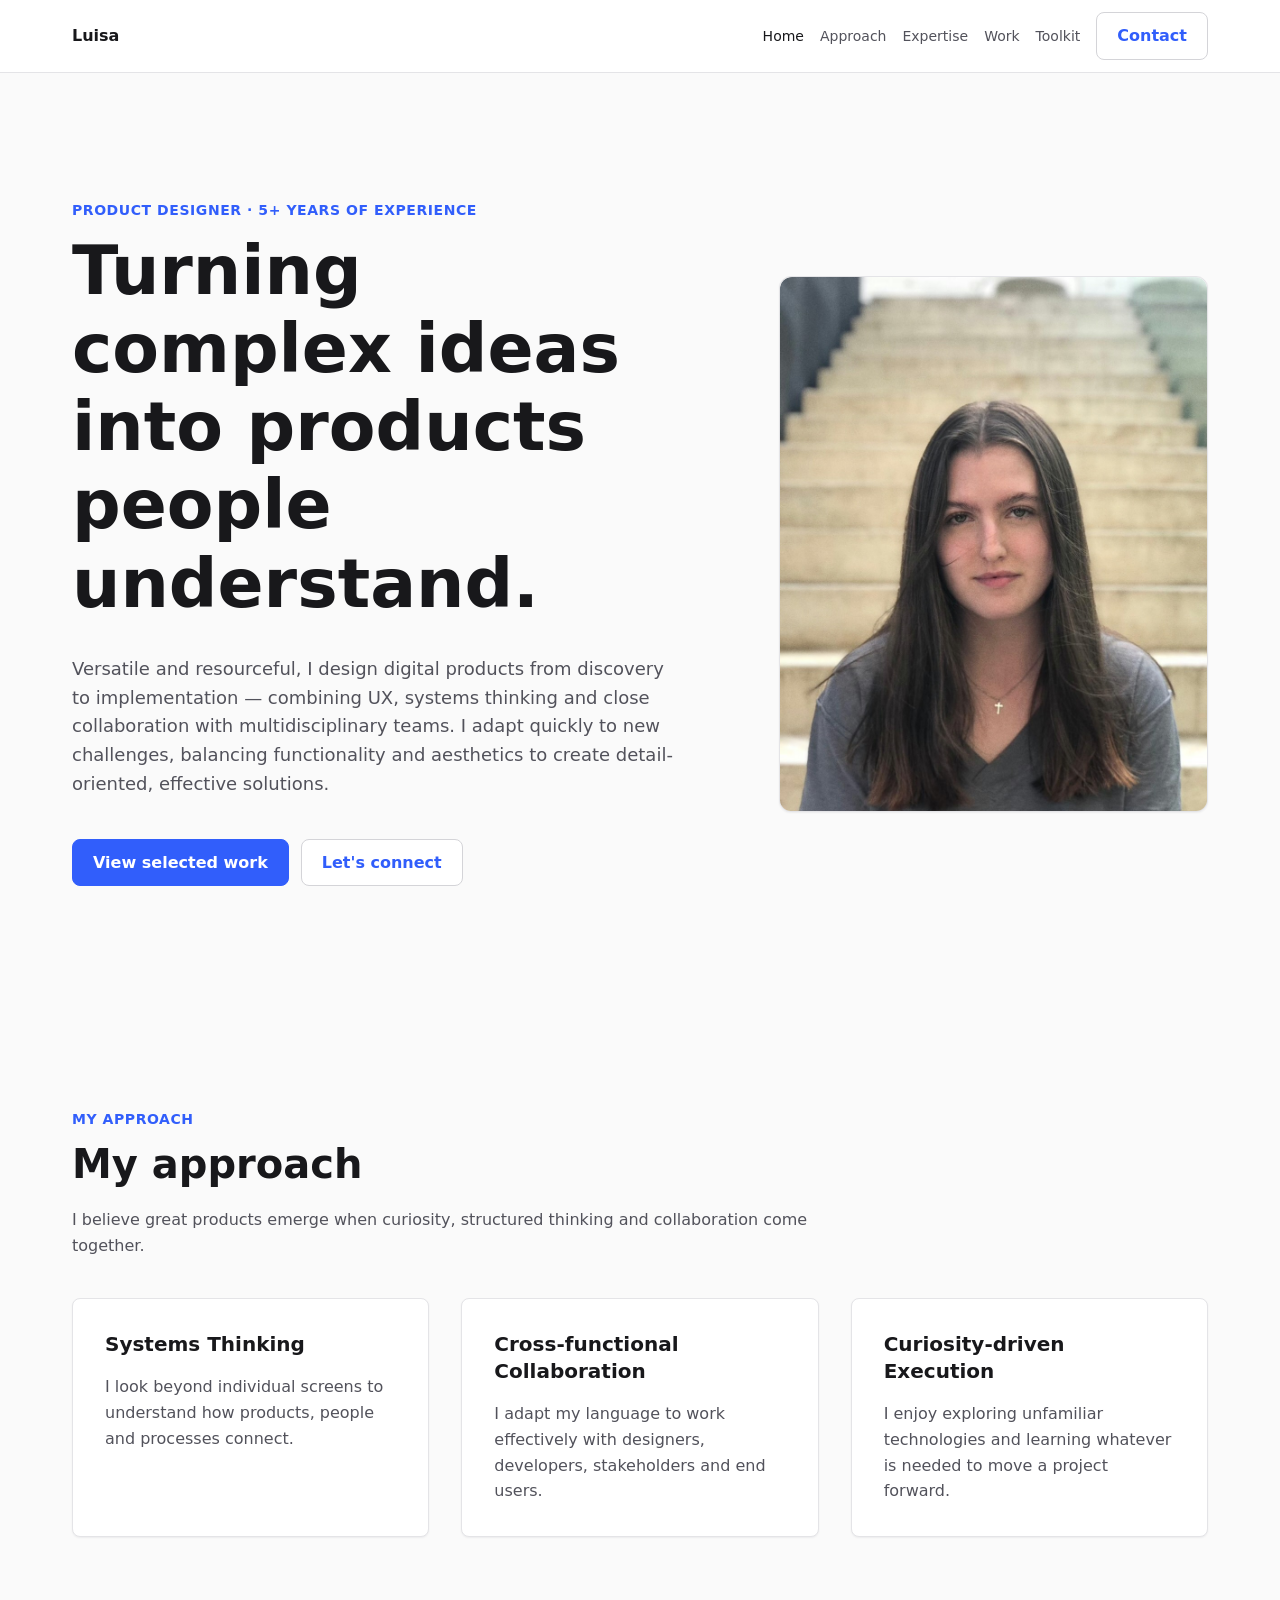
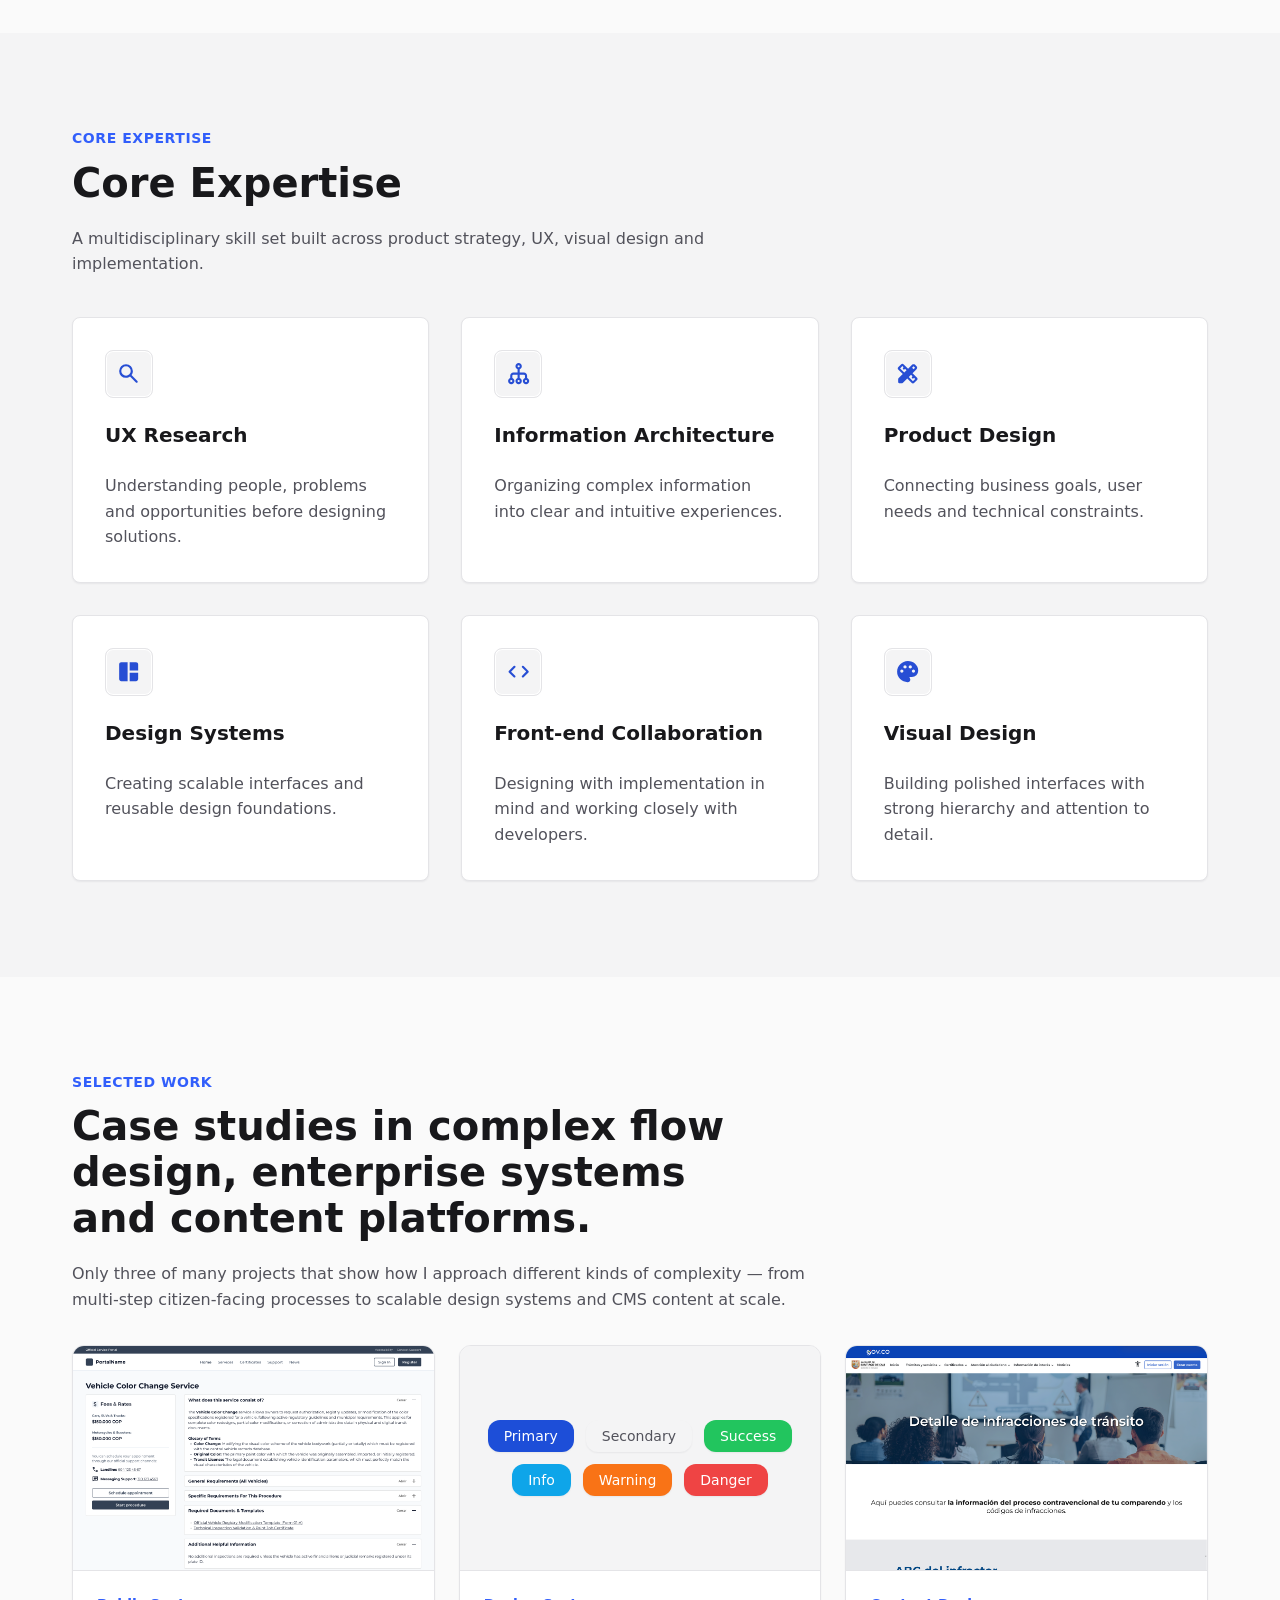
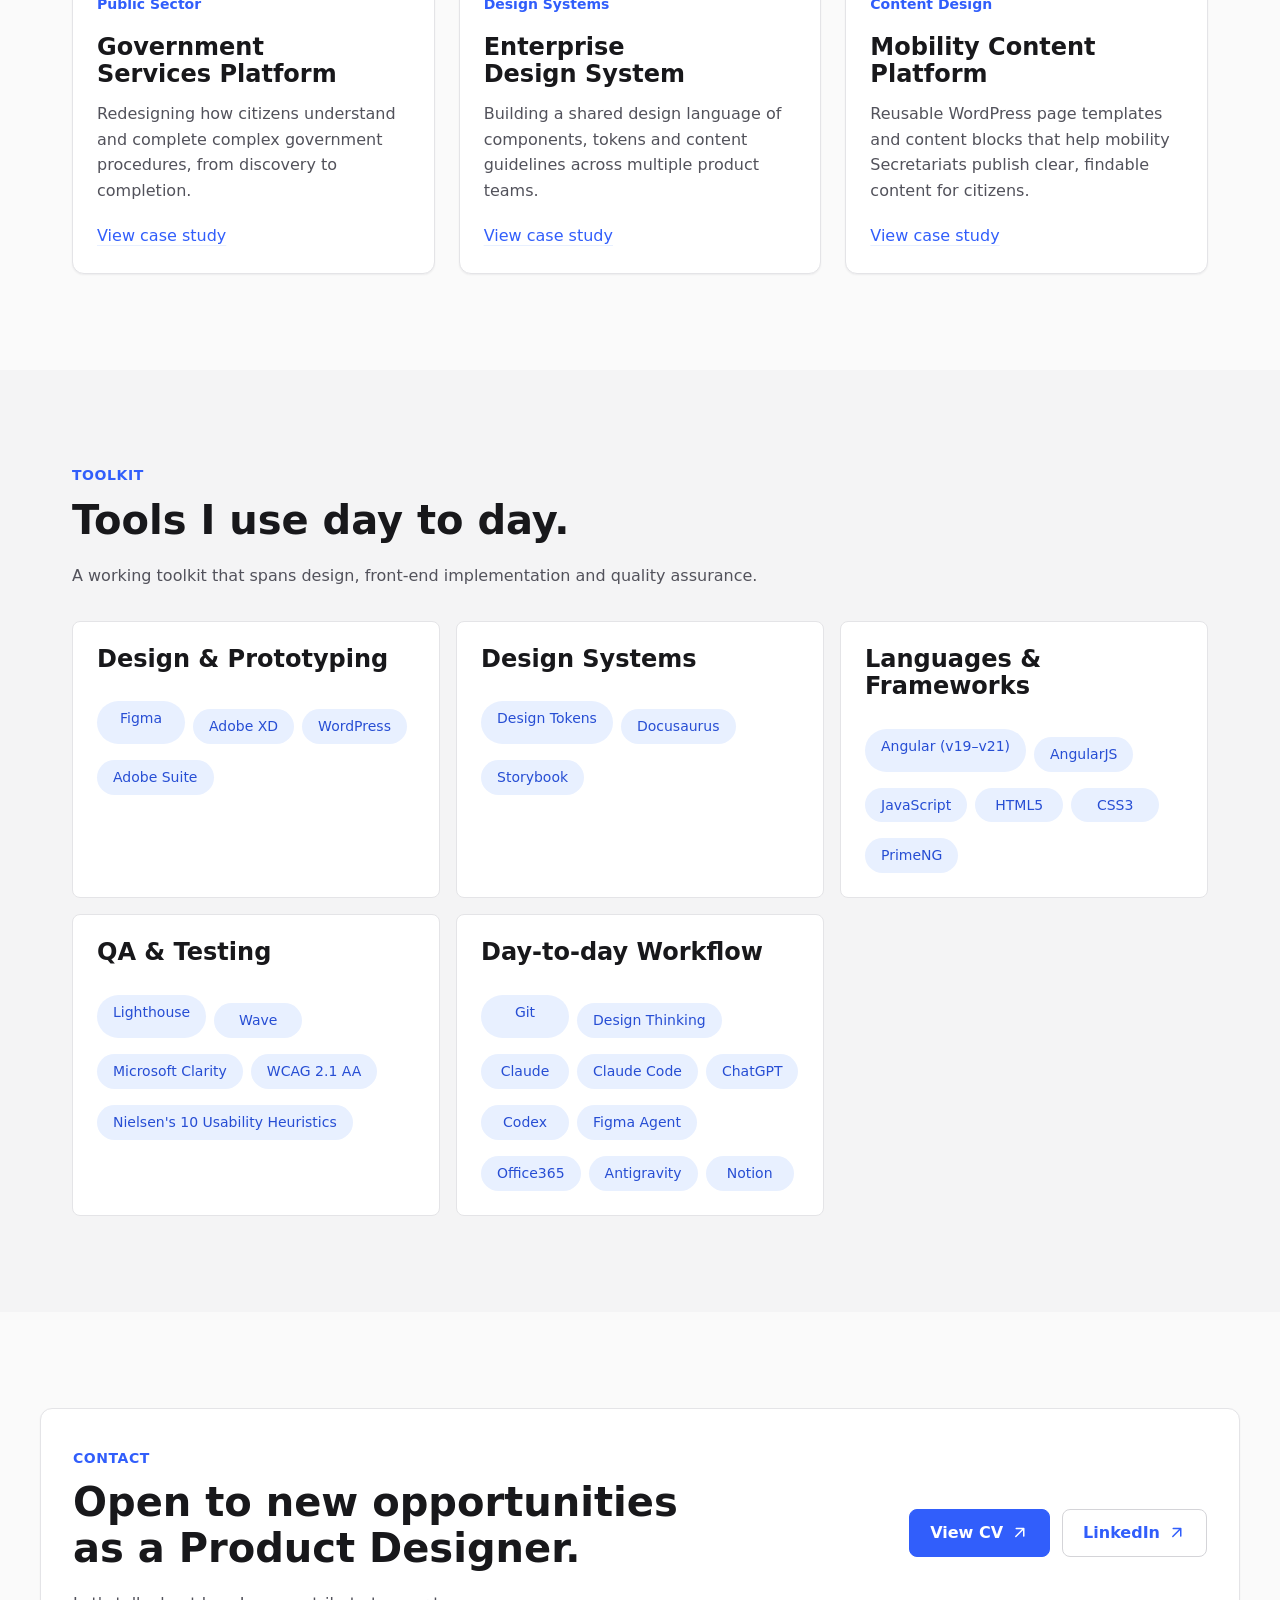
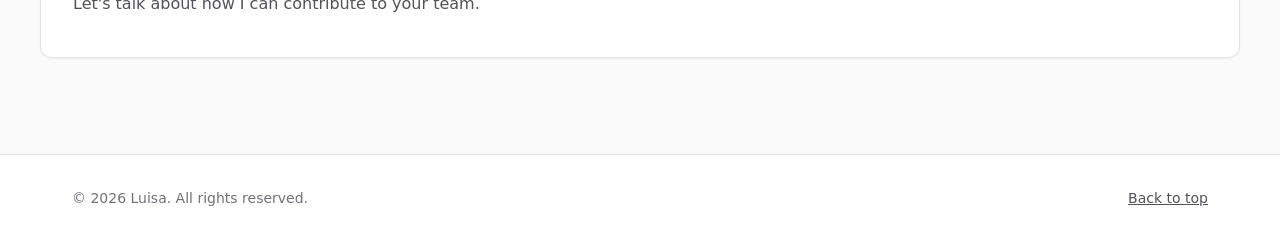
==== index.html @ 54687a69 "Fix critical mobile nav bug: add hamburger menu toggle (nav links were completely hidden and inacces" ====
<!DOCTYPE html>
<html lang="en">
<head>
  <meta charset="utf-8">
  <meta name="viewport" content="width=device-width, initial-scale=1">
  <meta name="description" content="Portfolio homepage for Luisa, Product Designer.">
  <title>Luisa | Product Designer</title>
  <link rel="stylesheet" href="assets/css/style.css">
  <script src="assets/js/script.js" defer></script>
</head>
<body>
  <a class="skip-link" href="#main-content">Skip to main content</a>

  <header class="site-header">
    <nav class="site-nav container" aria-label="Primary navigation">
      <a class="site-logo" href="index.html" aria-label="Luisa home">Luisa</a>

      <div class="site-nav__right">
        <button type="button" class="nav-toggle" aria-expanded="false" aria-controls="site-nav-links" aria-label="Toggle navigation menu">
          <span class="nav-toggle__bar"></span>
          <span class="nav-toggle__bar"></span>
          <span class="nav-toggle__bar"></span>
        </button>

        <ul class="site-nav__links" id="site-nav-links">
          <li><a href="#hero" aria-current="page">Home</a></li>
          <li><a href="#approach">Approach</a></li>
          <li><a href="#expertise">Expertise</a></li>
          <li><a href="#work">Work</a></li>
          <li><a href="#tools">Toolkit</a></li>
        </ul>

        <a class="btn btn-secondary site-nav__action" href="#contact">Contact</a>
      </div>
    </nav>
  </header>

  <main id="main-content">
    <section class="hero section" id="hero" aria-labelledby="hero-heading">
      <div class="hero__inner container">
        <div class="hero__content">
          <p class="eyebrow">PRODUCT DESIGNER · 5+ YEARS OF EXPERIENCE</p>
          <h1 id="hero-heading">Turning complex ideas into products people understand.</h1>
          <p>
            Versatile and resourceful, I design digital products from discovery to
            implementation — combining UX, systems thinking and close collaboration with
            multidisciplinary teams. I adapt quickly to new challenges, balancing
            functionality and aesthetics to create detail-oriented, effective solutions.
          </p>
          <div class="hero__actions" aria-label="Hero actions">
            <a class="btn btn-primary" href="#work">View selected work</a>
            <a class="btn btn-secondary" href="#contact">Let&apos;s connect</a>
          </div>
        </div>

        <div class="portrait-placeholder">
          <img src="assets/images/luisa-portrait.jpg" alt="Portrait of Luisa, Product Designer">
        </div>
      </div>
    </section>

    <section class="section" id="approach" aria-labelledby="approach-heading">
      <div class="container">
        <div class="section__header">
          <p class="eyebrow">My approach</p>
          <h2 id="approach-heading">My approach</h2>
          <p>
            I believe great products emerge when curiosity, structured thinking and
            collaboration come together.
          </p>
        </div>

        <div class="card-grid card-grid--three" aria-label="Design approach">
          <article class="card" tabindex="0">
            <h3>Systems Thinking</h3>
            <p>I look beyond individual screens to understand how products, people and processes connect.</p>
          </article>
          <article class="card" tabindex="0">
            <h3>Cross-functional Collaboration</h3>
            <p>I adapt my language to work effectively with designers, developers, stakeholders and end users.</p>
          </article>
          <article class="card" tabindex="0">
            <h3>Curiosity-driven Execution</h3>
            <p>I enjoy exploring unfamiliar technologies and learning whatever is needed to move a project forward.</p>
          </article>
        </div>
      </div>
    </section>

    <section class="section section--muted" id="expertise" aria-labelledby="expertise-heading">
      <div class="container">
        <div class="section__header">
          <p class="eyebrow">Core Expertise</p>
          <h2 id="expertise-heading">Core Expertise</h2>
          <p>
            A multidisciplinary skill set built across product strategy, UX, visual
            design and implementation.
          </p>
        </div>

        <div class="card-grid card-grid--six" aria-label="Core expertise">
          <article class="card expertise-card" tabindex="0">
            <div class="icon-placeholder" aria-hidden="true">
              <svg viewBox="0 -960 960 960"><path d="M380-320q-109 0-184.5-75.5T120-580q0-109 75.5-184.5T380-840q109 0 184.5 75.5T640-580q0 44-14 83t-38 69l224 224q11 11 11 28t-11 28q-11 11-28 11t-28-11L532-372q-30 24-69 38t-83 14Zm0-80q75 0 127.5-52.5T560-580q0-75-52.5-127.5T380-760q-75 0-127.5 52.5T200-580q0 75 52.5 127.5T380-400Z"/></svg>
            </div>
            <h3>UX Research</h3>
            <p>Understanding people, problems and opportunities before designing solutions.</p>
          </article>
          <article class="card expertise-card" tabindex="0">
            <div class="icon-placeholder" aria-hidden="true">
              <svg viewBox="0 -960 960 960"><path d="M200-80q-50 0-85-35t-35-85q0-39 22.5-70t57.5-43v-87q0-50 35-85t85-35h160v-127q-35-12-57.5-43T360-760q0-50 35-85t85-35q50 0 85 35t35 85q0 39-22.5 70T520-647v127h160q50 0 85 35t35 85v87q35 12 57.5 43t22.5 70q0 50-35 85t-85 35q-50 0-85-35t-35-85q0-39 22.5-70t57.5-43v-87q0-17-11.5-28.5T680-440H520v127q35 12 57.5 43t22.5 70q0 50-35 85t-85 35q-50 0-85-35t-35-85q0-39 22.5-70t57.5-43v-127H280q-17 0-28.5 11.5T240-400v87q35 12 57.5 43t22.5 70q0 50-35 85t-85 35Zm0-80q17 0 28.5-11.5T240-200q0-17-11.5-28.5T200-240q-17 0-28.5 11.5T160-200q0 17 11.5 28.5T200-160Zm280 0q17 0 28.5-11.5T520-200q0-17-11.5-28.5T480-240q-17 0-28.5 11.5T440-200q0 17 11.5 28.5T480-160Zm280 0q17 0 28.5-11.5T800-200q0-17-11.5-28.5T760-240q-17 0-28.5 11.5T720-200q0 17 11.5 28.5T760-160ZM480-720q17 0 28.5-11.5T520-760q0-17-11.5-28.5T480-800q-17 0-28.5 11.5T440-760q0 17 11.5 28.5T480-720Z"/></svg>
            </div>
            <h3>Information Architecture</h3>
            <p>Organizing complex information into clear and intuitive experiences.</p>
          </article>
          <article class="card expertise-card" tabindex="0">
            <div class="icon-placeholder" aria-hidden="true">
              <svg viewBox="0 -960 960 960"><path d="m352-522 86-87-56-57-16 16q-11 11-27.5 11.5T310-650q-12-12-12-28.5t12-28.5l15-15-45-45-87 87 159 158Zm328 329 87-87-45-45-16 15q-12 12-28 12t-28-12q-12-12-12-28t12-28l15-16-57-56-86 86 158 159Zm-31-510 56 56 56-56-57-57-55 57ZM160-120q-17 0-28.5-11.5T120-160v-113q0-8 3-15.5t9-13.5l163-163-173-173q-17-17-17-42t17-42l116-116q17-17 42-16.5t42 17.5l174 173 151-152q12-12 27-18t31-6q16 0 31 6t27 18l53 54q12 12 18 27t6 31q0 16-6 30.5T816-647L665-495l173 173q17 17 17 42t-17 42L722-122q-17 17-42 17t-42-17L465-295 302-132q-6 6-13.5 9t-15.5 3H160Z"/></svg>
            </div>
            <h3>Product Design</h3>
            <p>Connecting business goals, user needs and technical constraints.</p>
          </article>
          <article class="card expertise-card" tabindex="0">
            <div class="icon-placeholder" aria-hidden="true">
              <svg viewBox="0 -960 960 960"><path d="M440-120H200q-33 0-56.5-23.5T120-200v-560q0-33 23.5-56.5T200-840h240v720Zm80-400v-320h240q33 0 56.5 23.5T840-760v240H520Zm0 400v-320h320v240q0 33-23.5 56.5T760-120H520Z"/></svg>
            </div>
            <h3>Design Systems</h3>
            <p>Creating scalable interfaces and reusable design foundations.</p>
          </article>
          <article class="card expertise-card" tabindex="0">
            <div class="icon-placeholder" aria-hidden="true">
              <svg viewBox="0 -960 960 960"><path d="m193-479 155 155q11 11 11 28t-11 28q-11 11-28 11t-28-11L108-452q-6-6-8.5-13T97-480q0-8 2.5-15t8.5-13l184-184q12-12 28.5-12t28.5 12q12 12 12 28.5T349-635L193-479Zm574-2L612-636q-11-11-11-28t11-28q11-11 28-11t28 11l184 184q6 6 8.5 13t2.5 15q0 8-2.5 15t-8.5 13L668-268q-12 12-28 11.5T612-269q-12-12-12-28.5t12-28.5l155-155Z"/></svg>
            </div>
            <h3>Front-end Collaboration</h3>
            <p>Designing with implementation in mind and working closely with developers.</p>
          </article>
          <article class="card expertise-card" tabindex="0">
            <div class="icon-placeholder" aria-hidden="true">
              <svg viewBox="0 -960 960 960"><path d="M480-80q-82 0-155-31.5t-127.5-86Q143-252 111.5-325T80-480q0-83 32.5-156t88-127Q256-817 330-848.5T488-880q80 0 151 27.5t124.5 76q53.5 48.5 85 115T880-518q0 115-70 176.5T640-280h-74q-9 0-12.5 5t-3.5 11q0 12 15 34.5t15 51.5q0 50-27.5 74T480-80ZM303-457q17-17 17-43t-17-43q-17-17-43-17t-43 17q-17 17-17 43t17 43q17 17 43 17t43-17Zm120-160q17-17 17-43t-17-43q-17-17-43-17t-43 17q-17 17-17 43t17 43q17 17 43 17t43-17Zm200 0q17-17 17-43t-17-43q-17-17-43-17t-43 17q-17 17-17 43t17 43q17 17 43 17t43-17Zm120 160q17-17 17-43t-17-43q-17-17-43-17t-43 17q-17 17-17 43t17 43q17 17 43 17t43-17Z"/></svg>
            </div>
            <h3>Visual Design</h3>
            <p>Building polished interfaces with strong hierarchy and attention to detail.</p>
          </article>
        </div>
      </div>
    </section>

    <section class="section" id="work" aria-labelledby="work-heading">
      <div class="container">
        <div class="section__header">
          <p class="eyebrow">Selected Work</p>
          <h2 id="work-heading">Case studies in complex flow design, enterprise systems and content platforms.</h2>
          <p>
            Only three of many projects that show how I approach different kinds of
            complexity — from multi-step citizen-facing processes to scalable design
            systems and CMS content at scale.
          </p>
        </div>

        <div class="project-grid" aria-label="Selected work">
          <article class="project-card">
            <div class="project-card__image">
              <img src="assets/images/hero-collage-service-overview.png" alt="Redesigned service overview screen for the Government Services Platform">
            </div>
            <div class="project-card__body">
              <p class="project-card__category">Public Sector</p>
              <h3>Government Services Platform</h3>
              <p>Redesigning how citizens understand and complete complex government procedures, from discovery to completion.</p>
              <a class="project-card__link" href="government-services-platform.html">View case study</a>
            </div>
          </article>

          <article class="project-card">
            <div class="project-card__image storybook-mock" role="img" aria-label="Live button variants rendered from the design system's severity tokens">
              <button type="button" class="storybook-mock__btn" style="background-color: #1D4ED8; color: #FFFFFF;" tabindex="-1">Primary</button>
              <button type="button" class="storybook-mock__btn" style="background-color: #F4F4F5; color: #52525B;" tabindex="-1">Secondary</button>
              <button type="button" class="storybook-mock__btn" style="background-color: #22C55E; color: #FFFFFF;" tabindex="-1">Success</button>
              <button type="button" class="storybook-mock__btn" style="background-color: #0EA5E9; color: #FFFFFF;" tabindex="-1">Info</button>
              <button type="button" class="storybook-mock__btn" style="background-color: #F97316; color: #FFFFFF;" tabindex="-1">Warning</button>
              <button type="button" class="storybook-mock__btn" style="background-color: #EF4444; color: #FFFFFF;" tabindex="-1">Danger</button>
            </div>
            <div class="project-card__body">
              <p class="project-card__category">Design Systems</p>
              <h3>Enterprise Design System</h3>
              <p>Building a shared design language of components, tokens and content guidelines across multiple product teams.</p>
              <a class="project-card__link" href="design-system.html">View case study</a>
            </div>
          </article>

          <article class="project-card">
            <div class="project-card__image">
              <img src="assets/images/mobility-infracciones.png" alt="Infracciones page from the Mobility Content Platform, showing a searchable table of traffic violation codes">
            </div>
            <div class="project-card__body">
              <p class="project-card__category">Content Design</p>
              <h3>Mobility Content Platform</h3>
              <p>Reusable WordPress page templates and content blocks that help mobility Secretariats publish clear, findable content for citizens.</p>
              <a class="project-card__link" href="content-pages.html">View case study</a>
            </div>
          </article>
        </div>
      </div>
    </section>

    <section class="section section--muted" id="tools" aria-labelledby="tools-heading">
      <div class="container">
        <div class="section__header">
          <p class="eyebrow">Toolkit</p>
          <h2 id="tools-heading">Tools I use day to day.</h2>
          <p>
            A working toolkit that spans design, front-end implementation and quality
            assurance.
          </p>
        </div>

        <div class="card-grid card-grid--three tool-groups" aria-label="Tools and technologies">
          <article class="card tool-group">
            <h3>Design &amp; Prototyping</h3>
            <ul class="tool-tags" aria-label="Design and prototyping tools">
              <li>Figma</li>
              <li>Adobe XD</li>
              <li>WordPress</li>
              <li>Adobe Suite</li>
            </ul>
          </article>
          <article class="card tool-group">
            <h3>Design Systems</h3>
            <ul class="tool-tags" aria-label="Design systems tools">
              <li>Design Tokens</li>
              <li>Docusaurus</li>
              <li>Storybook</li>
            </ul>
          </article>
          <article class="card tool-group">
            <h3>Languages &amp; Frameworks</h3>
            <ul class="tool-tags" aria-label="Languages and frameworks">
              <li>Angular (v19&ndash;v21)</li>
              <li>AngularJS</li>
              <li>JavaScript</li>
              <li>HTML5</li>
              <li>CSS3</li>
              <li>PrimeNG</li>
            </ul>
          </article>
          <article class="card tool-group">
            <h3>QA &amp; Testing</h3>
            <ul class="tool-tags" aria-label="QA and testing tools">
              <li>Lighthouse</li>
              <li>Wave</li>
              <li>Microsoft Clarity</li>
              <li>WCAG 2.1 AA</li>
              <li>Nielsen's 10 Usability Heuristics</li>
            </ul>
          </article>
          <article class="card tool-group">
            <h3>Day-to-day Workflow</h3>
            <ul class="tool-tags" aria-label="Day to day workflow tools">
              <li>Git</li>
              <li>Design Thinking</li>
              <li>Claude</li>
              <li>Claude Code</li>
              <li>ChatGPT</li>
              <li>Codex</li>
              <li>Figma Agent</li>
              <li>Office365</li>
              <li>Antigravity</li>
              <li>Notion</li>
            </ul>
          </article>
        </div>
      </div>
    </section>

    <section class="section contact-cta" id="contact" aria-labelledby="contact-heading">
      <div class="contact-cta__inner container">
        <div class="contact-cta__content">
          <p class="eyebrow">Contact</p>
          <h2 id="contact-heading">Open to new opportunities as a Product Designer.</h2>
          <p>
            Let's talk about how I can contribute to your team.
          </p>
        </div>

        <address class="contact-links" aria-label="Contact links">
          <a class="btn btn-primary" href="assets/luisa-cv.pdf" target="_blank" rel="noopener noreferrer">
            View CV
            <svg class="btn__icon" aria-hidden="true" viewBox="0 -960 960 960" width="18" height="18"><path fill="currentColor" d="M640-624 284-268q-11 11-28 11t-28-11q-11-11-11-28t11-28l356-356H280q-17 0-28.5-11.5T240-720q0-17 11.5-28.5T280-760h400q17 0 28.5 11.5T720-720v400q0 17-11.5 28.5T680-280q-17 0-28.5-11.5T640-320v-304Z"/></svg>
          </a>
          <a class="btn btn-secondary" href="https://www.linkedin.com/in/luisalondonoescobar" target="_blank" rel="noopener noreferrer">
            LinkedIn
            <svg class="btn__icon" aria-hidden="true" viewBox="0 -960 960 960" width="18" height="18"><path fill="currentColor" d="M640-624 284-268q-11 11-28 11t-28-11q-11-11-11-28t11-28l356-356H280q-17 0-28.5-11.5T240-720q0-17 11.5-28.5T280-760h400q17 0 28.5 11.5T720-720v400q0 17-11.5 28.5T680-280q-17 0-28.5-11.5T640-320v-304Z"/></svg>
          </a>
        </address>
      </div>
    </section>
  </main>

  <footer class="site-footer">
    <div class="container site-footer__inner">
      <p>&copy; 2026 Luisa. All rights reserved.</p>
      <a href="#hero">Back to top</a>
    </div>
  </footer>
</body>
</html>
---- assets/css/style.css ----
/* ==========================================================================
   Design Tokens
   ========================================================================== */

@import url("tokens.css");

/* ==========================================================================
   Base
   ========================================================================== */

*,
*::before,
*::after {
  box-sizing: border-box;
}

html {
  min-width: var(--layout-page-min);
  font-family: var(--font-family-base);
  font-size: var(--font-size-base);
  line-height: var(--line-height-base);
  color: var(--color-ink);
  background: var(--color-surface);
  scroll-behavior: var(--motion-scroll-behavior);
}

body {
  margin: var(--space-0);
  font-family: inherit;
  font-size: var(--font-size-base);
  font-weight: var(--font-weight-regular);
  line-height: inherit;
  letter-spacing: var(--letter-spacing-normal);
  color: inherit;
  background: inherit;
}

main {
  width: var(--layout-full);
}

.skip-link {
  position: fixed;
  inset-block-start: var(--space-2);
  inset-inline-start: var(--space-2);
  z-index: var(--z-index-toast);
  padding-block: var(--space-2);
  padding-inline: var(--space-3);
  color: var(--color-white);
  background-color: var(--color-accent);
  border-radius: var(--radius-md);
  font-size: var(--font-size-sm);
  font-weight: var(--font-weight-semibold);
  line-height: var(--line-height-snug);
  text-decoration-line: none;
  transform: translateY(calc(-1 * var(--layout-header-height)));
  transition-duration: var(--motion-duration-fast);
  transition-property: transform;
  transition-timing-function: var(--motion-easing-standard);
}

.skip-link:focus-visible {
  transform: translateY(var(--space-0));
}

/* ==========================================================================
   Typography
   ========================================================================== */

main :where(h1, h2, h3, h4) {
  margin-block: var(--space-0) var(--space-4);
  font-family: var(--font-family-heading);
  font-weight: var(--font-weight-semibold);
  line-height: var(--line-height-tight);
  letter-spacing: var(--letter-spacing-normal);
  color: var(--color-ink-strong);
  text-wrap: balance;
}

main h1 {
  font-size: var(--font-size-3xl);
  margin-block-end: var(--space-6);
}

main h2 {
  font-size: var(--font-size-2xl);
  margin-block-end: var(--space-5);
}

main h3 {
  font-size: var(--font-size-xl);
}

main h4 {
  font-size: var(--font-size-lg);
}

main p {
  max-width: var(--layout-content-narrow);
  margin-block: var(--space-0) var(--space-5);
  font-size: var(--font-size-base);
  line-height: var(--line-height-base);
  color: var(--color-ink-muted);
}

main small {
  font-size: var(--font-size-sm);
  line-height: var(--line-height-snug);
  color: var(--color-ink-soft);
}

main strong {
  font-weight: var(--font-weight-semibold);
  color: var(--color-ink-strong);
}

main a {
  color: var(--color-accent);
  font-weight: var(--font-weight-medium);
  text-decoration-line: underline;
  text-decoration-color: var(--color-accent-soft);
  text-decoration-thickness: var(--text-decoration-thickness);
  text-underline-offset: var(--space-1);
  transition-duration: var(--motion-duration-fast);
  transition-property: color, text-decoration-color;
  transition-timing-function: var(--motion-easing-standard);
}

main a:hover {
  color: var(--color-accent-strong);
  text-decoration-color: var(--color-accent-strong);
}

main a:active {
  color: var(--color-accent-strong);
}

.eyebrow {
  margin-block-end: var(--space-3);
  font-size: var(--font-size-sm);
  font-weight: var(--font-weight-semibold);
  line-height: var(--line-height-snug);
  letter-spacing: var(--letter-spacing-wide);
  color: var(--color-accent);
  text-transform: uppercase;
}

/* ==========================================================================
   Layout
   ========================================================================== */

.container {
  width: min(var(--layout-full), var(--layout-content-max));
  margin-inline: auto;
  padding-inline: var(--layout-gutter);
}

.container-narrow {
  width: min(var(--layout-full), var(--layout-content-narrow));
  margin-inline: auto;
  padding-inline: var(--layout-gutter);
}

.section {
  padding-block: var(--layout-section-gap);
}

.section--muted {
  background-color: var(--color-surface-muted);
}

.section__inner {
  display: grid;
  gap: var(--space-8);
}

.section__header {
  max-width: var(--layout-content-narrow);
}

.section__content {
  max-width: var(--layout-content-narrow);
}

.text-flow > *:last-child {
  margin-block-end: var(--space-0);
}

/* ==========================================================================
   Header
   ========================================================================== */

.site-header {
  position: sticky;
  inset-block-start: var(--space-0);
  z-index: var(--z-index-sticky);
  min-height: var(--layout-header-height);
  background-color: var(--color-surface-raised);
  border-block-end: var(--border-width-sm) solid var(--color-border);
}

.site-nav {
  position: relative;
  display: flex;
  align-items: center;
  justify-content: space-between;
  gap: var(--space-4);
  min-height: var(--layout-header-height);
}

.site-nav__right {
  display: flex;
  align-items: center;
  gap: var(--space-4);
}

.nav-toggle {
  display: inline-flex;
  flex: none;
  flex-direction: column;
  align-items: center;
  justify-content: center;
  gap: 0.25rem;
  width: 2.5rem;
  height: 2.5rem;
  padding: var(--space-0);
  background-color: transparent;
  border: var(--border-width-sm) solid var(--color-border-strong);
  border-radius: var(--radius-md);
  cursor: pointer;
}

.nav-toggle__bar {
  display: block;
  width: 1.125rem;
  height: 2px;
  background-color: var(--color-ink-strong);
  border-radius: var(--radius-pill);
  transition: transform var(--motion-duration-fast) var(--motion-easing-standard),
              opacity var(--motion-duration-fast) var(--motion-easing-standard);
}

.nav-toggle[aria-expanded="true"] .nav-toggle__bar:nth-child(1) {
  transform: translateY(6px) rotate(45deg);
}

.nav-toggle[aria-expanded="true"] .nav-toggle__bar:nth-child(2) {
  opacity: 0;
}

.nav-toggle[aria-expanded="true"] .nav-toggle__bar:nth-child(3) {
  transform: translateY(-6px) rotate(-45deg);
}

.site-logo {
  flex: none;
  color: var(--color-ink-strong);
  font-weight: var(--font-weight-bold);
  line-height: var(--line-height-snug);
  text-decoration-line: none;
}

.site-logo:hover {
  color: var(--color-accent);
}

.site-nav__links {
  display: none;
  align-items: center;
  gap: var(--space-4);
  margin: var(--space-0);
  padding: var(--space-0);
  list-style: none;
  overflow-x: auto;
}

@media (max-width: 47.99em) {
  .site-nav__links.is-open {
    display: flex;
    position: absolute;
    inset-inline: var(--space-0);
    inset-block-start: 100%;
    flex-direction: column;
    align-items: stretch;
    gap: var(--space-1);
    padding: var(--space-4);
    background-color: var(--color-surface-raised);
    border-block-end: var(--border-width-sm) solid var(--color-border);
    box-shadow: var(--shadow-md);
    overflow: visible;
  }

  .site-nav__links.is-open a {
    width: var(--layout-full);
    padding-inline: var(--space-2);
  }
}

.site-nav ul {
  margin: var(--space-0);
  padding: var(--space-0);
  list-style: none;
}

.site-nav__links a {
  display: inline-flex;
  align-items: center;
  min-height: var(--layout-button-min-height);
  color: var(--color-ink-muted);
  font-size: var(--font-size-sm);
  font-weight: var(--font-weight-medium);
  line-height: var(--line-height-snug);
  text-decoration-line: none;
  transition-duration: var(--motion-duration-fast);
  transition-property: color;
  transition-timing-function: var(--motion-easing-standard);
}

.site-nav__links a:hover,
.site-nav__links a[aria-current="page"] {
  color: var(--color-ink-strong);
}

.site-nav__action {
  flex: none;
}

/* ==========================================================================
   Hero
   ========================================================================== */

.hero {
  padding-block: var(--space-24);
}

.hero__inner {
  display: grid;
  align-items: center;
  gap: var(--space-16);
}

.hero__content {
  max-width: 52rem;
}

.hero h1 {
  max-width: 12ch;
  margin-block-end: var(--space-8);
  font-size: var(--font-size-4xl);
}

.hero p:not(.eyebrow) {
  max-width: 38rem;
  font-size: var(--font-size-md);
  line-height: var(--line-height-base);
}

.hero__actions {
  display: flex;
  flex-wrap: wrap;
  gap: var(--space-3);
  margin-block-start: var(--space-10);
}

.portrait-placeholder,
.project-card__image {
  display: grid;
  place-items: center;
  color: var(--color-ink-soft);
  background-color: var(--color-surface-muted);
  border: var(--border-width-sm) solid var(--color-border);
  border-radius: var(--radius-lg);
  box-shadow: var(--shadow-sm);
}

.portrait-placeholder {
  min-height: 24rem;
  aspect-ratio: 4 / 5;
  width: min(100%, 28rem);
  overflow: hidden;
  padding: 0;
}

.portrait-placeholder img {
  width: 100%;
  height: 100%;
  object-fit: cover;
  object-position: top center;
  border-radius: inherit;
}

.portrait-placeholder span,
.project-card__image span {
  font-size: var(--font-size-sm);
  font-weight: var(--font-weight-medium);
  line-height: var(--line-height-snug);
}

/* ==========================================================================
   Media
   ========================================================================== */

img,
picture,
svg {
  display: block;
  max-width: var(--layout-full);
}

img {
  width: var(--layout-full);
  height: auto;
  border-radius: var(--radius-md);
}

/* ==========================================================================
   Lists
   ========================================================================== */

main :where(ul, ol) {
  margin-block: var(--space-0) var(--space-6);
  padding-inline-start: var(--space-6);
}

main :where(li) {
  padding-inline-start: var(--space-1);
}

main :where(li + li) {
  margin-block-start: var(--space-2);
}

/* ==========================================================================
   Cards
   ========================================================================== */

.card-grid {
  display: grid;
  gap: var(--space-4);
  margin-block-start: var(--space-8);
}

.card {
  min-height: 100%;
  padding: var(--space-6);
  background-color: var(--color-surface-raised);
  border: var(--border-width-sm) solid var(--color-border);
  border-radius: var(--radius-md);
}

.card h3 {
  margin-block-end: var(--space-3);
}

.card p {
  margin-block-end: var(--space-0);
}

.tool-group {
  display: flex;
  flex-direction: column;
  align-items: flex-start;
  gap: var(--space-4);
  min-height: 20rem;
  min-height: 0;
}

.tool-tags {
  display: flex;
  flex-wrap: wrap;
  gap: var(--space-2);
  margin-block: var(--space-0);
  padding-inline-start: var(--space-0);
  list-style: none;
}

.tool-tags li {
  padding: var(--space-2) var(--space-4);
  color: var(--color-accent-strong);
  min-width: 5.5rem;
  text-align: center;
  flex: 0 0 auto;
  background-color: var(--color-accent-soft);
  border: var(--border-width-none);
  border-radius: var(--radius-pill);
  outline: var(--border-width-none);
  box-shadow: var(--shadow-none);
  font-size: var(--font-size-sm);
  font-weight: var(--font-weight-medium);
  line-height: var(--line-height-snug);
}

.tool-tags li:focus,
.tool-tags li:focus-visible {
  outline: var(--border-width-none);
  box-shadow: var(--shadow-none);
}

.expertise-card {
  display: flex;
  flex-direction: column;
  align-items: flex-start;
}

.icon-placeholder {
  width: var(--space-10);
  height: var(--space-10);
  margin-block-end: var(--space-5);
  background-color: var(--color-accent-soft);
  border: var(--border-width-sm) solid var(--color-border-strong);
  border-radius: var(--radius-md);
  display: flex;
  align-items: center;
  justify-content: center;
}

.icon-placeholder svg {
  width: 55%;
  height: 55%;
  fill: var(--color-accent-strong);
  stroke: var(--color-accent-strong);
}

#approach .card-grid,
#expertise .card-grid {
  gap: var(--space-6);
  margin-block-start: var(--space-10);
}

#approach .card,
#expertise .card {
  display: flex;
  flex-direction: column;
  padding: var(--space-8);
  border-color: var(--color-border);
  box-shadow: var(--shadow-sm);
  transition-duration: var(--motion-duration-base);
  transition-property: border-color, box-shadow;
  transition-timing-function: var(--motion-easing-standard);
}

#approach .card:hover,
#approach .card:focus-within,
#approach .card:focus-visible,
#expertise .card:hover,
#expertise .card:focus-within,
#expertise .card:focus-visible {
  border-color: var(--color-border-strong);
  box-shadow: var(--shadow-md);
}

#approach .card h3,
#expertise .card h3 {
  margin-block-end: var(--space-4);
  font-size: var(--font-size-lg);
  line-height: var(--line-height-snug);
}

#approach .card p,
#expertise .card p {
  max-width: none;
  color: var(--color-ink-muted);
}

#expertise .expertise-card {
  gap: var(--space-2);
}

#expertise .icon-placeholder {
  width: var(--space-12);
  height: var(--space-12);
  margin-block-end: var(--space-4);
  background-color: var(--color-surface-muted);
  border-color: var(--color-border);
  box-shadow: inset 0 0 0 var(--border-width-sm) var(--color-surface-raised);
}

/* ==========================================================================
   Project Cards
   ========================================================================== */

.project-grid {
  display: grid;
  gap: var(--space-6);
  margin-block-start: var(--space-8);
}

.project-card {
  display: flex;
  flex-direction: column;
  overflow: hidden;
  background-color: var(--color-surface-raised);
  border: var(--border-width-sm) solid var(--color-border);
  border-radius: var(--radius-lg);
  box-shadow: var(--shadow-sm);
}

.project-card__image {
  min-height: 14rem;
  aspect-ratio: 16 / 10;
  overflow: hidden;
  border: var(--border-width-none);
  border-block-end: var(--border-width-sm) solid var(--color-border);
  border-radius: var(--radius-none);
  box-shadow: var(--shadow-none);
}

.project-card__image img {
  width: 100%;
  height: 100%;
  object-fit: cover;
  object-position: top center;
}

.project-card__image--gradient-a {
  background: linear-gradient(135deg, var(--color-accent-soft), var(--color-accent));
}

.project-card__image--gradient-b {
  background: linear-gradient(135deg, var(--color-accent), var(--color-accent-strong));
}

.project-card__mark {
  font-size: var(--font-size-4xl);
  font-weight: var(--font-weight-bold);
  color: var(--color-surface-raised);
  opacity: 0.85;
  letter-spacing: 0.05em;
}

.project-card__body {
  display: flex;
  flex: auto;
  flex-direction: column;
  padding: var(--space-6);
}

.project-card__category {
  margin-block-end: var(--space-3);
  font-size: var(--font-size-sm);
  font-weight: var(--font-weight-semibold);
  line-height: var(--line-height-snug);
  color: var(--color-accent);
}

.project-card h3 {
  margin-block-end: var(--space-3);
}

.project-card p {
  margin-block-end: var(--space-5);
}

.project-card a {
  margin-block-start: auto;
}

.project-card__link {
  align-self: flex-start;
}

/* ==========================================================================
   Case Study Template
   ========================================================================== */

.case-study {
  background-color: var(--color-surface);
}

.case-hero {
  padding-block: var(--space-16) var(--space-8);
}

.case-hero__inner {
  display: grid;
  gap: var(--space-12);
}

.case-hero__content {
  max-width: none;
}

.case-hero h1 {
  max-width: 24ch;
  margin-block-end: var(--space-8);
  font-size: var(--font-size-4xl);
}

.case-hero p:not(.eyebrow) {
  max-width: 42rem;
  font-size: var(--font-size-md);
  line-height: var(--line-height-base);
}

.metadata-panel,
.highlight-callout,
.quote-block,
.insight-card,
.metric-card,
.next-project__inner {
  background-color: var(--color-surface-raised);
  border: var(--border-width-sm) solid var(--color-border);
  border-radius: var(--radius-md);
  box-shadow: var(--shadow-sm);
}

.metadata-panel {
  align-self: start;
  padding: var(--space-6);
}

.metadata-panel h2 {
  margin-block-end: var(--space-6);
  font-size: var(--font-size-lg);
}

.metadata-list {
  display: grid;
  gap: var(--space-5);
  margin: var(--space-0);
}

.metadata-list div {
  padding-block-end: var(--space-5);
  border-block-end: var(--border-width-sm) solid var(--color-border);
}

.metadata-list div:last-child {
  padding-block-end: var(--space-0);
  border-block-end: var(--border-width-none);
}

.metadata-list dt {
  margin-block-end: var(--space-1);
  color: var(--color-ink-soft);
  font-size: var(--font-size-sm);
  font-weight: var(--font-weight-semibold);
  line-height: var(--line-height-snug);
}

.metadata-list dd {
  margin: var(--space-0);
  color: var(--color-ink-strong);
  line-height: var(--line-height-snug);
}

.hero-media-panel {
  display: grid;
  gap: var(--space-3);
  align-self: start;
}

.hero-media-panel__image {
  width: 100%;
  aspect-ratio: 16 / 10;
  object-fit: cover;
  object-position: top center;
  display: block;
  background-color: var(--color-surface-muted);
  border: var(--border-width-sm) solid var(--color-border);
  border-radius: var(--radius-md);
  box-shadow: var(--shadow-sm);
}

.case-section__inner {
  display: grid;
  gap: var(--space-8);
}

.case-section__header {
  max-width: 36rem;
}

.case-section__body {
  max-width: var(--layout-content-narrow);
}

.case-section__body > *:last-child {
  margin-block-end: var(--space-0);
}

.highlight-callout {
  margin-block: var(--space-8) var(--space-0);
  padding: var(--space-6);
}

.highlight-callout p {
  margin-block-end: var(--space-0);
  color: var(--color-ink);
  font-weight: var(--font-weight-medium);
}

/* Section Insight — a soft, closing thought reached along the way,
   deliberately understated so it doesn't read as another content block. */
.section-insight {
  max-width: var(--layout-content-narrow);
  margin-block-start: var(--space-12);
  padding-block-start: var(--space-8);
  border-block-start: var(--border-width-sm) solid var(--color-border);
}

.section-insight__label {
  margin-block-end: var(--space-2);
  color: var(--color-ink-soft);
  font-size: var(--font-size-xs);
  font-weight: var(--font-weight-semibold);
  letter-spacing: var(--letter-spacing-wide);
  text-transform: uppercase;
}

.section-insight__quote {
  margin-block-end: var(--space-3);
  color: var(--color-ink);
  font-size: var(--font-size-lg);
  font-style: italic;
  font-weight: var(--font-weight-medium);
  line-height: var(--line-height-snug);
}

.section-insight__body {
  margin-block-end: var(--space-0);
  color: var(--color-ink-soft);
  font-size: var(--font-size-sm);
  line-height: var(--line-height-loose);
}

.quote-block {
  margin: var(--space-8) var(--space-0) var(--space-0);
  padding: var(--space-6);
}

.quote-block p {
  margin-block-end: var(--space-4);
  color: var(--color-ink-strong);
  font-size: var(--font-size-md);
}

.quote-block cite {
  color: var(--color-ink-soft);
  font-size: var(--font-size-sm);
  font-style: normal;
}

.insight-grid,
.metric-grid,
.image-gallery {
  display: grid;
  gap: var(--space-6);
  margin-block-start: var(--space-8);
}

.insight-card,
.metric-card {
  padding: var(--space-6);
}

.insight-card h3,
.metric-card h3 {
  margin-block-end: var(--space-3);
  font-size: var(--font-size-lg);
  line-height: var(--line-height-snug);
}

.insight-card p,
.metric-card p {
  margin-block-end: var(--space-0);
}

.metric-card__value {
  margin-block-end: var(--space-4);
  color: var(--color-accent);
  font-size: var(--font-size-2xl);
  font-weight: var(--font-weight-semibold);
  line-height: var(--line-height-tight);
}

.token-card__swatch {
  display: block;
  width: 100%;
  height: 3rem;
  margin-block-end: var(--space-4);
  background-color: var(--color-surface-muted);
  border: var(--border-width-sm) solid var(--color-border);
  border-radius: var(--radius-sm);
}

.token-card__name {
  display: inline-block;
  padding: var(--space-1) var(--space-2);
  color: var(--color-ink-strong);
  background-color: var(--color-surface-muted);
  border-radius: var(--radius-sm);
  font-family: var(--font-family-mono);
  font-size: var(--font-size-sm);
  font-weight: var(--font-weight-medium);
}

.token-card h3 {
  margin-block-end: var(--space-3);
}

.process-timeline {
  display: grid;
  gap: var(--space-6);
  margin-block: var(--space-10) var(--space-0);
  padding-inline-start: var(--space-0);
  list-style: none;
}

.process-timeline li {
  position: relative;
  padding: var(--space-6);
  padding-inline-start: var(--space-8);
  background-color: var(--color-surface-raised);
  border: var(--border-width-sm) solid var(--color-border);
  border-radius: var(--radius-md);
}

.process-timeline li::before {
  position: absolute;
  inset-block-start: var(--space-6);
  inset-inline-start: var(--space-5);
  width: var(--space-2);
  height: var(--space-2);
  content: "";
  background-color: var(--color-accent);
  border-radius: var(--radius-pill);
}

.process-timeline li + li {
  margin-block-start: var(--space-0);
}

.process-timeline h3 {
  margin-block-end: var(--space-3);
  font-size: var(--font-size-lg);
}

.process-timeline p {
  margin-block-end: var(--space-0);
}

.media-placeholder,
.process-diagram {
  margin-block: var(--space-0) var(--layout-section-gap);
}

.media-placeholder div,
.process-diagram div {
  display: grid;
  min-height: clamp(12rem, 45vw, 18rem);
  place-items: center;
  overflow: hidden;
  color: var(--color-ink-soft);
  background-color: var(--color-surface-muted);
  border: var(--border-width-sm) solid var(--color-border);
  border-radius: var(--radius-md);
}

.media-placeholder div img,
.process-diagram div img {
  width: 100%;
  height: 100%;
  object-fit: cover;
  object-position: top center;
  display: block;
}

.media-placeholder--wide div {
  min-height: 22rem;
}

.process-diagram div {
  min-height: 20rem;
}

.media-placeholder span,
.process-diagram span {
  font-size: var(--font-size-sm);
  font-weight: var(--font-weight-medium);
}

.media-placeholder figcaption,
.process-diagram figcaption {
  max-width: var(--layout-content-narrow);
  margin-block-start: var(--space-3);
  color: var(--color-ink-soft);
  font-size: var(--font-size-sm);
  line-height: var(--line-height-snug);
}

.screenshot-frame {
  padding: var(--space-3);
  background-color: var(--color-surface-raised);
  border: var(--border-width-sm) solid var(--color-border);
  border-radius: var(--radius-lg);
  box-shadow: var(--shadow-sm);
}

.screenshot-frame div {
  overflow: hidden;
  border-radius: var(--radius-md);
}

/* ==========================================================================
   Image Annotation Components
   ========================================================================== */

.annotated-media {
  margin-block: var(--space-0) var(--layout-section-gap);
}

.annotated-media__frame {
  position: relative;
  overflow: hidden;
  padding: var(--space-3);
  background-color: var(--color-surface-raised);
  border: var(--border-width-sm) solid var(--color-border);
  border-radius: var(--radius-lg);
  box-shadow: var(--shadow-sm);
}

.annotated-media__stage {
  position: relative;
  width: 100%;
  aspect-ratio: 16 / 10;
  min-height: clamp(12rem, 45vw, 18rem);
  display: grid;
  place-items: center;
  color: var(--color-ink-soft);
  background-color: var(--color-surface-muted);
  border-radius: var(--radius-md);
  border: var(--border-width-sm) solid var(--color-border);
  overflow: hidden;
}

.annotated-media__stage img {
  position: absolute;
  inset: 0;
  width: 100%;
  height: 100%;
  object-fit: cover;
  object-position: top left;
  display: block;
  border-radius: var(--radius-md);
}

.annotated-media--full .annotated-media__stage {
  aspect-ratio: 16 / 9;
  min-height: 24rem;
}

/* Hero Collage: three product screens combined into one featured image */
.hero-collage-stage {
  padding: 0;
  background-color: var(--color-surface-muted);
}

.hero-collage {
  position: absolute;
  inset: 0;
  display: grid;
  grid-template-columns: repeat(3, 1fr);
  gap: var(--space-2);
  padding: var(--space-2);
}

.hero-collage-stage .hero-collage__tile {
  position: static;
  inset: auto;
  width: 100%;
  height: 100%;
  aspect-ratio: 4 / 5;
  object-fit: cover;
  object-position: top center;
  border-radius: var(--radius-md);
  border: var(--border-width-sm) solid var(--color-border);
  box-shadow: var(--shadow-sm);
  display: block;
}

@media (max-width: 640px) {
  .hero-collage {
    grid-template-columns: 1fr;
    grid-template-rows: repeat(3, 1fr);
  }
}

/* Callout Marker Pin */
.annotation-marker {
  position: absolute;
  display: inline-flex;
  align-items: center;
  justify-content: center;
  width: 1.875rem;
  height: 1.875rem;
  color: var(--color-white);
  background-color: var(--color-accent);
  border: 2px solid var(--color-white);
  border-radius: var(--radius-pill);
  font-family: var(--font-family-base);
  font-size: var(--font-size-xs);
  font-weight: var(--font-weight-bold);
  line-height: 1;
  box-shadow: var(--shadow-md);
  z-index: var(--z-index-raised);
  transform: translate(-50%, -50%);
  transition: transform var(--motion-duration-fast) var(--motion-easing-standard),
              background-color var(--motion-duration-fast) var(--motion-easing-standard);
  cursor: pointer;
}

.annotation-marker:hover,
.annotation-marker:focus-visible {
  transform: translate(-50%, -50%) scale(1.15);
  background-color: var(--color-accent-strong);
}

/* Annotation Legend Grid */
.annotation-legend {
  display: grid;
  gap: var(--space-4);
  margin-block-start: var(--space-6);
}

.annotation-card {
  display: grid;
  grid-template-columns: auto 1fr;
  gap: var(--space-4);
  align-items: start;
  padding: var(--space-5);
  background-color: var(--color-surface-raised);
  border: var(--border-width-sm) solid var(--color-border);
  border-radius: var(--radius-md);
  box-shadow: var(--shadow-sm);
}

.annotation-card__number {
  display: inline-flex;
  align-items: center;
  justify-content: center;
  width: 1.75rem;
  height: 1.75rem;
  color: var(--color-white);
  background-color: var(--color-accent);
  border-radius: var(--radius-pill);
  font-size: var(--font-size-xs);
  font-weight: var(--font-weight-bold);
  flex-shrink: 0;
  margin-block-start: 0.125rem;
}

.annotation-card__body h4 {
  margin-block-end: var(--space-1);
  color: var(--color-ink-strong);
  font-size: var(--font-size-base);
  font-weight: var(--font-weight-semibold);
  line-height: var(--line-height-snug);
}

.annotation-card__body p {
  margin-block-end: var(--space-0);
  color: var(--color-ink-muted);
  font-size: var(--font-size-sm);
  line-height: var(--line-height-base);
}

/* Three Image Comparison Component */
.three-image-grid {
  display: grid;
  gap: var(--space-6);
  margin-block-start: var(--space-8);
}

.three-image-card {
  display: flex;
  flex-direction: column;
  background-color: var(--color-surface-raised);
  border: var(--border-width-sm) solid var(--color-border);
  border-radius: var(--radius-md);
  box-shadow: var(--shadow-sm);
  overflow: hidden;
}

.three-image-card__stage {
  position: relative;
  width: 100%;
  aspect-ratio: 16 / 10;
  min-height: 12rem;
  display: grid;
  place-items: center;
  background-color: var(--color-surface-muted);
  border-block-end: var(--border-width-sm) solid var(--color-border);
  color: var(--color-ink-soft);
  font-size: var(--font-size-sm);
  font-weight: var(--font-weight-medium);
  overflow: hidden;
}

.three-image-card__stage img {
  position: absolute;
  inset: 0;
  width: 100%;
  height: 100%;
  object-fit: cover;
  object-position: top left;
  display: block;
}

.three-image-card__content {
  padding: var(--space-5);
  display: flex;
  flex-direction: column;
  gap: var(--space-2);
}

.three-image-card__badge {
  display: inline-flex;
  align-items: center;
  gap: var(--space-2);
  color: var(--color-accent);
  font-size: var(--font-size-xs);
  font-weight: var(--font-weight-bold);
  text-transform: uppercase;
  letter-spacing: var(--letter-spacing-wide);
}

.three-image-card__title {
  margin-block-end: var(--space-1);
  color: var(--color-ink-strong);
  font-size: var(--font-size-base);
  font-weight: var(--font-weight-semibold);
}

.three-image-card__desc {
  margin-block-end: var(--space-0);
  color: var(--color-ink-muted);
  font-size: var(--font-size-sm);
  line-height: var(--line-height-base);
}

/* Process Diagram Flow Component */
.process-diagram-flow {
  display: grid;
  align-items: stretch;
  gap: var(--space-6);
  margin-block-start: var(--space-8);
}

.process-step-card {
  position: relative;
  display: grid;
  align-content: start;
  gap: var(--space-4);
  height: 100%;
  padding: var(--space-6);
  background-color: var(--color-surface-raised);
  border: var(--border-width-sm) solid var(--color-border);
  border-radius: var(--radius-md);
  box-shadow: var(--shadow-sm);
}

.process-step-card__header {
  display: flex;
  align-items: center;
  gap: var(--space-3);
}

.process-step-card__step {
  display: inline-flex;
  align-items: center;
  justify-content: center;
  width: 2rem;
  height: 2rem;
  color: var(--color-accent);
  background-color: var(--color-accent-soft);
  border-radius: var(--radius-pill);
  font-size: var(--font-size-sm);
  font-weight: var(--font-weight-bold);
}

.process-step-card__title {
  color: var(--color-ink-strong);
  font-size: var(--font-size-base);
  font-weight: var(--font-weight-semibold);
  margin: var(--space-0);
}

.process-step-card__diagram {
  aspect-ratio: 16 / 10;
  min-height: 10rem;
  display: grid;
  place-items: center;
  overflow: hidden;
  background-color: var(--color-surface-muted);
  border: var(--border-width-sm) solid var(--color-border);
  border-radius: var(--radius-md);
  color: var(--color-ink-soft);
  font-size: var(--font-size-sm);
  font-weight: var(--font-weight-medium);
}

.process-step-card__diagram img {
  width: 100%;
  height: 100%;
  min-height: 10rem;
  object-fit: cover;
  object-position: top center;
  display: block;
}

/* Pipeline step diagrams — live mockups instead of screenshots */
.figma-mock {
  position: relative;
  background-image: radial-gradient(var(--color-border) 1px, transparent 1px);
  background-size: 14px 14px;
}

.figma-mock__label {
  position: absolute;
  top: var(--space-3);
  left: var(--space-3);
  color: var(--color-accent);
  font-family: var(--font-family-mono);
  font-size: var(--font-size-xs);
  font-weight: var(--font-weight-medium);
}

.figma-mock__button {
  padding-block: 0.5rem;
  padding-inline: 1rem;
  color: var(--color-white);
  background-color: #1d4ed8;
  border: var(--border-width-none);
  border-radius: 0.75rem;
  box-shadow: var(--shadow-sm);
  font-family: var(--font-family-base);
  font-size: var(--font-size-base);
  font-weight: var(--font-weight-medium);
  cursor: default;
}

.docs-mock {
  place-items: start;
  padding: var(--space-5);
  color: var(--color-white);
  background-color: var(--color-ink-strong);
  text-align: left;
}

.docs-mock__title {
  margin-block-end: var(--space-2);
  color: var(--color-white);
  font-size: var(--font-size-base);
  font-weight: var(--font-weight-semibold);
}

.docs-mock__list {
  display: grid;
  gap: var(--space-1);
  margin: var(--space-0);
  padding-inline-start: var(--space-4);
  color: var(--color-border-strong);
  font-size: var(--font-size-xs);
  line-height: var(--line-height-tight);
}

.docs-mock__list strong {
  color: var(--color-white);
}

.storybook-mock {
  display: flex;
  flex-wrap: wrap;
  align-content: center;
  justify-content: center;
  gap: var(--space-3);
  padding: var(--space-6);
}

.storybook-mock__btn {
  padding-block: 0.5rem;
  padding-inline: 1rem;
  border: var(--border-width-none);
  border-radius: 0.75rem;
  box-shadow: var(--shadow-sm);
  font-family: var(--font-family-base);
  font-size: var(--font-size-sm);
  font-weight: var(--font-weight-medium);
  cursor: default;
}

.process-step-card__explanation {
  color: var(--color-ink-muted);
  font-size: var(--font-size-sm);
  line-height: var(--line-height-base);
  margin-block-end: var(--space-0);
}

/* Small Editorial Captions */
.editorial-caption {
  display: block;
  margin-block-start: var(--space-3);
  color: var(--color-ink-soft);
  font-size: var(--font-size-xs);
  line-height: var(--line-height-snug);
  letter-spacing: 0.01em;
}

.editorial-caption strong {
  color: var(--color-ink-strong);
}

.comparison-grid,
.decision-stack,
.journey-list {
  display: grid;
  gap: var(--space-8);
  margin-block-start: var(--space-10);
}

.before-after-stack {
  display: grid;
  gap: var(--space-12);
  margin-block-start: var(--space-10);
}

.before-after-pair__title {
  margin-block-end: var(--space-0);
  color: var(--color-ink-strong);
  font-size: var(--font-size-lg);
  font-weight: var(--font-weight-semibold);
}

.before-after-pair .comparison-grid {
  margin-block-start: var(--space-4);
}

.comparison-grid .media-placeholder,
.decision-block .media-placeholder {
  margin-block-end: var(--space-0);
}

.role-list {
  display: grid;
  gap: var(--space-3);
  margin-block: var(--space-8) var(--space-0);
  padding-inline-start: var(--space-0);
  list-style: none;
}

.role-list li {
  padding: var(--space-4);
  color: var(--color-ink);
  background-color: var(--color-surface-raised);
  border: var(--border-width-sm) solid var(--color-border);
  border-radius: var(--radius-md);
  font-weight: var(--font-weight-medium);
}

.role-list li + li {
  margin-block-start: var(--space-0);
}

.decision-block {
  display: grid;
  gap: var(--space-6);
  align-items: center;
  padding-block: var(--space-8);
  border-block-start: var(--border-width-sm) solid var(--color-border);
}

.decision-block:first-child {
  border-block-start: var(--border-width-none);
}

.decision-block__content {
  max-width: var(--layout-content-narrow);
}

.decision-block h3 {
  margin-block-end: var(--space-4);
  font-size: var(--font-size-2xl);
}

.decision-block p {
  margin-block-end: var(--space-0);
}

.journey-list {
  padding-inline-start: var(--space-0);
  list-style: none;
}

.journey-list li {
  position: relative;
  display: grid;
  gap: var(--space-4);
  padding: var(--space-6);
  background-color: var(--color-surface-raised);
  border: var(--border-width-sm) solid var(--color-border);
  border-radius: var(--radius-md);
  box-shadow: var(--shadow-sm);
}

.journey-list li + li {
  margin-block-start: var(--space-0);
}

.journey-thumbnail {
  min-height: 7rem;
  background-color: var(--color-surface-muted);
  border: var(--border-width-sm) solid var(--color-border);
  border-radius: var(--radius-md);
}

.journey-list h3 {
  margin-block-end: var(--space-0);
  font-size: var(--font-size-md);
  line-height: var(--line-height-snug);
}

.image-gallery {
  margin-block-start: var(--space-10);
}

.image-gallery .media-placeholder {
  margin-inline: var(--space-0);
  margin-block-end: var(--space-0);
}

.next-project__inner {
  display: grid;
  gap: var(--space-6);
  align-items: center;
  padding-block: var(--space-10);
}

.next-project p:last-child {
  margin-block-end: var(--space-0);
}

/* ==========================================================================
   Contact CTA
   ========================================================================== */

.contact-cta__inner {
  display: grid;
  gap: var(--space-6);
  align-items: center;
  padding-block: var(--space-10);
  background-color: var(--color-surface-raised);
  border: var(--border-width-sm) solid var(--color-border);
  border-radius: var(--radius-lg);
  box-shadow: var(--shadow-sm);
}

.contact-cta p:last-child {
  margin-block-end: var(--space-0);
}

.contact-links {
  display: flex;
  flex-direction: row;
  flex-wrap: wrap;
  gap: var(--space-3);
  font-style: normal;
}

.contact-links a {
  overflow-wrap: anywhere;
  white-space: nowrap;
}

/* ==========================================================================
   Footer
   ========================================================================== */

.site-footer {
  padding-block: var(--space-8);
  color: var(--color-ink-soft);
  background-color: var(--color-surface-raised);
  border-block-start: var(--border-width-sm) solid var(--color-border);
}

.site-footer__inner {
  display: flex;
  flex-direction: column;
  gap: var(--space-3);
}

.site-footer p {
  margin: var(--space-0);
  font-size: var(--font-size-sm);
}

.site-footer a {
  color: var(--color-ink-muted);
  font-size: var(--font-size-sm);
  font-weight: var(--font-weight-medium);
}

/* ==========================================================================
   Buttons
   ========================================================================== */

.btn {
  display: inline-flex;
  align-items: center;
  justify-content: center;
  min-height: var(--layout-button-min-height);
  padding-block: var(--space-3);
  padding-inline: var(--space-5);
  border-color: var(--color-transparent);
  border-style: solid;
  border-width: var(--border-width-sm);
  border-radius: var(--radius-md);
  font-family: var(--font-family-base);
  font-size: var(--font-size-base);
  font-weight: var(--font-weight-semibold);
  line-height: var(--line-height-snug);
  text-align: center;
  text-decoration-line: none;
  cursor: pointer;
  transition-duration: var(--motion-duration-fast);
  transition-property: background-color, border-color, box-shadow, color;
  transition-timing-function: var(--motion-easing-standard);
}

.btn-primary {
  color: var(--color-white);
  background-color: var(--color-accent);
  border-color: var(--color-accent);
}

.btn-primary:hover {
  color: var(--color-white);
  background-color: var(--color-accent-strong);
  border-color: var(--color-accent-strong);
}

.btn-primary:active {
  color: var(--color-white);
  background-color: var(--color-accent-strong);
  border-color: var(--color-accent-strong);
}

.btn-secondary {
  color: var(--color-accent);
  background-color: var(--color-surface-raised);
  border-color: var(--color-border-strong);
}

.btn-secondary:hover {
  color: var(--color-accent-strong);
  background-color: var(--color-accent-soft);
  border-color: var(--color-accent);
}

.btn-secondary:active {
  color: var(--color-accent-strong);
  background-color: var(--color-accent-soft);
  border-color: var(--color-accent-strong);
}

.btn:focus-visible {
  box-shadow: var(--shadow-md);
}

.btn:active {
  box-shadow: var(--shadow-sm);
}

.btn:disabled,
.btn[aria-disabled="true"] {
  opacity: var(--opacity-disabled);
  cursor: not-allowed;
}

.btn__icon {
  flex-shrink: 0;
  margin-inline-start: var(--space-2);
}

/* ==========================================================================
   Accessibility
   ========================================================================== */

:focus-visible {
  outline-color: var(--color-focus);
  outline-style: solid;
  outline-width: var(--space-1);
  outline-offset: var(--space-1);
}

@media (prefers-reduced-motion: reduce) {
  html {
    scroll-behavior: var(--motion-scroll-behavior-reduced);
  }

  *,
  *::before,
  *::after {
    transition-duration: var(--motion-duration-none);
    animation-duration: var(--motion-duration-none);
  }
}

/* ==========================================================================
   Responsive Layout
   ========================================================================== */

@media (min-width: 48em) {
  .nav-toggle {
    display: none;
  }

  .site-nav__links {
    display: flex;
  }

  .section__inner {
    grid-template-columns: minmax(var(--space-0), 1fr) minmax(var(--space-0), 1fr);
  }

  .hero__inner {
    grid-template-columns: minmax(var(--space-0), 1.2fr) minmax(18rem, 0.8fr);
  }

  .portrait-placeholder {
    justify-self: end;
  }

  .card-grid--three,
  .card-grid--six {
    grid-template-columns: repeat(2, minmax(var(--space-0), 1fr));
  }

  .project-grid {
    grid-template-columns: repeat(2, minmax(var(--space-0), 1fr));
  }

  .contact-cta__inner {
    grid-template-columns: minmax(var(--space-0), 1fr) auto;
  }

  .contact-links {
    align-items: flex-end;
  }

  .site-footer__inner {
    flex-direction: row;
    align-items: center;
    justify-content: space-between;
  }

  .case-hero__inner {
    grid-template-columns: 1fr;
    align-items: start;
  }

  .case-section__inner {
    grid-template-columns: minmax(14rem, 0.45fr) minmax(var(--space-0), 1fr);
  }

  .insight-grid,
  .metric-grid,
  .image-gallery {
    grid-template-columns: repeat(2, minmax(var(--space-0), 1fr));
  }

  .comparison-grid {
    grid-template-columns: repeat(2, minmax(var(--space-0), 1fr));
  }

  .role-list {
    grid-template-columns: repeat(2, minmax(var(--space-0), 1fr));
  }

  .decision-block {
    grid-template-columns: minmax(var(--space-0), 0.8fr) minmax(var(--space-0), 1.2fr);
    gap: var(--space-10);
    padding-block: var(--space-12);
  }

  .decision-block--text-only {
    grid-template-columns: minmax(var(--space-0), 1fr);
  }

  .decision-block--text-only .decision-block__content {
    max-width: var(--layout-content-narrow);
  }

  .decision-stack--columns {
    grid-template-columns: repeat(3, minmax(var(--space-0), 1fr));
    gap: var(--space-8);
    align-items: start;
  }

  .decision-stack--columns .decision-block--text-only {
    align-items: start;
  }

  .decision-stack--columns .decision-block--text-only {
    padding-block: var(--space-0);
    border-block-start: var(--border-width-none);
    border-inline-start: var(--border-width-sm) solid var(--color-border);
    padding-inline-start: var(--space-6);
  }

  .decision-stack--columns .decision-block--text-only:first-child {
    border-inline-start: var(--border-width-none);
    padding-inline-start: var(--space-0);
  }

  .journey-list {
    grid-template-columns: repeat(3, minmax(var(--space-0), 1fr));
  }

  .next-project__inner {
    grid-template-columns: minmax(var(--space-0), 1fr) auto;
  }

  .annotation-legend {
    grid-template-columns: repeat(2, minmax(var(--space-0), 1fr));
  }

  .three-image-grid {
    grid-template-columns: repeat(3, minmax(var(--space-0), 1fr));
  }

  .process-diagram-flow {
    grid-template-columns: repeat(3, minmax(var(--space-0), 1fr));
  }
}

@media (min-width: 64em) {
  .hero {
    padding-block: var(--space-32);
  }

  main h1 {
    font-size: var(--font-size-4xl);
  }

  main h2 {
    font-size: var(--font-size-3xl);
  }

  .hero h1 {
    font-size: calc(var(--font-size-4xl) + var(--space-4));
  }

  .card-grid--three,
  .card-grid--six {
    grid-template-columns: repeat(3, minmax(var(--space-0), 1fr));
  }

  .comparison-grid--gallery {
    grid-template-columns: repeat(3, minmax(var(--space-0), 1fr));
  }

  #approach .card-grid,
  #expertise .card-grid {
    gap: var(--space-8);
  }

  .case-hero {
    padding-block: var(--space-20) var(--space-12);
  }

  .case-hero h1 {
    font-size: calc(var(--font-size-4xl) + var(--space-4));
  }

  .insight-grid,
  .metric-grid {
    grid-template-columns: repeat(3, minmax(var(--space-0), 1fr));
  }

  .role-list {
    grid-template-columns: repeat(3, minmax(var(--space-0), 1fr));
  }

  .journey-list {
    grid-template-columns: repeat(6, minmax(var(--space-0), 1fr));
  }

  .media-placeholder--wide div {
    min-height: 30rem;
  }

  .process-diagram div {
    min-height: 26rem;
  }

  .project-grid {
    grid-template-columns: repeat(3, minmax(var(--space-0), 1fr));
  }

  .annotation-legend--three {
    grid-template-columns: repeat(3, minmax(var(--space-0), 1fr));
  }
}

/* ==========================================================================
   Lightbox / Fullscreen Image Viewer
   ========================================================================== */

.lightbox-dialog {
  position: fixed;
  inset: 0;
  width: 100vw;
  height: 100vh;
  max-width: 100vw;
  max-height: 100vh;
  margin: 0;
  padding: var(--space-6);
  background-color: rgb(0 0 0 / 0.88);
  backdrop-filter: blur(12px);
  border: none;
  display: flex;
  flex-direction: column;
  align-items: center;
  justify-content: center;
  z-index: var(--z-index-overlay);
  opacity: 0;
  visibility: hidden;
  transition: opacity var(--motion-duration-base) var(--motion-easing-standard),
              visibility var(--motion-duration-base) var(--motion-easing-standard);
}

.lightbox-dialog[open] {
  opacity: 1;
  visibility: visible;
}

.lightbox-close {
  position: absolute;
  top: var(--space-6);
  right: var(--space-6);
  width: 2.75rem;
  height: 2.75rem;
  display: inline-flex;
  align-items: center;
  justify-content: center;
  color: var(--color-white);
  background-color: rgb(255 255 255 / 0.15);
  border: 1px solid rgb(255 255 255 / 0.25);
  border-radius: var(--radius-pill);
  font-size: var(--font-size-xl);
  line-height: 1;
  cursor: pointer;
  transition: background-color var(--motion-duration-fast) var(--motion-easing-standard),
              transform var(--motion-duration-fast) var(--motion-easing-standard);
  z-index: 10;
}

.lightbox-close:hover,
.lightbox-close:focus-visible {
  background-color: rgb(255 255 255 / 0.35);
  color: var(--color-white);
  transform: scale(1.08);
}

.lightbox-content {
  display: flex;
  flex-direction: column;
  align-items: center;
  justify-content: center;
  max-width: 92vw;
  max-height: 88vh;
}

.lightbox-content img {
  max-width: 100%;
  max-height: 80vh;
  object-fit: contain;
  border-radius: var(--radius-md);
  box-shadow: var(--shadow-lg);
}

.lightbox-caption {
  margin-block-start: var(--space-4);
  color: var(--color-white);
  font-size: var(--font-size-sm);
  line-height: var(--line-height-base);
  text-align: center;
  max-width: 48rem;
}

/* Clickable Zoom Cues on Images */
.lightbox-trigger {
  cursor: zoom-in;
}

.annotated-media__stage.lightbox-trigger::after {
  content: "Click to expand";
  position: absolute;
  bottom: var(--space-3);
  right: var(--space-3);
  padding: var(--space-1) var(--space-3);
  background-color: rgb(24 24 27 / 0.8);
  color: var(--color-white);
  font-size: var(--font-size-xs);
  font-weight: var(--font-weight-medium);
  border-radius: var(--radius-pill);
  backdrop-filter: blur(4px);
  opacity: 0;
  transition: opacity var(--motion-duration-fast) var(--motion-easing-standard);
  pointer-events: none;
  z-index: 5;
}

.annotated-media__stage.lightbox-trigger:hover::after {
  opacity: 1;
}

/* ==========================================================================
   Interactive Flow Demo
   ========================================================================== */

.flow-demo {
  margin-block-start: var(--space-10);
}

.flow-demo__frame {
  position: relative;
  aspect-ratio: 16 / 10;
  overflow: hidden;
  background-color: var(--color-surface-muted);
  border: var(--border-width-sm) solid var(--color-border);
  border-radius: var(--radius-lg);
  box-shadow: var(--shadow-sm);
}

.flow-demo__image {
  position: absolute;
  inset: 0;
  width: 100%;
  height: 100%;
  object-fit: contain;
  object-position: center;
  display: block;
  opacity: 0;
  animation: flow-demo-fade-in var(--motion-duration-base) var(--motion-easing-standard) forwards;
}

@keyframes flow-demo-fade-in {
  from {
    opacity: 0;
  }
  to {
    opacity: 1;
  }
}

.flow-demo__controls {
  display: flex;
  align-items: center;
  gap: var(--space-3);
  margin-block-start: var(--space-6);
}

.flow-demo__nav {
  display: inline-flex;
  align-items: center;
  justify-content: center;
  flex-shrink: 0;
  width: 2.5rem;
  height: 2.5rem;
  color: var(--color-ink);
  background-color: var(--color-surface-raised);
  border: var(--border-width-sm) solid var(--color-border);
  border-radius: var(--radius-pill);
  font-size: var(--font-size-base);
  cursor: pointer;
  transition: background-color var(--motion-duration-fast) var(--motion-easing-standard),
              border-color var(--motion-duration-fast) var(--motion-easing-standard);
}

.flow-demo__nav:hover,
.flow-demo__nav:focus-visible {
  background-color: var(--color-accent-soft);
  border-color: var(--color-accent);
  color: var(--color-accent);
}

.flow-demo__steps {
  display: flex;
  flex-wrap: wrap;
  gap: var(--space-2);
  flex: 1;
}

.flow-demo__step {
  display: inline-flex;
  align-items: center;
  gap: var(--space-2);
  padding: var(--space-2) var(--space-4);
  background-color: var(--color-surface-raised);
  border: var(--border-width-sm) solid var(--color-border);
  border-radius: var(--radius-pill);
  color: var(--color-ink-soft);
  font-size: var(--font-size-sm);
  font-weight: var(--font-weight-medium);
  cursor: pointer;
  transition: background-color var(--motion-duration-fast) var(--motion-easing-standard),
              border-color var(--motion-duration-fast) var(--motion-easing-standard),
              color var(--motion-duration-fast) var(--motion-easing-standard);
}

.flow-demo__step-number {
  display: inline-flex;
  align-items: center;
  justify-content: center;
  width: 1.25rem;
  height: 1.25rem;
  background-color: var(--color-surface-muted);
  border-radius: var(--radius-pill);
  font-size: var(--font-size-xs);
  font-weight: var(--font-weight-bold);
}

.flow-demo__step:hover {
  border-color: var(--color-accent);
  color: var(--color-ink);
}

.flow-demo__step.is-active {
  background-color: var(--color-accent);
  border-color: var(--color-accent);
  color: var(--color-white);
}

.flow-demo__step.is-active .flow-demo__step-number {
  background-color: rgb(255 255 255 / 0.25);
  color: var(--color-white);
}

@media (max-width: 640px) {
  .flow-demo__step-label {
    display: none;
  }

  .flow-demo__step {
    padding: var(--space-2);
  }
}
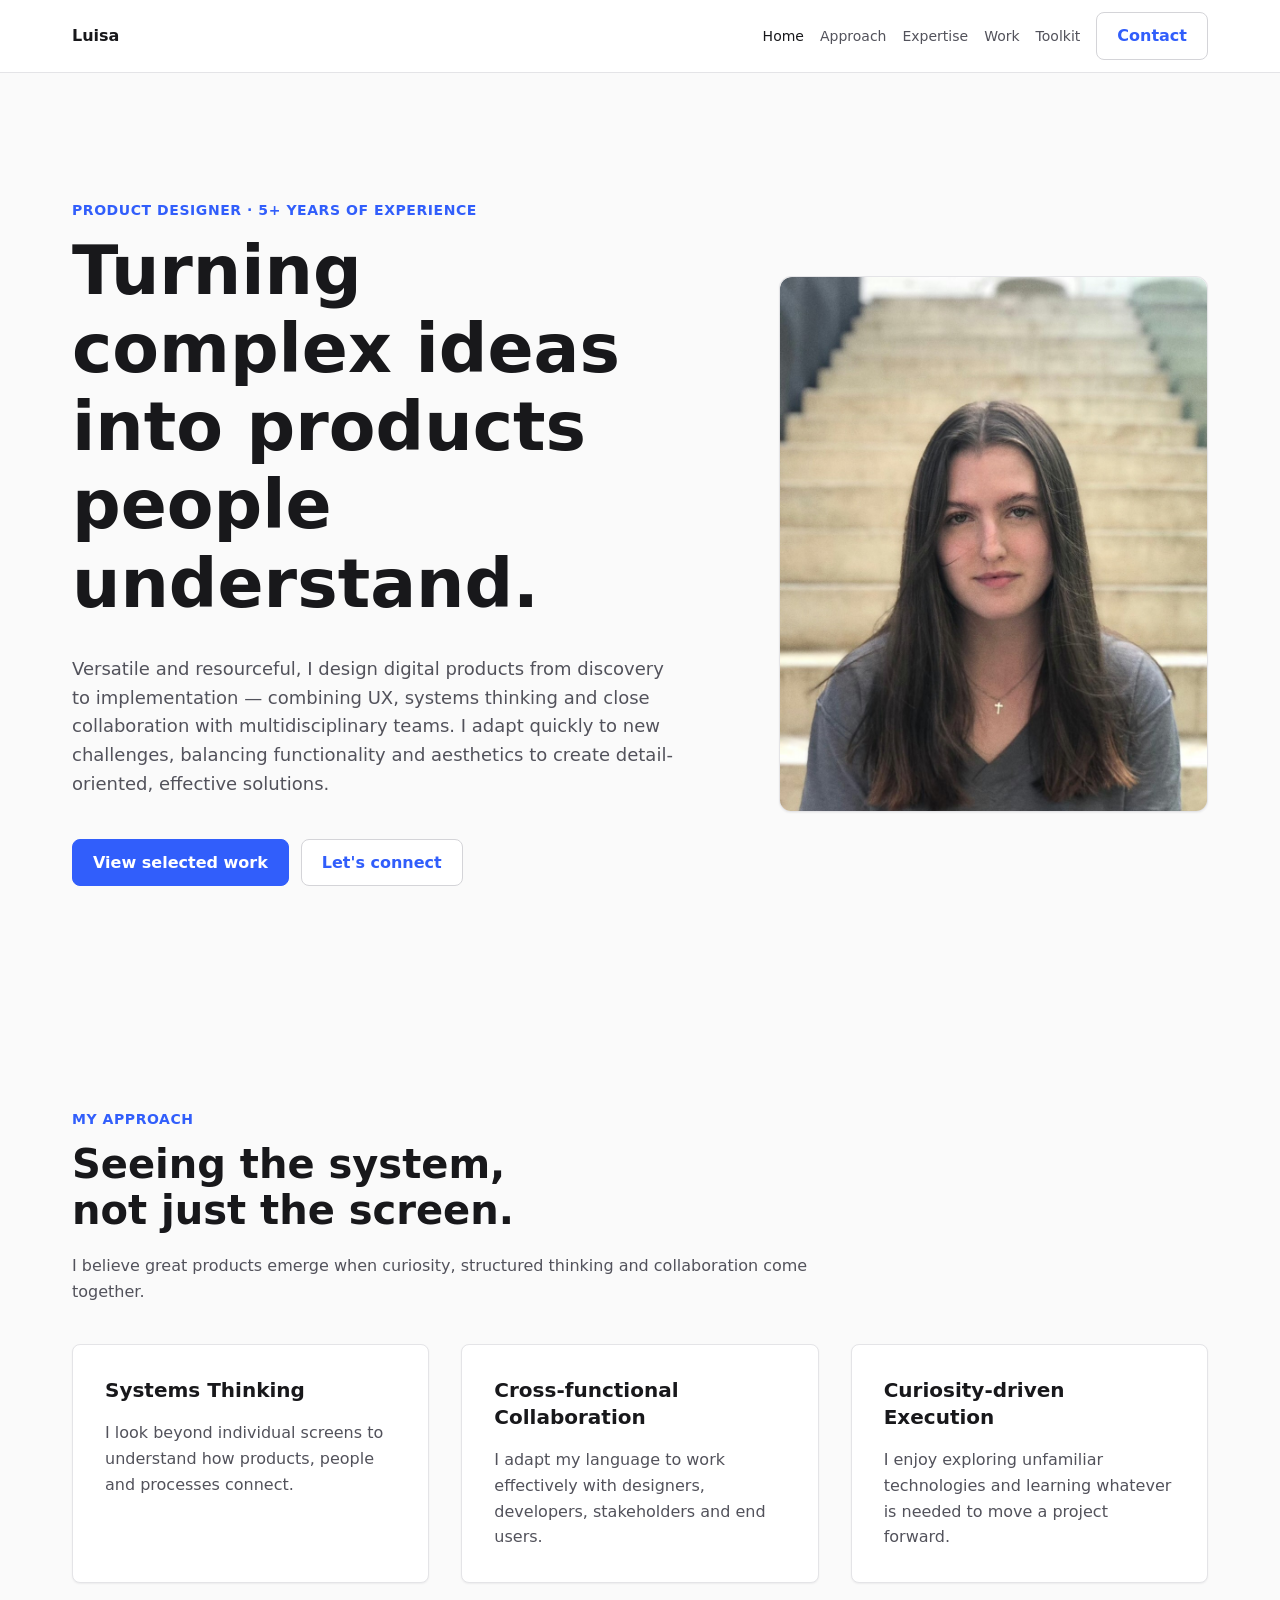
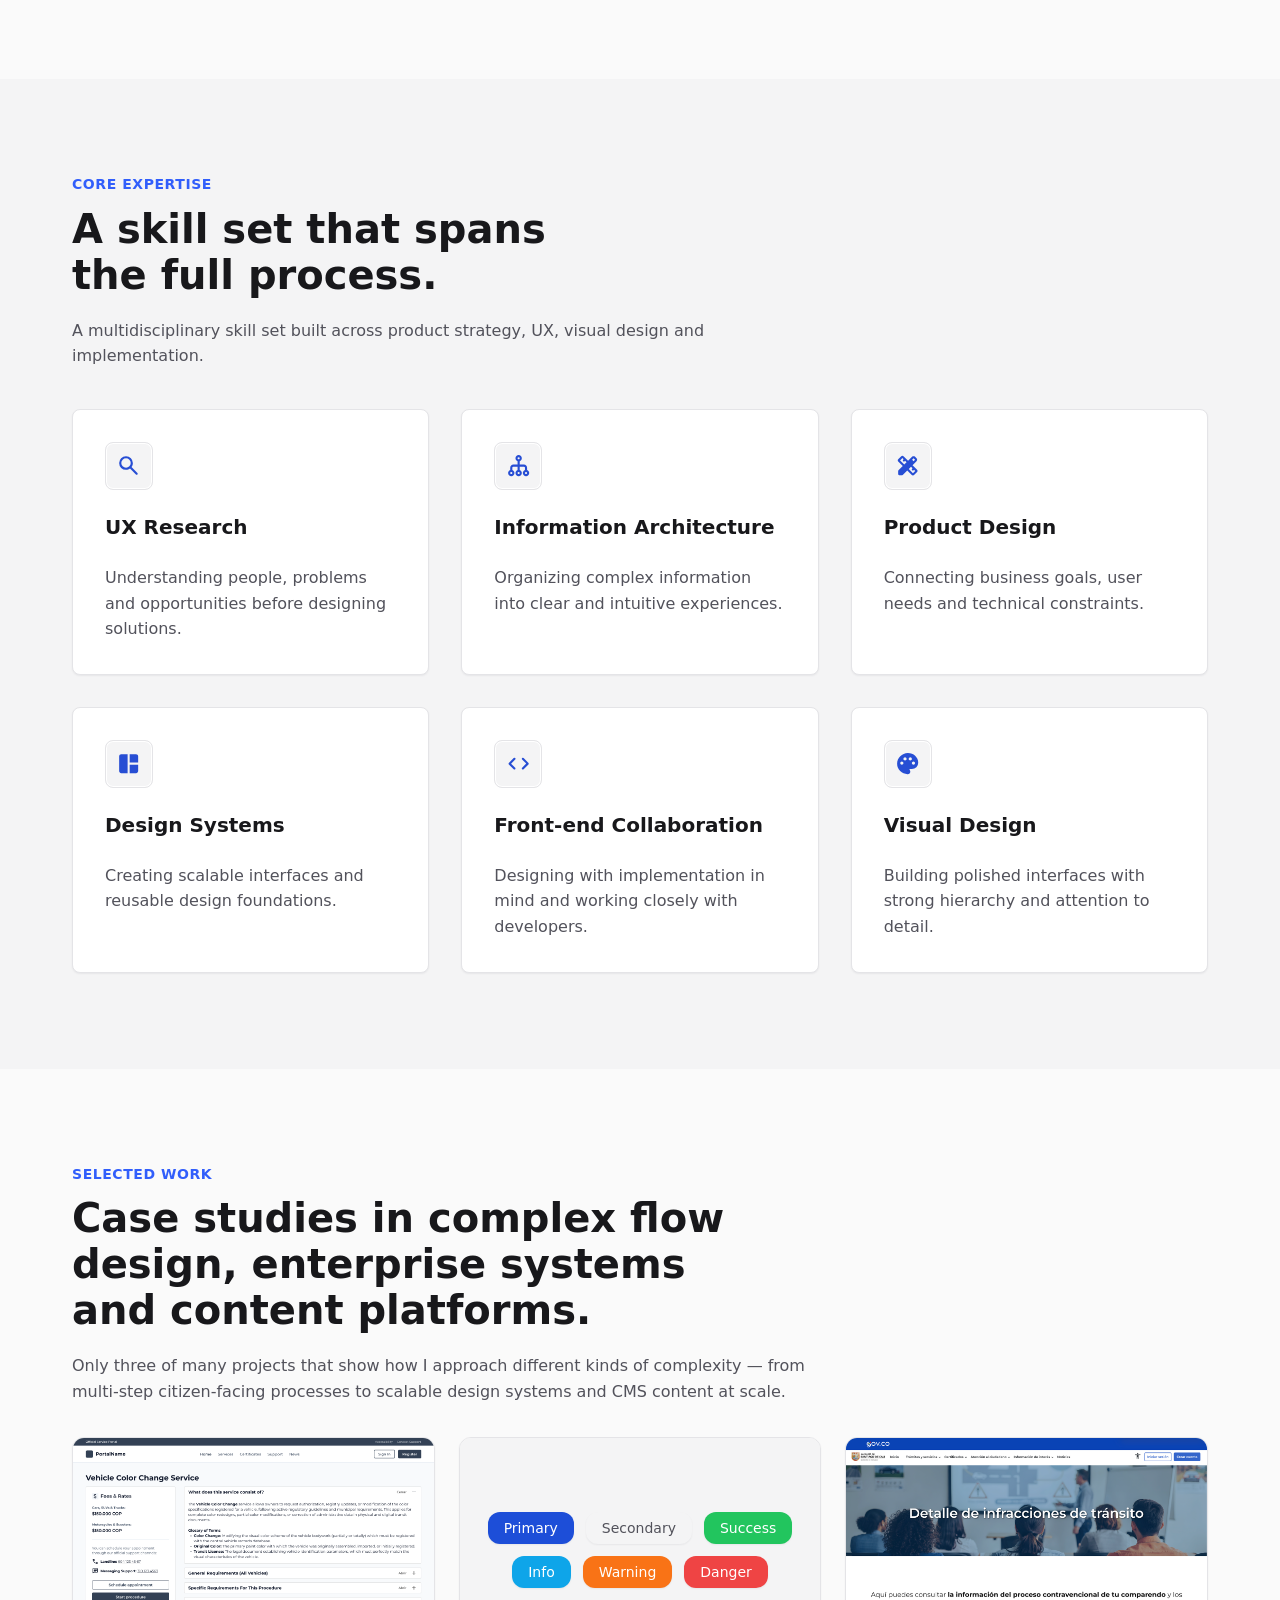
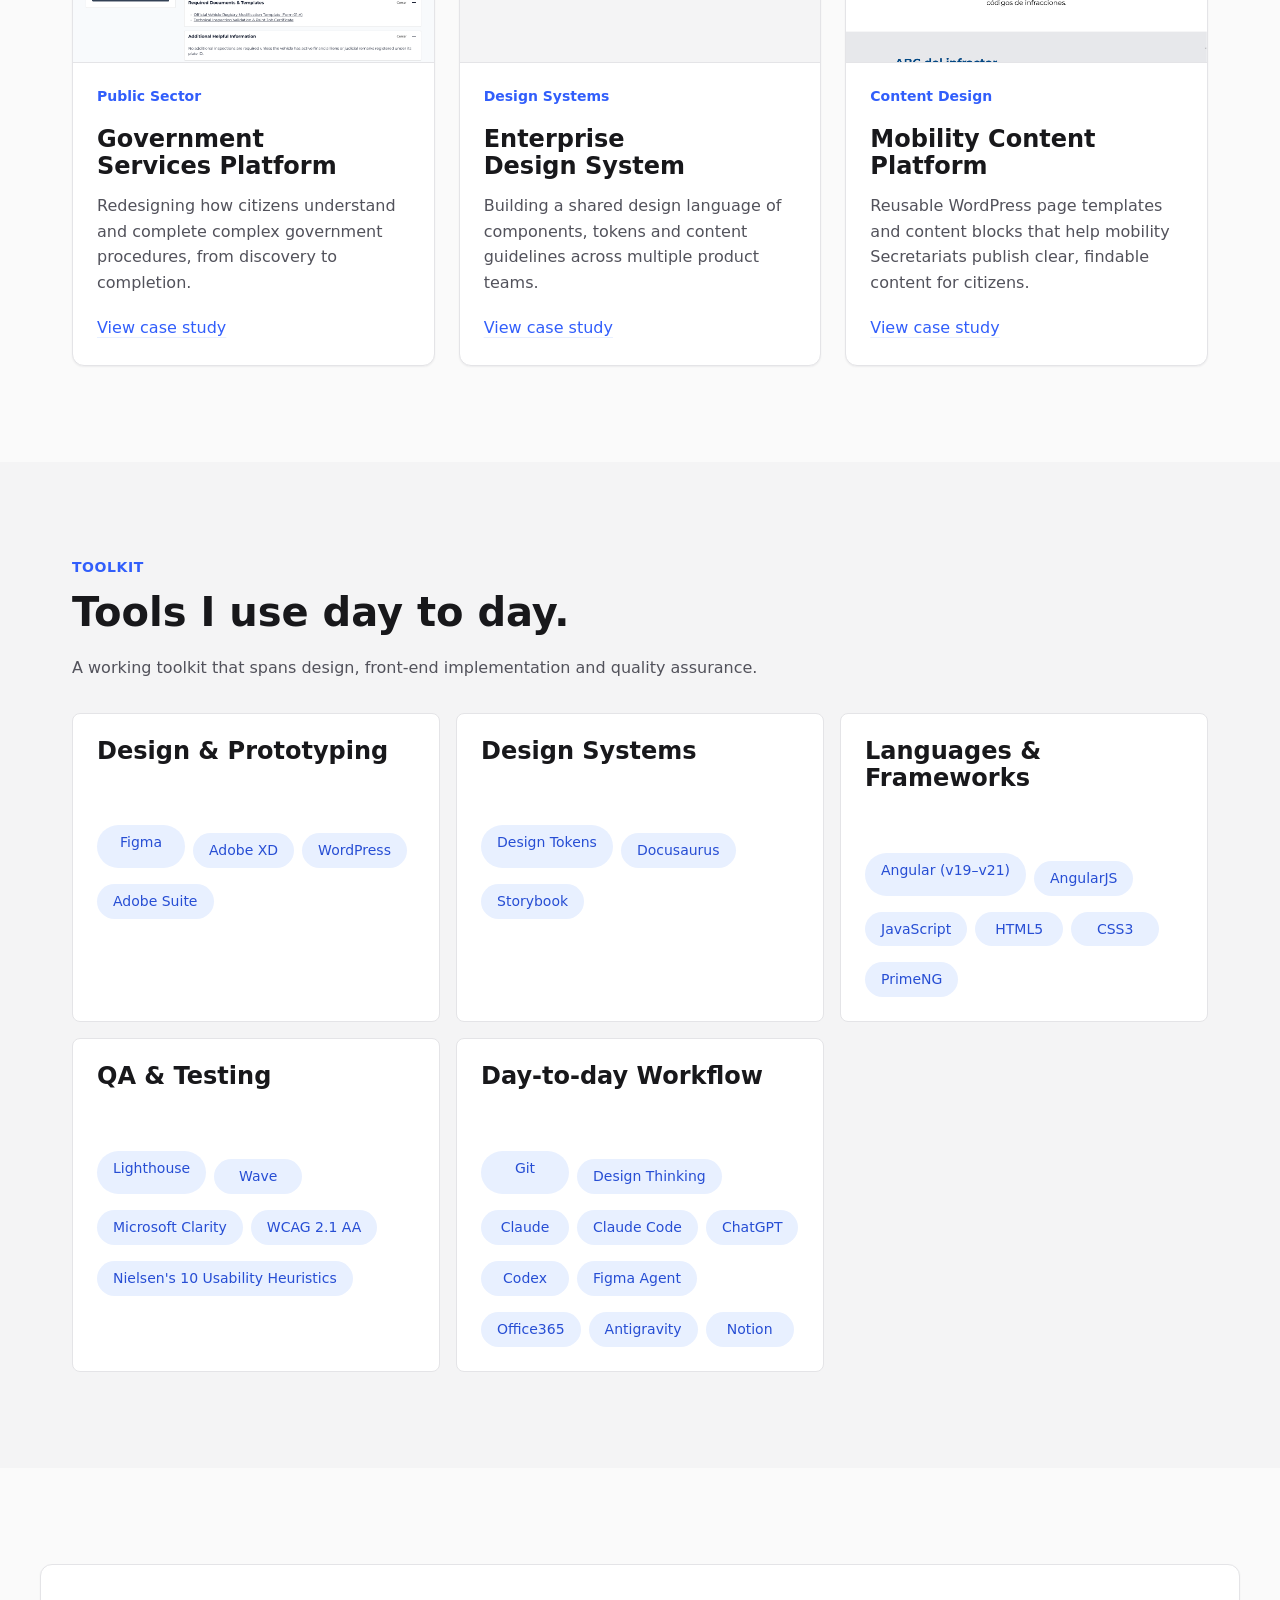
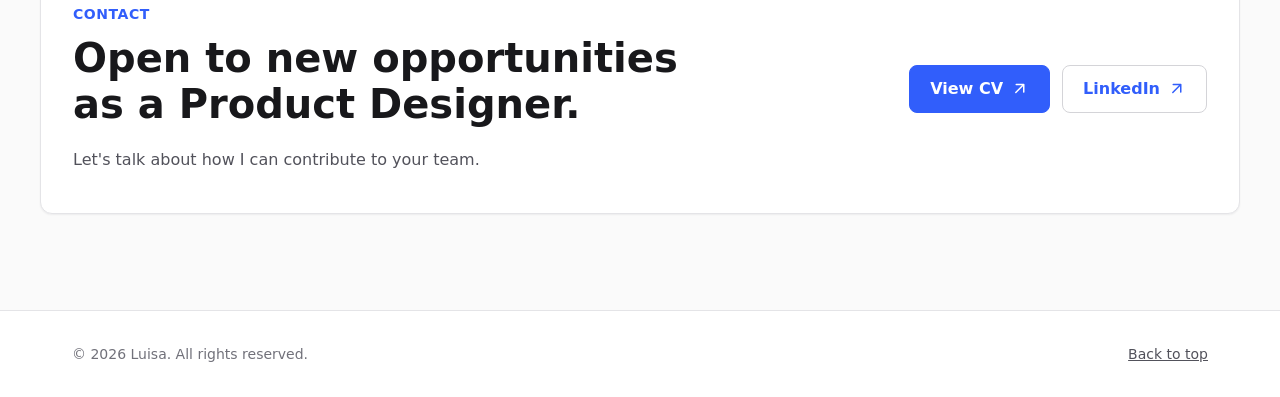
==== commit 11998c79: "Update Approach/Expertise headings; add top spacing above toolkit tag rows" ====
--- a/index.html
+++ b/index.html
@@ -63,7 +63,7 @@
       <div class="container">
         <div class="section__header">
           <p class="eyebrow">My approach</p>
-          <h2 id="approach-heading">My approach</h2>
+          <h2 id="approach-heading">Seeing the system, not just the screen.</h2>
           <p>
             I believe great products emerge when curiosity, structured thinking and
             collaboration come together.
@@ -91,7 +91,7 @@
       <div class="container">
         <div class="section__header">
           <p class="eyebrow">Core Expertise</p>
-          <h2 id="expertise-heading">Core Expertise</h2>
+          <h2 id="expertise-heading">A skill set that spans the full process.</h2>
           <p>
             A multidisciplinary skill set built across product strategy, UX, visual
             design and implementation.
--- a/assets/css/style.css
+++ b/assets/css/style.css
@@ -469,7 +469,7 @@
   display: flex;
   flex-wrap: wrap;
   gap: var(--space-2);
-  margin-block: var(--space-0);
+  margin-block: var(--space-8) var(--space-0);
   padding-inline-start: var(--space-0);
   list-style: none;
 }
@@ -596,7 +596,7 @@
 }
 
 .project-card__image {
-  min-height: 14rem;
+  min-height: clamp(10rem, 45vw, 14rem);
   aspect-ratio: 16 / 10;
   overflow: hidden;
   border: var(--border-width-none);
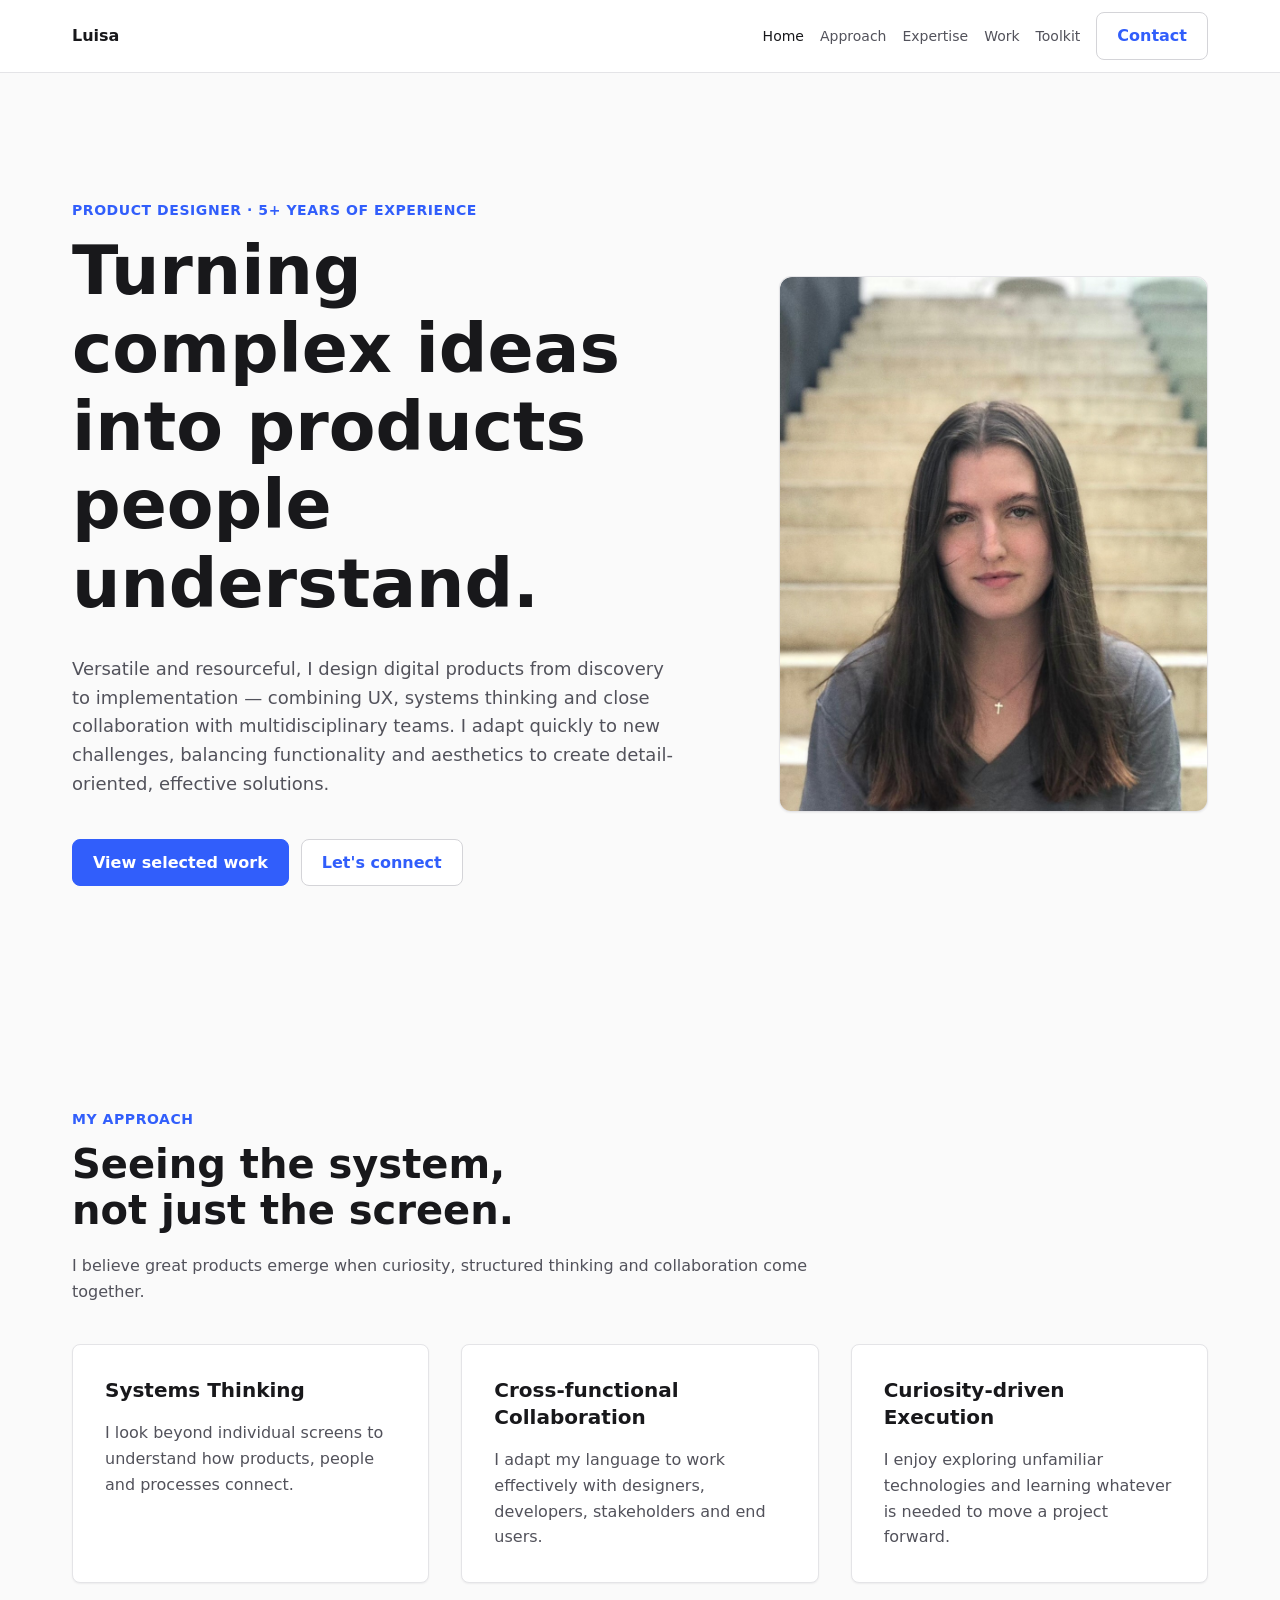
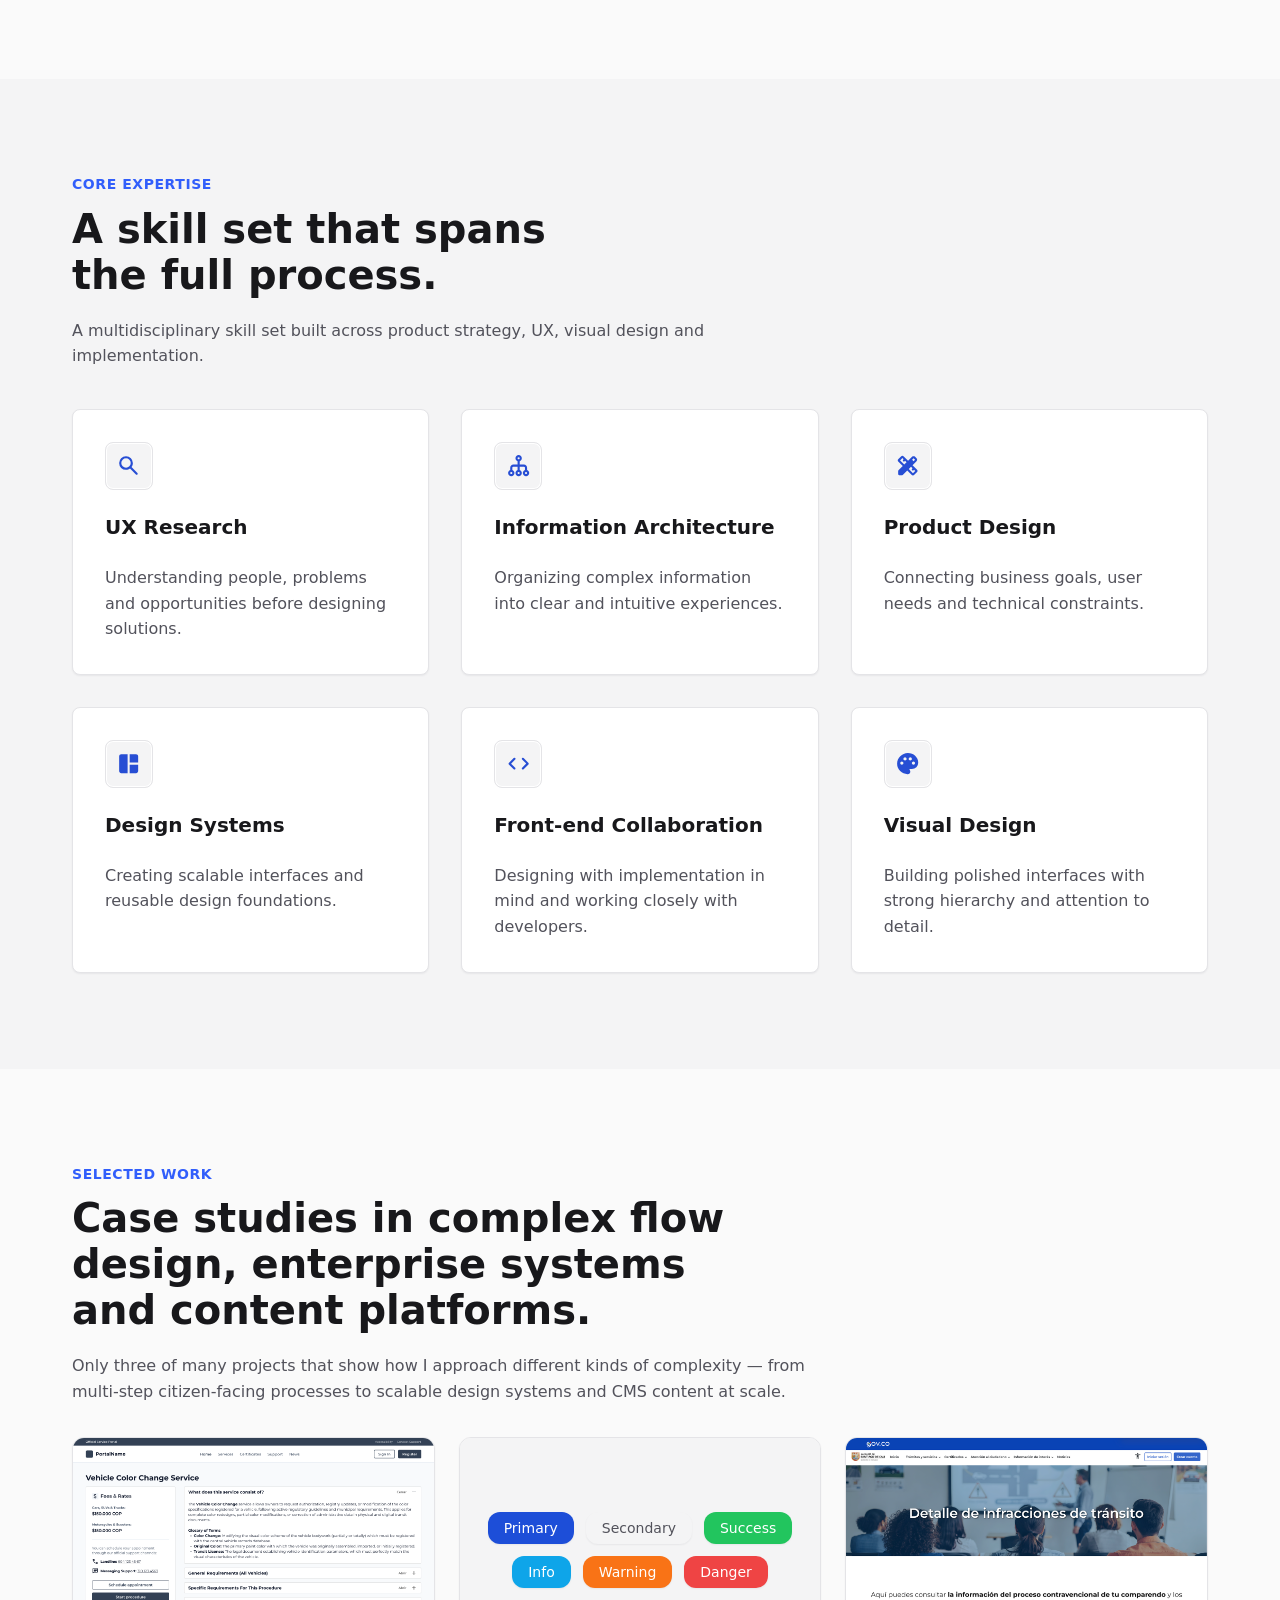
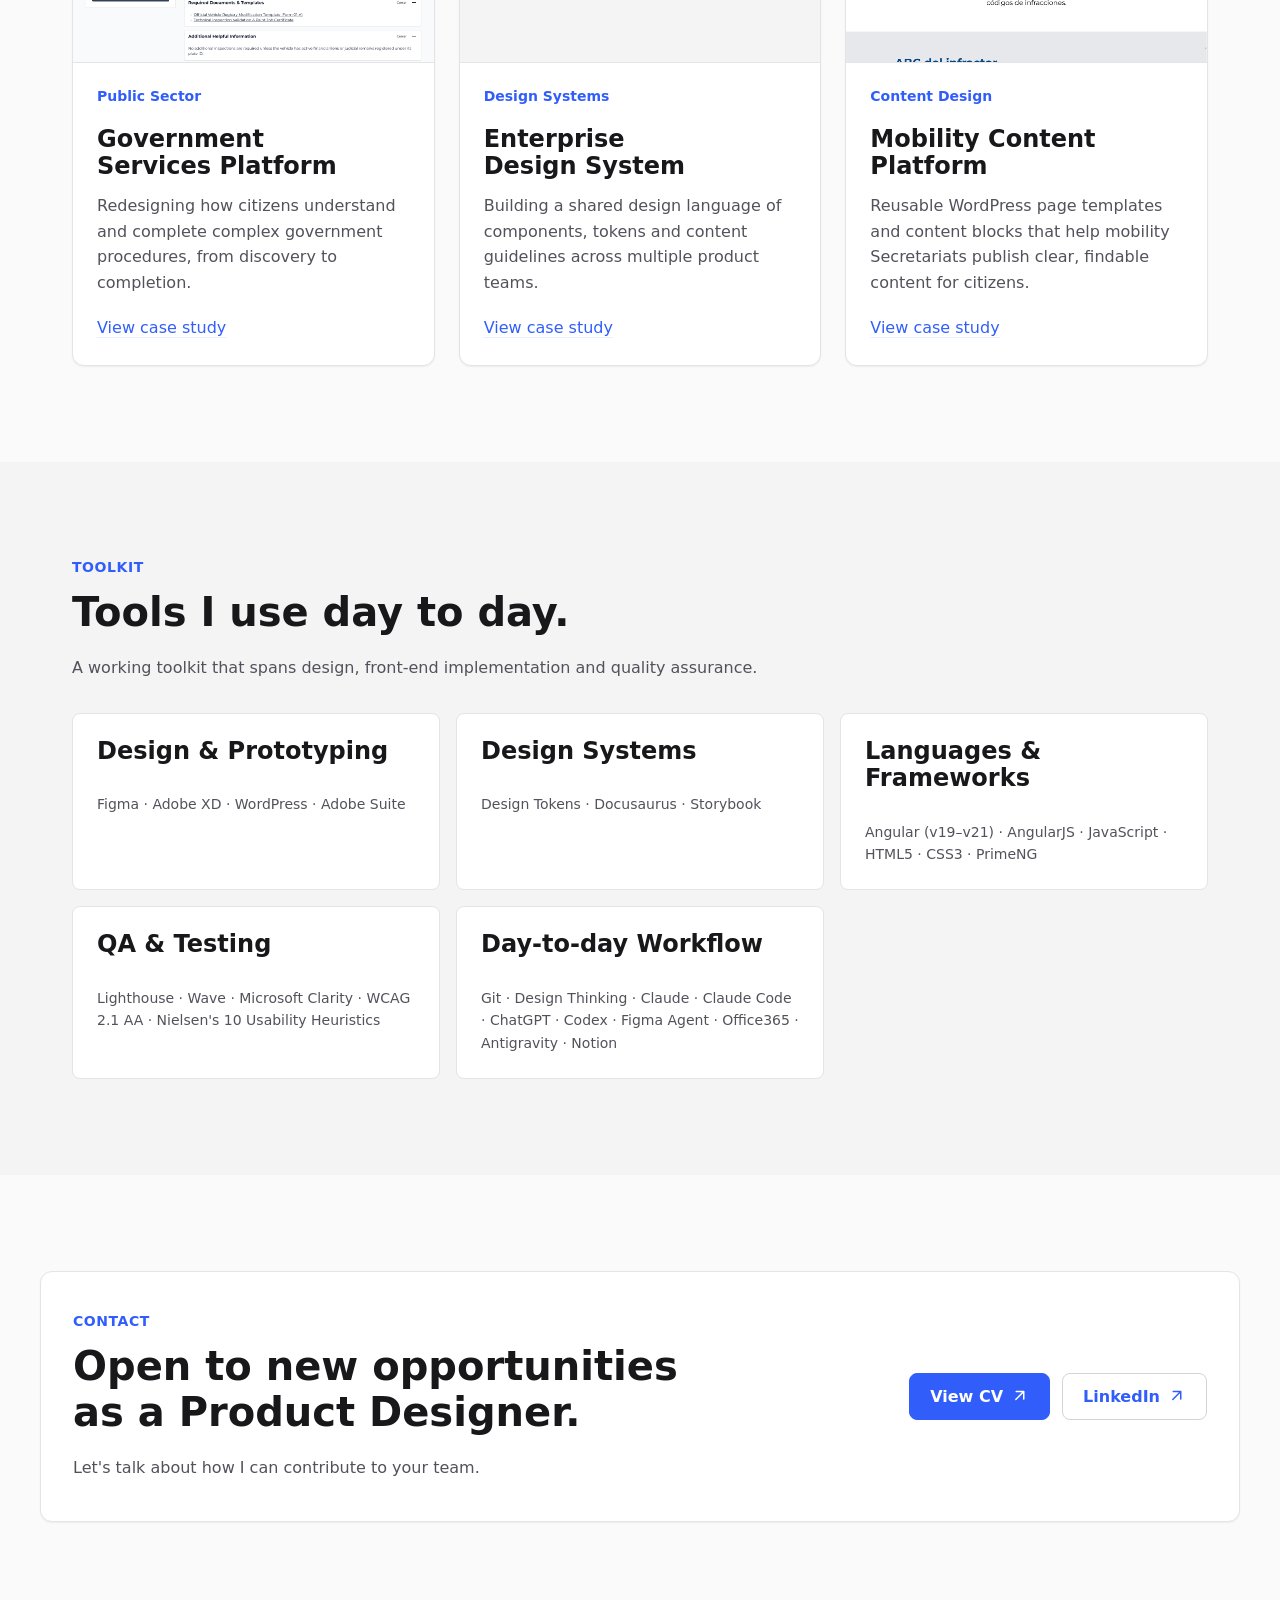
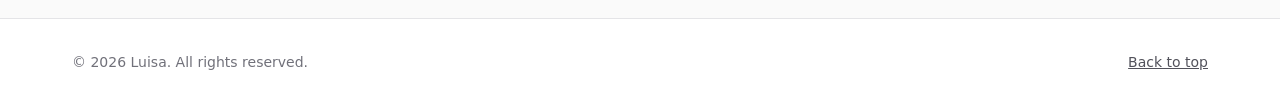
==== commit 0e07b606: "Replace toolkit pill tags with plain dot-separated text lists" ====
--- a/index.html
+++ b/index.html
@@ -216,56 +216,23 @@
         <div class="card-grid card-grid--three tool-groups" aria-label="Tools and technologies">
           <article class="card tool-group">
             <h3>Design &amp; Prototyping</h3>
-            <ul class="tool-tags" aria-label="Design and prototyping tools">
-              <li>Figma</li>
-              <li>Adobe XD</li>
-              <li>WordPress</li>
-              <li>Adobe Suite</li>
-            </ul>
+            <p class="tool-list">Figma · Adobe XD · WordPress · Adobe Suite</p>
           </article>
           <article class="card tool-group">
             <h3>Design Systems</h3>
-            <ul class="tool-tags" aria-label="Design systems tools">
-              <li>Design Tokens</li>
-              <li>Docusaurus</li>
-              <li>Storybook</li>
-            </ul>
+            <p class="tool-list">Design Tokens · Docusaurus · Storybook</p>
           </article>
           <article class="card tool-group">
             <h3>Languages &amp; Frameworks</h3>
-            <ul class="tool-tags" aria-label="Languages and frameworks">
-              <li>Angular (v19&ndash;v21)</li>
-              <li>AngularJS</li>
-              <li>JavaScript</li>
-              <li>HTML5</li>
-              <li>CSS3</li>
-              <li>PrimeNG</li>
-            </ul>
+            <p class="tool-list">Angular (v19&ndash;v21) · AngularJS · JavaScript · HTML5 · CSS3 · PrimeNG</p>
           </article>
           <article class="card tool-group">
             <h3>QA &amp; Testing</h3>
-            <ul class="tool-tags" aria-label="QA and testing tools">
-              <li>Lighthouse</li>
-              <li>Wave</li>
-              <li>Microsoft Clarity</li>
-              <li>WCAG 2.1 AA</li>
-              <li>Nielsen's 10 Usability Heuristics</li>
-            </ul>
+            <p class="tool-list">Lighthouse · Wave · Microsoft Clarity · WCAG 2.1 AA · Nielsen's 10 Usability Heuristics</p>
           </article>
           <article class="card tool-group">
             <h3>Day-to-day Workflow</h3>
-            <ul class="tool-tags" aria-label="Day to day workflow tools">
-              <li>Git</li>
-              <li>Design Thinking</li>
-              <li>Claude</li>
-              <li>Claude Code</li>
-              <li>ChatGPT</li>
-              <li>Codex</li>
-              <li>Figma Agent</li>
-              <li>Office365</li>
-              <li>Antigravity</li>
-              <li>Notion</li>
-            </ul>
+            <p class="tool-list">Git · Design Thinking · Claude · Claude Code · ChatGPT · Codex · Figma Agent · Office365 · Antigravity · Notion</p>
           </article>
         </div>
       </div>
--- a/assets/css/style.css
+++ b/assets/css/style.css
@@ -465,35 +465,11 @@
   min-height: 0;
 }
 
-.tool-tags {
-  display: flex;
-  flex-wrap: wrap;
-  gap: var(--space-2);
-  margin-block: var(--space-8) var(--space-0);
-  padding-inline-start: var(--space-0);
-  list-style: none;
-}
-
-.tool-tags li {
-  padding: var(--space-2) var(--space-4);
-  color: var(--color-accent-strong);
-  min-width: 5.5rem;
-  text-align: center;
-  flex: 0 0 auto;
-  background-color: var(--color-accent-soft);
-  border: var(--border-width-none);
-  border-radius: var(--radius-pill);
-  outline: var(--border-width-none);
-  box-shadow: var(--shadow-none);
-  font-size: var(--font-size-sm);
-  font-weight: var(--font-weight-medium);
-  line-height: var(--line-height-snug);
-}
-
-.tool-tags li:focus,
-.tool-tags li:focus-visible {
-  outline: var(--border-width-none);
-  box-shadow: var(--shadow-none);
+.tool-list {
+  margin-block: var(--space-0);
+  color: var(--color-ink-muted);
+  font-size: var(--font-size-sm);
+  line-height: var(--line-height-base);
 }
 
 .expertise-card {
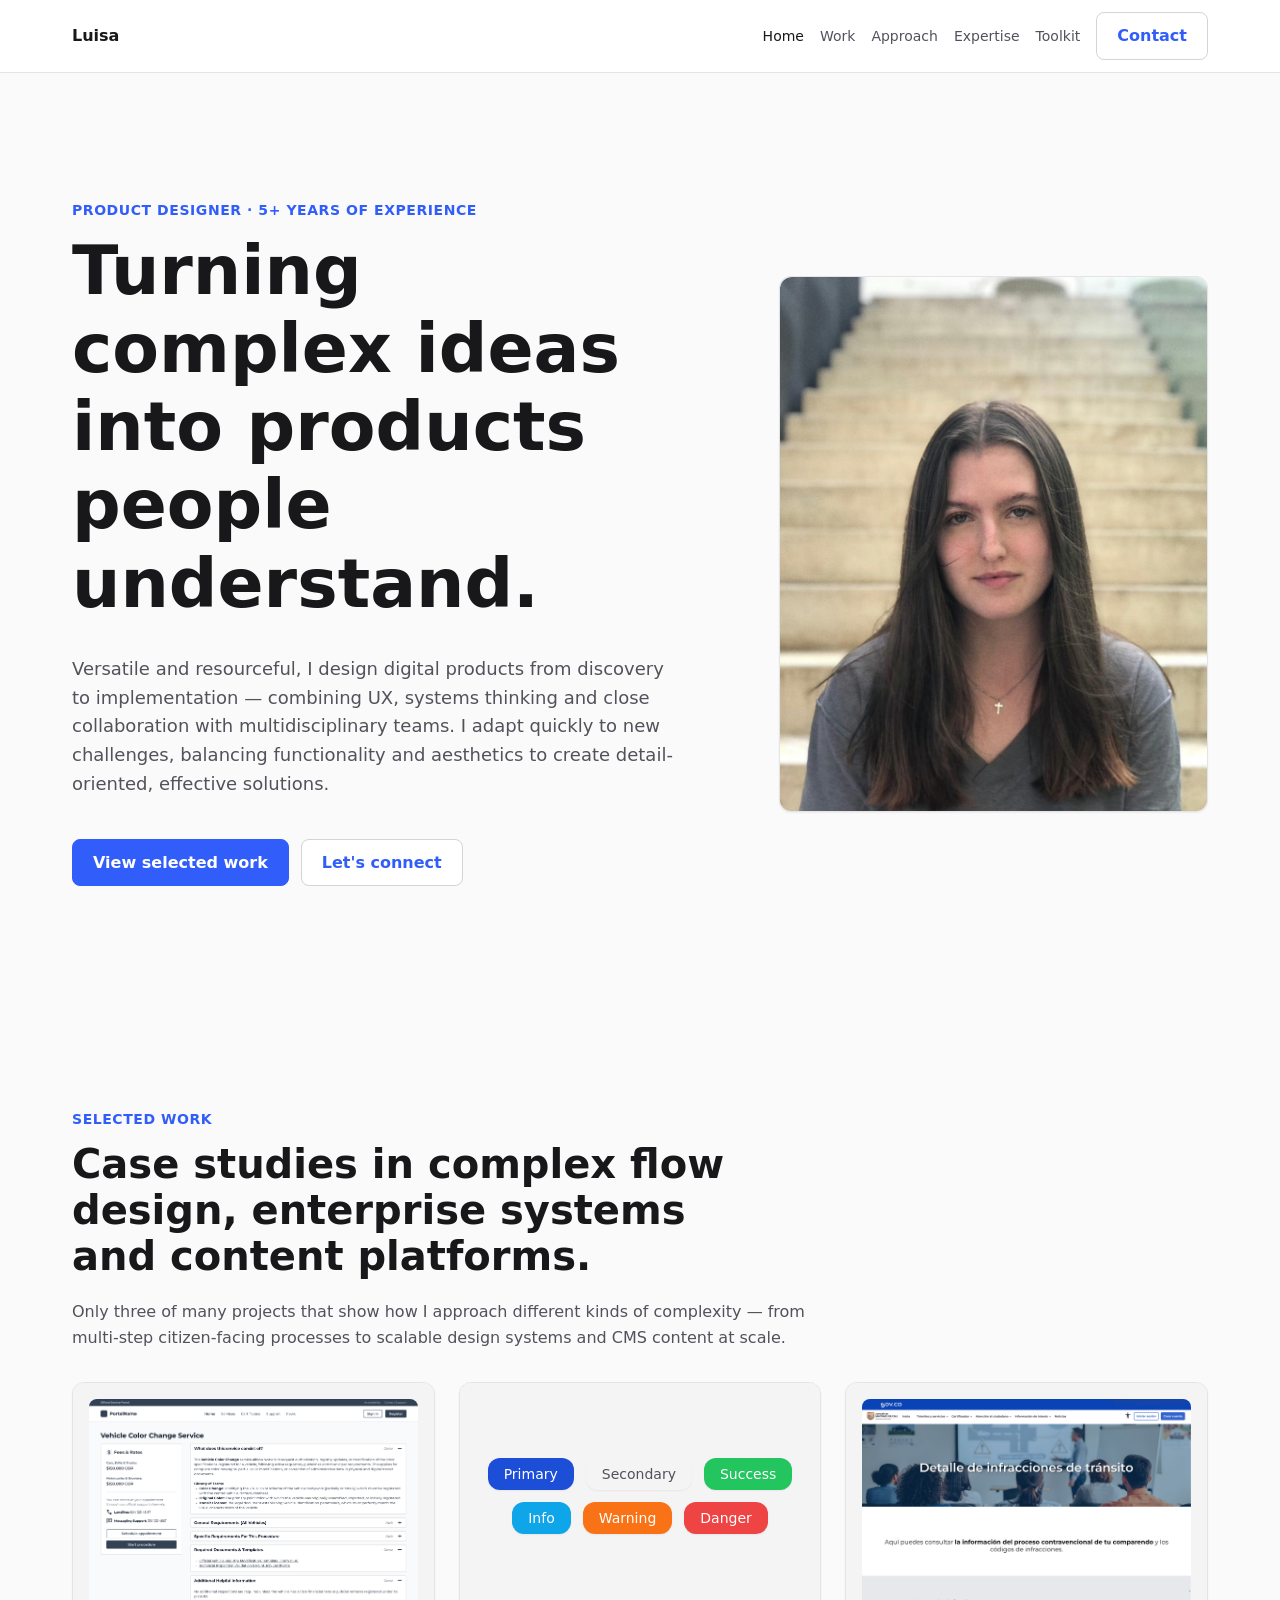
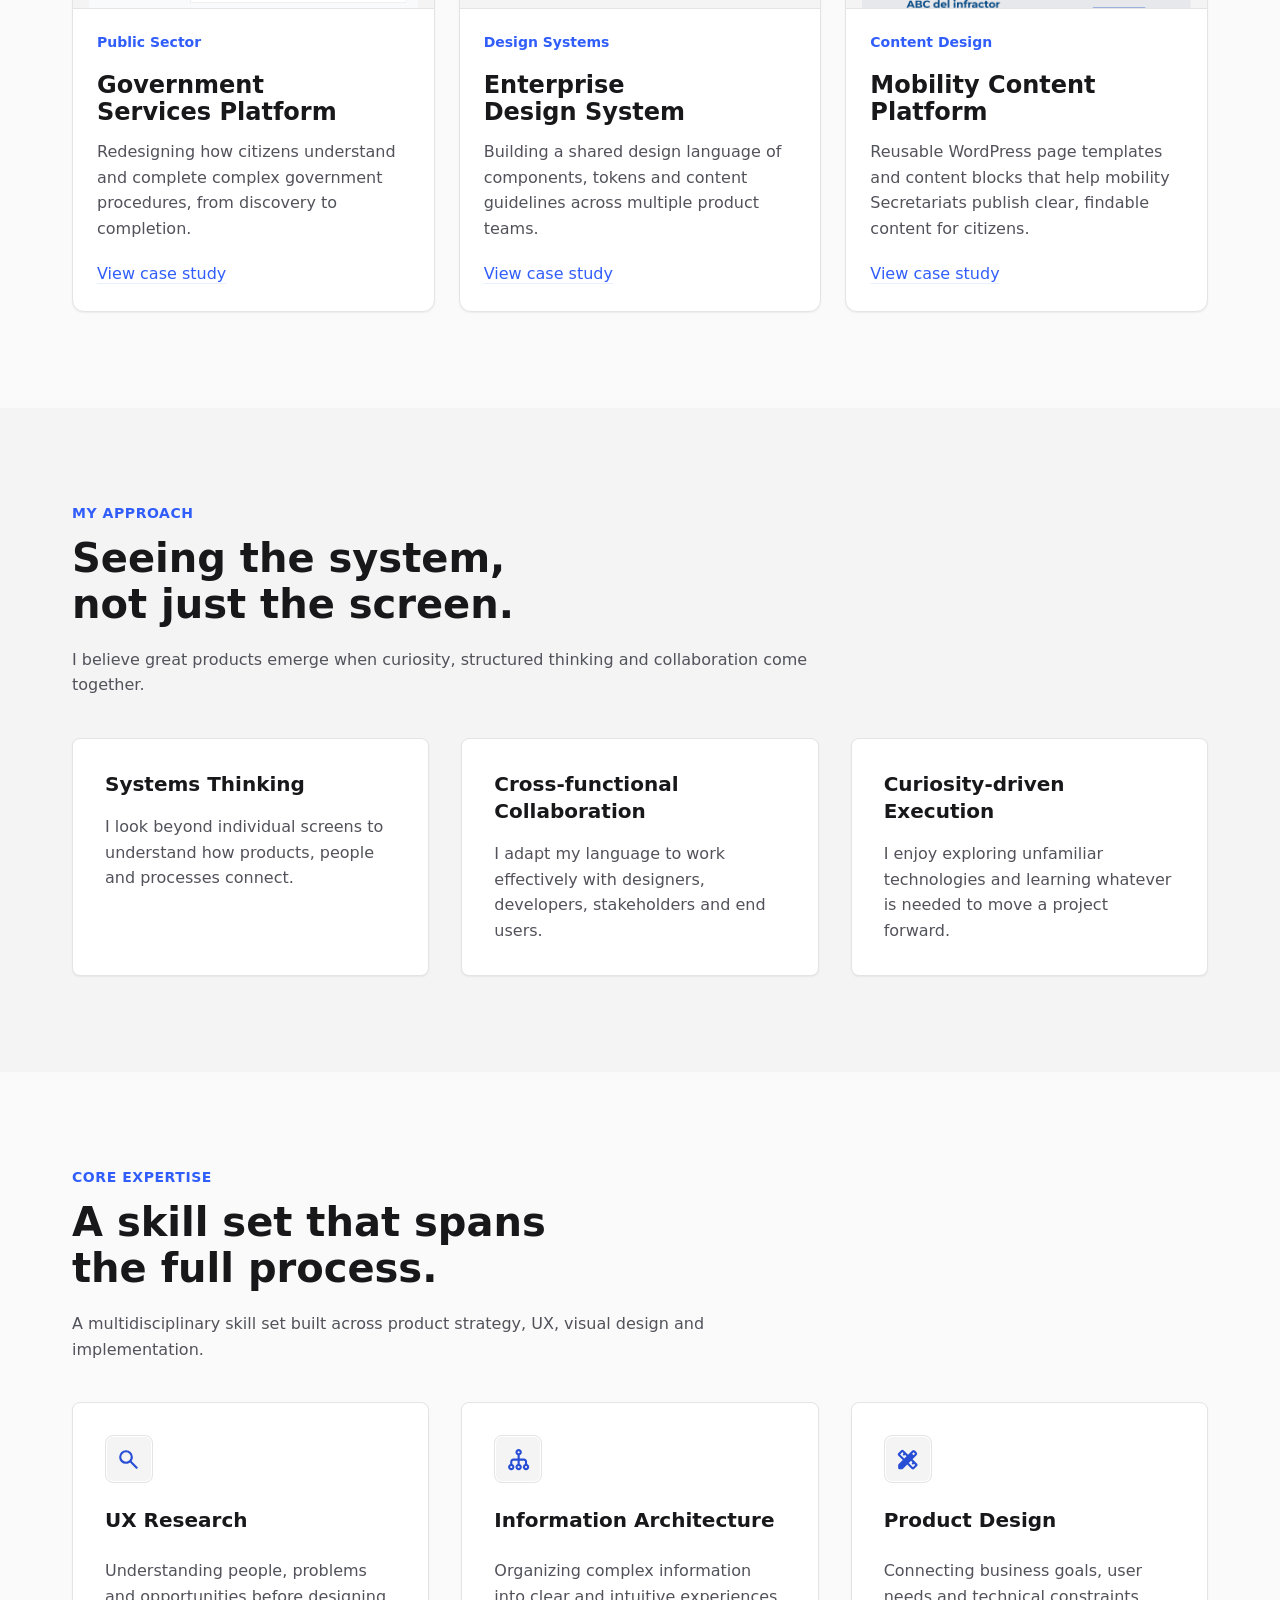
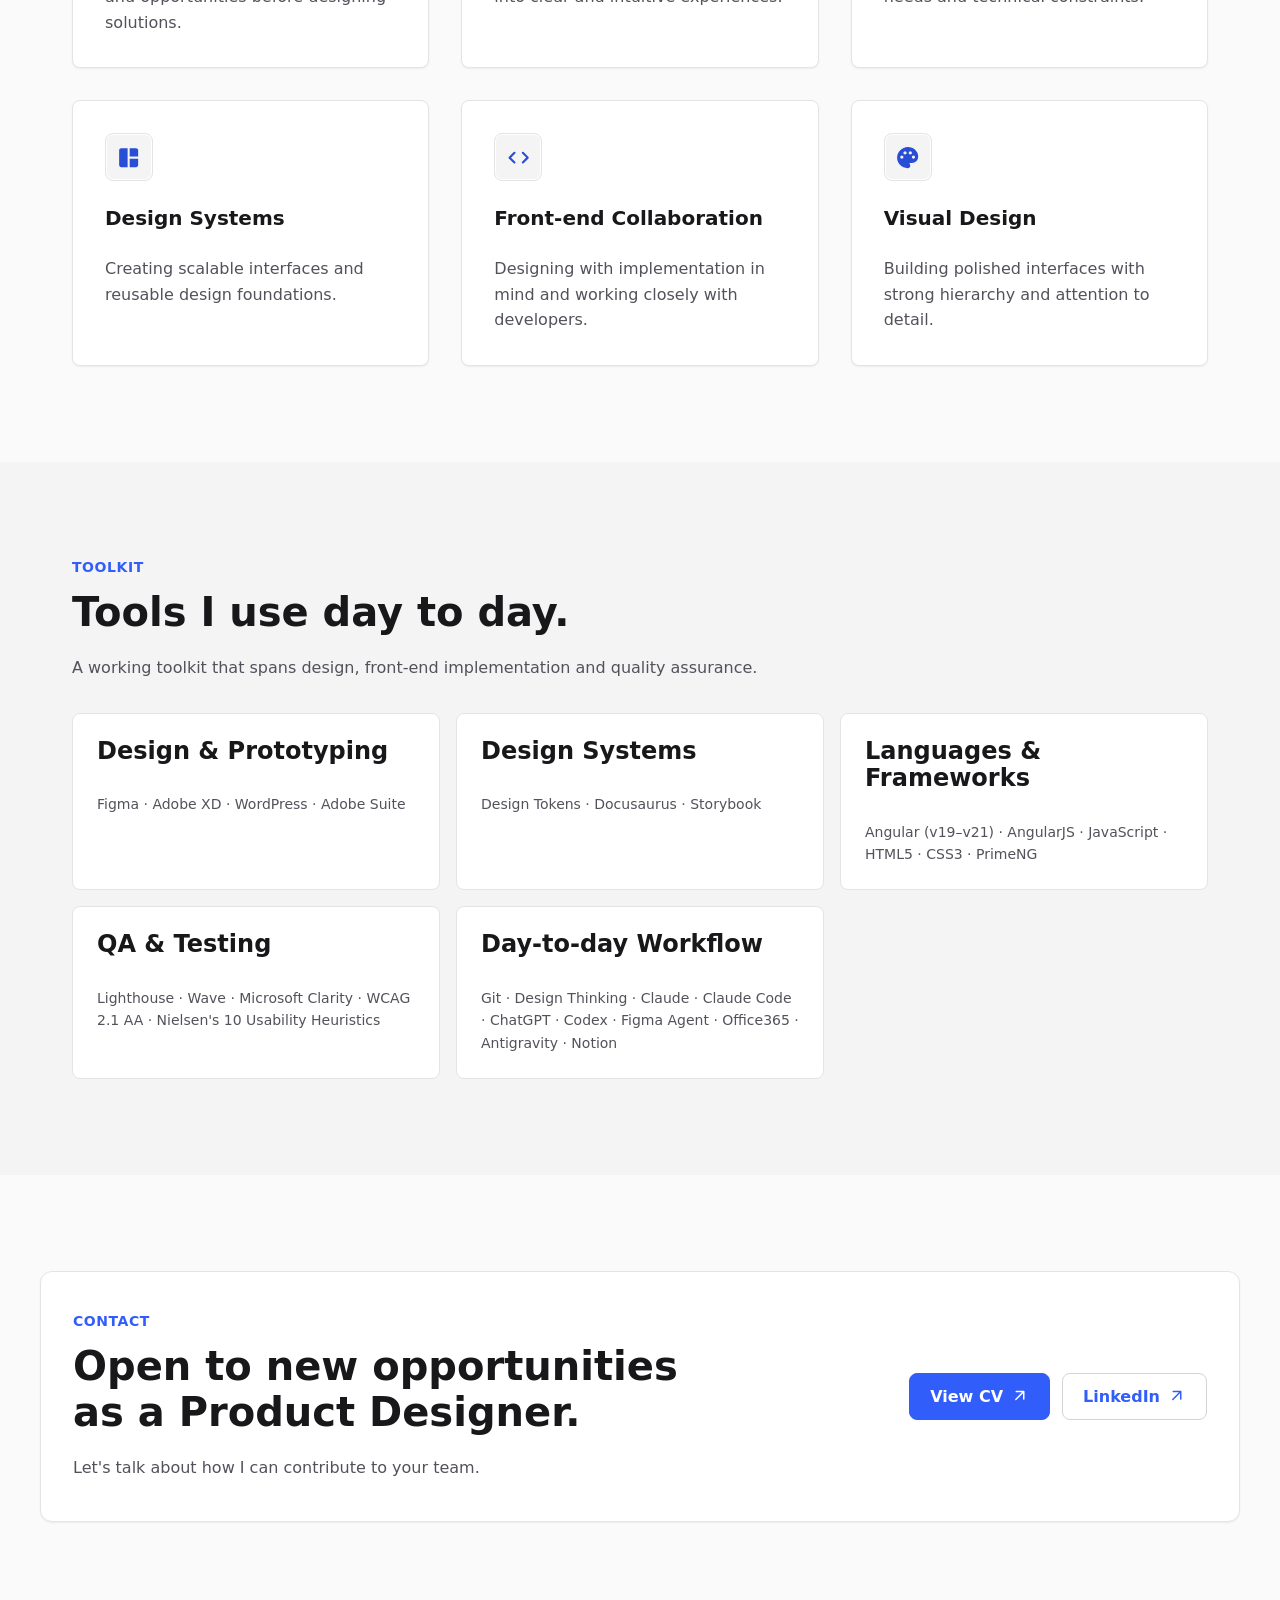
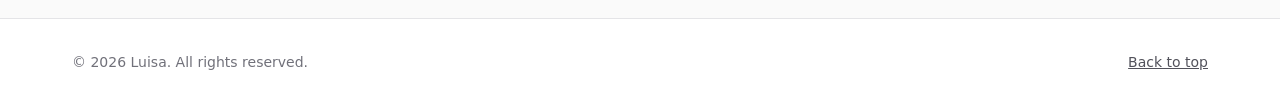
==== commit 4f04870b: "Move Selected Work section right after hero on homepage" ====
--- a/index.html
+++ b/index.html
@@ -24,9 +24,9 @@
 
         <ul class="site-nav__links" id="site-nav-links">
           <li><a href="#hero" aria-current="page">Home</a></li>
+          <li><a href="#work">Work</a></li>
           <li><a href="#approach">Approach</a></li>
           <li><a href="#expertise">Expertise</a></li>
-          <li><a href="#work">Work</a></li>
           <li><a href="#tools">Toolkit</a></li>
         </ul>
 
@@ -55,92 +55,6 @@
 
         <div class="portrait-placeholder">
           <img src="assets/images/luisa-portrait.jpg" alt="Portrait of Luisa, Product Designer">
-        </div>
-      </div>
-    </section>
-
-    <section class="section" id="approach" aria-labelledby="approach-heading">
-      <div class="container">
-        <div class="section__header">
-          <p class="eyebrow">My approach</p>
-          <h2 id="approach-heading">Seeing the system, not just the screen.</h2>
-          <p>
-            I believe great products emerge when curiosity, structured thinking and
-            collaboration come together.
-          </p>
-        </div>
-
-        <div class="card-grid card-grid--three" aria-label="Design approach">
-          <article class="card" tabindex="0">
-            <h3>Systems Thinking</h3>
-            <p>I look beyond individual screens to understand how products, people and processes connect.</p>
-          </article>
-          <article class="card" tabindex="0">
-            <h3>Cross-functional Collaboration</h3>
-            <p>I adapt my language to work effectively with designers, developers, stakeholders and end users.</p>
-          </article>
-          <article class="card" tabindex="0">
-            <h3>Curiosity-driven Execution</h3>
-            <p>I enjoy exploring unfamiliar technologies and learning whatever is needed to move a project forward.</p>
-          </article>
-        </div>
-      </div>
-    </section>
-
-    <section class="section section--muted" id="expertise" aria-labelledby="expertise-heading">
-      <div class="container">
-        <div class="section__header">
-          <p class="eyebrow">Core Expertise</p>
-          <h2 id="expertise-heading">A skill set that spans the full process.</h2>
-          <p>
-            A multidisciplinary skill set built across product strategy, UX, visual
-            design and implementation.
-          </p>
-        </div>
-
-        <div class="card-grid card-grid--six" aria-label="Core expertise">
-          <article class="card expertise-card" tabindex="0">
-            <div class="icon-placeholder" aria-hidden="true">
-              <svg viewBox="0 -960 960 960"><path d="M380-320q-109 0-184.5-75.5T120-580q0-109 75.5-184.5T380-840q109 0 184.5 75.5T640-580q0 44-14 83t-38 69l224 224q11 11 11 28t-11 28q-11 11-28 11t-28-11L532-372q-30 24-69 38t-83 14Zm0-80q75 0 127.5-52.5T560-580q0-75-52.5-127.5T380-760q-75 0-127.5 52.5T200-580q0 75 52.5 127.5T380-400Z"/></svg>
-            </div>
-            <h3>UX Research</h3>
-            <p>Understanding people, problems and opportunities before designing solutions.</p>
-          </article>
-          <article class="card expertise-card" tabindex="0">
-            <div class="icon-placeholder" aria-hidden="true">
-              <svg viewBox="0 -960 960 960"><path d="M200-80q-50 0-85-35t-35-85q0-39 22.5-70t57.5-43v-87q0-50 35-85t85-35h160v-127q-35-12-57.5-43T360-760q0-50 35-85t85-35q50 0 85 35t35 85q0 39-22.5 70T520-647v127h160q50 0 85 35t35 85v87q35 12 57.5 43t22.5 70q0 50-35 85t-85 35q-50 0-85-35t-35-85q0-39 22.5-70t57.5-43v-87q0-17-11.5-28.5T680-440H520v127q35 12 57.5 43t22.5 70q0 50-35 85t-85 35q-50 0-85-35t-35-85q0-39 22.5-70t57.5-43v-127H280q-17 0-28.5 11.5T240-400v87q35 12 57.5 43t22.5 70q0 50-35 85t-85 35Zm0-80q17 0 28.5-11.5T240-200q0-17-11.5-28.5T200-240q-17 0-28.5 11.5T160-200q0 17 11.5 28.5T200-160Zm280 0q17 0 28.5-11.5T520-200q0-17-11.5-28.5T480-240q-17 0-28.5 11.5T440-200q0 17 11.5 28.5T480-160Zm280 0q17 0 28.5-11.5T800-200q0-17-11.5-28.5T760-240q-17 0-28.5 11.5T720-200q0 17 11.5 28.5T760-160ZM480-720q17 0 28.5-11.5T520-760q0-17-11.5-28.5T480-800q-17 0-28.5 11.5T440-760q0 17 11.5 28.5T480-720Z"/></svg>
-            </div>
-            <h3>Information Architecture</h3>
-            <p>Organizing complex information into clear and intuitive experiences.</p>
-          </article>
-          <article class="card expertise-card" tabindex="0">
-            <div class="icon-placeholder" aria-hidden="true">
-              <svg viewBox="0 -960 960 960"><path d="m352-522 86-87-56-57-16 16q-11 11-27.5 11.5T310-650q-12-12-12-28.5t12-28.5l15-15-45-45-87 87 159 158Zm328 329 87-87-45-45-16 15q-12 12-28 12t-28-12q-12-12-12-28t12-28l15-16-57-56-86 86 158 159Zm-31-510 56 56 56-56-57-57-55 57ZM160-120q-17 0-28.5-11.5T120-160v-113q0-8 3-15.5t9-13.5l163-163-173-173q-17-17-17-42t17-42l116-116q17-17 42-16.5t42 17.5l174 173 151-152q12-12 27-18t31-6q16 0 31 6t27 18l53 54q12 12 18 27t6 31q0 16-6 30.5T816-647L665-495l173 173q17 17 17 42t-17 42L722-122q-17 17-42 17t-42-17L465-295 302-132q-6 6-13.5 9t-15.5 3H160Z"/></svg>
-            </div>
-            <h3>Product Design</h3>
-            <p>Connecting business goals, user needs and technical constraints.</p>
-          </article>
-          <article class="card expertise-card" tabindex="0">
-            <div class="icon-placeholder" aria-hidden="true">
-              <svg viewBox="0 -960 960 960"><path d="M440-120H200q-33 0-56.5-23.5T120-200v-560q0-33 23.5-56.5T200-840h240v720Zm80-400v-320h240q33 0 56.5 23.5T840-760v240H520Zm0 400v-320h320v240q0 33-23.5 56.5T760-120H520Z"/></svg>
-            </div>
-            <h3>Design Systems</h3>
-            <p>Creating scalable interfaces and reusable design foundations.</p>
-          </article>
-          <article class="card expertise-card" tabindex="0">
-            <div class="icon-placeholder" aria-hidden="true">
-              <svg viewBox="0 -960 960 960"><path d="m193-479 155 155q11 11 11 28t-11 28q-11 11-28 11t-28-11L108-452q-6-6-8.5-13T97-480q0-8 2.5-15t8.5-13l184-184q12-12 28.5-12t28.5 12q12 12 12 28.5T349-635L193-479Zm574-2L612-636q-11-11-11-28t11-28q11-11 28-11t28 11l184 184q6 6 8.5 13t2.5 15q0 8-2.5 15t-8.5 13L668-268q-12 12-28 11.5T612-269q-12-12-12-28.5t12-28.5l155-155Z"/></svg>
-            </div>
-            <h3>Front-end Collaboration</h3>
-            <p>Designing with implementation in mind and working closely with developers.</p>
-          </article>
-          <article class="card expertise-card" tabindex="0">
-            <div class="icon-placeholder" aria-hidden="true">
-              <svg viewBox="0 -960 960 960"><path d="M480-80q-82 0-155-31.5t-127.5-86Q143-252 111.5-325T80-480q0-83 32.5-156t88-127Q256-817 330-848.5T488-880q80 0 151 27.5t124.5 76q53.5 48.5 85 115T880-518q0 115-70 176.5T640-280h-74q-9 0-12.5 5t-3.5 11q0 12 15 34.5t15 51.5q0 50-27.5 74T480-80ZM303-457q17-17 17-43t-17-43q-17-17-43-17t-43 17q-17 17-17 43t17 43q17 17 43 17t43-17Zm120-160q17-17 17-43t-17-43q-17-17-43-17t-43 17q-17 17-17 43t17 43q17 17 43 17t43-17Zm200 0q17-17 17-43t-17-43q-17-17-43-17t-43 17q-17 17-17 43t17 43q17 17 43 17t43-17Zm120 160q17-17 17-43t-17-43q-17-17-43-17t-43 17q-17 17-17 43t17 43q17 17 43 17t43-17Z"/></svg>
-            </div>
-            <h3>Visual Design</h3>
-            <p>Building polished interfaces with strong hierarchy and attention to detail.</p>
-          </article>
         </div>
       </div>
     </section>
@@ -197,6 +111,92 @@
               <p>Reusable WordPress page templates and content blocks that help mobility Secretariats publish clear, findable content for citizens.</p>
               <a class="project-card__link" href="content-pages.html">View case study</a>
             </div>
+          </article>
+        </div>
+      </div>
+    </section>
+
+    <section class="section section--muted" id="approach" aria-labelledby="approach-heading">
+      <div class="container">
+        <div class="section__header">
+          <p class="eyebrow">My approach</p>
+          <h2 id="approach-heading">Seeing the system, not just the screen.</h2>
+          <p>
+            I believe great products emerge when curiosity, structured thinking and
+            collaboration come together.
+          </p>
+        </div>
+
+        <div class="card-grid card-grid--three" aria-label="Design approach">
+          <article class="card" tabindex="0">
+            <h3>Systems Thinking</h3>
+            <p>I look beyond individual screens to understand how products, people and processes connect.</p>
+          </article>
+          <article class="card" tabindex="0">
+            <h3>Cross-functional Collaboration</h3>
+            <p>I adapt my language to work effectively with designers, developers, stakeholders and end users.</p>
+          </article>
+          <article class="card" tabindex="0">
+            <h3>Curiosity-driven Execution</h3>
+            <p>I enjoy exploring unfamiliar technologies and learning whatever is needed to move a project forward.</p>
+          </article>
+        </div>
+      </div>
+    </section>
+
+    <section class="section" id="expertise" aria-labelledby="expertise-heading">
+      <div class="container">
+        <div class="section__header">
+          <p class="eyebrow">Core Expertise</p>
+          <h2 id="expertise-heading">A skill set that spans the full process.</h2>
+          <p>
+            A multidisciplinary skill set built across product strategy, UX, visual
+            design and implementation.
+          </p>
+        </div>
+
+        <div class="card-grid card-grid--six" aria-label="Core expertise">
+          <article class="card expertise-card" tabindex="0">
+            <div class="icon-placeholder" aria-hidden="true">
+              <svg viewBox="0 -960 960 960"><path d="M380-320q-109 0-184.5-75.5T120-580q0-109 75.5-184.5T380-840q109 0 184.5 75.5T640-580q0 44-14 83t-38 69l224 224q11 11 11 28t-11 28q-11 11-28 11t-28-11L532-372q-30 24-69 38t-83 14Zm0-80q75 0 127.5-52.5T560-580q0-75-52.5-127.5T380-760q-75 0-127.5 52.5T200-580q0 75 52.5 127.5T380-400Z"/></svg>
+            </div>
+            <h3>UX Research</h3>
+            <p>Understanding people, problems and opportunities before designing solutions.</p>
+          </article>
+          <article class="card expertise-card" tabindex="0">
+            <div class="icon-placeholder" aria-hidden="true">
+              <svg viewBox="0 -960 960 960"><path d="M200-80q-50 0-85-35t-35-85q0-39 22.5-70t57.5-43v-87q0-50 35-85t85-35h160v-127q-35-12-57.5-43T360-760q0-50 35-85t85-35q50 0 85 35t35 85q0 39-22.5 70T520-647v127h160q50 0 85 35t35 85v87q35 12 57.5 43t22.5 70q0 50-35 85t-85 35q-50 0-85-35t-35-85q0-39 22.5-70t57.5-43v-87q0-17-11.5-28.5T680-440H520v127q35 12 57.5 43t22.5 70q0 50-35 85t-85 35q-50 0-85-35t-35-85q0-39 22.5-70t57.5-43v-127H280q-17 0-28.5 11.5T240-400v87q35 12 57.5 43t22.5 70q0 50-35 85t-85 35Zm0-80q17 0 28.5-11.5T240-200q0-17-11.5-28.5T200-240q-17 0-28.5 11.5T160-200q0 17 11.5 28.5T200-160Zm280 0q17 0 28.5-11.5T520-200q0-17-11.5-28.5T480-240q-17 0-28.5 11.5T440-200q0 17 11.5 28.5T480-160Zm280 0q17 0 28.5-11.5T800-200q0-17-11.5-28.5T760-240q-17 0-28.5 11.5T720-200q0 17 11.5 28.5T760-160ZM480-720q17 0 28.5-11.5T520-760q0-17-11.5-28.5T480-800q-17 0-28.5 11.5T440-760q0 17 11.5 28.5T480-720Z"/></svg>
+            </div>
+            <h3>Information Architecture</h3>
+            <p>Organizing complex information into clear and intuitive experiences.</p>
+          </article>
+          <article class="card expertise-card" tabindex="0">
+            <div class="icon-placeholder" aria-hidden="true">
+              <svg viewBox="0 -960 960 960"><path d="m352-522 86-87-56-57-16 16q-11 11-27.5 11.5T310-650q-12-12-12-28.5t12-28.5l15-15-45-45-87 87 159 158Zm328 329 87-87-45-45-16 15q-12 12-28 12t-28-12q-12-12-12-28t12-28l15-16-57-56-86 86 158 159Zm-31-510 56 56 56-56-57-57-55 57ZM160-120q-17 0-28.5-11.5T120-160v-113q0-8 3-15.5t9-13.5l163-163-173-173q-17-17-17-42t17-42l116-116q17-17 42-16.5t42 17.5l174 173 151-152q12-12 27-18t31-6q16 0 31 6t27 18l53 54q12 12 18 27t6 31q0 16-6 30.5T816-647L665-495l173 173q17 17 17 42t-17 42L722-122q-17 17-42 17t-42-17L465-295 302-132q-6 6-13.5 9t-15.5 3H160Z"/></svg>
+            </div>
+            <h3>Product Design</h3>
+            <p>Connecting business goals, user needs and technical constraints.</p>
+          </article>
+          <article class="card expertise-card" tabindex="0">
+            <div class="icon-placeholder" aria-hidden="true">
+              <svg viewBox="0 -960 960 960"><path d="M440-120H200q-33 0-56.5-23.5T120-200v-560q0-33 23.5-56.5T200-840h240v720Zm80-400v-320h240q33 0 56.5 23.5T840-760v240H520Zm0 400v-320h320v240q0 33-23.5 56.5T760-120H520Z"/></svg>
+            </div>
+            <h3>Design Systems</h3>
+            <p>Creating scalable interfaces and reusable design foundations.</p>
+          </article>
+          <article class="card expertise-card" tabindex="0">
+            <div class="icon-placeholder" aria-hidden="true">
+              <svg viewBox="0 -960 960 960"><path d="m193-479 155 155q11 11 11 28t-11 28q-11 11-28 11t-28-11L108-452q-6-6-8.5-13T97-480q0-8 2.5-15t8.5-13l184-184q12-12 28.5-12t28.5 12q12 12 12 28.5T349-635L193-479Zm574-2L612-636q-11-11-11-28t11-28q11-11 28-11t28 11l184 184q6 6 8.5 13t2.5 15q0 8-2.5 15t-8.5 13L668-268q-12 12-28 11.5T612-269q-12-12-12-28.5t12-28.5l155-155Z"/></svg>
+            </div>
+            <h3>Front-end Collaboration</h3>
+            <p>Designing with implementation in mind and working closely with developers.</p>
+          </article>
+          <article class="card expertise-card" tabindex="0">
+            <div class="icon-placeholder" aria-hidden="true">
+              <svg viewBox="0 -960 960 960"><path d="M480-80q-82 0-155-31.5t-127.5-86Q143-252 111.5-325T80-480q0-83 32.5-156t88-127Q256-817 330-848.5T488-880q80 0 151 27.5t124.5 76q53.5 48.5 85 115T880-518q0 115-70 176.5T640-280h-74q-9 0-12.5 5t-3.5 11q0 12 15 34.5t15 51.5q0 50-27.5 74T480-80ZM303-457q17-17 17-43t-17-43q-17-17-43-17t-43 17q-17 17-17 43t17 43q17 17 43 17t43-17Zm120-160q17-17 17-43t-17-43q-17-17-43-17t-43 17q-17 17-17 43t17 43q17 17 43 17t43-17Zm200 0q17-17 17-43t-17-43q-17-17-43-17t-43 17q-17 17-17 43t17 43q17 17 43 17t43-17Zm120 160q17-17 17-43t-17-43q-17-17-43-17t-43 17q-17 17-17 43t17 43q17 17 43 17t43-17Z"/></svg>
+            </div>
+            <h3>Visual Design</h3>
+            <p>Building polished interfaces with strong hierarchy and attention to detail.</p>
           </article>
         </div>
       </div>
--- a/assets/css/style.css
+++ b/assets/css/style.css
@@ -575,6 +575,8 @@
   min-height: clamp(10rem, 45vw, 14rem);
   aspect-ratio: 16 / 10;
   overflow: hidden;
+  padding: var(--space-4);
+  background-color: var(--color-surface-muted);
   border: var(--border-width-none);
   border-block-end: var(--border-width-sm) solid var(--color-border);
   border-radius: var(--radius-none);
@@ -586,6 +588,7 @@
   height: 100%;
   object-fit: cover;
   object-position: top center;
+  border-radius: var(--radius-md);
 }
 
 .project-card__image--gradient-a {
@@ -2004,6 +2007,7 @@
   position: relative;
   aspect-ratio: 16 / 10;
   overflow: hidden;
+  padding: var(--space-4);
   background-color: var(--color-surface-muted);
   border: var(--border-width-sm) solid var(--color-border);
   border-radius: var(--radius-lg);
@@ -2012,11 +2016,12 @@
 
 .flow-demo__image {
   position: absolute;
-  inset: 0;
-  width: 100%;
-  height: 100%;
+  inset: var(--space-4);
+  width: calc(100% - (var(--space-4) * 2));
+  height: calc(100% - (var(--space-4) * 2));
   object-fit: contain;
   object-position: center;
+  border-radius: var(--radius-md);
   display: block;
   opacity: 0;
   animation: flow-demo-fade-in var(--motion-duration-base) var(--motion-easing-standard) forwards;
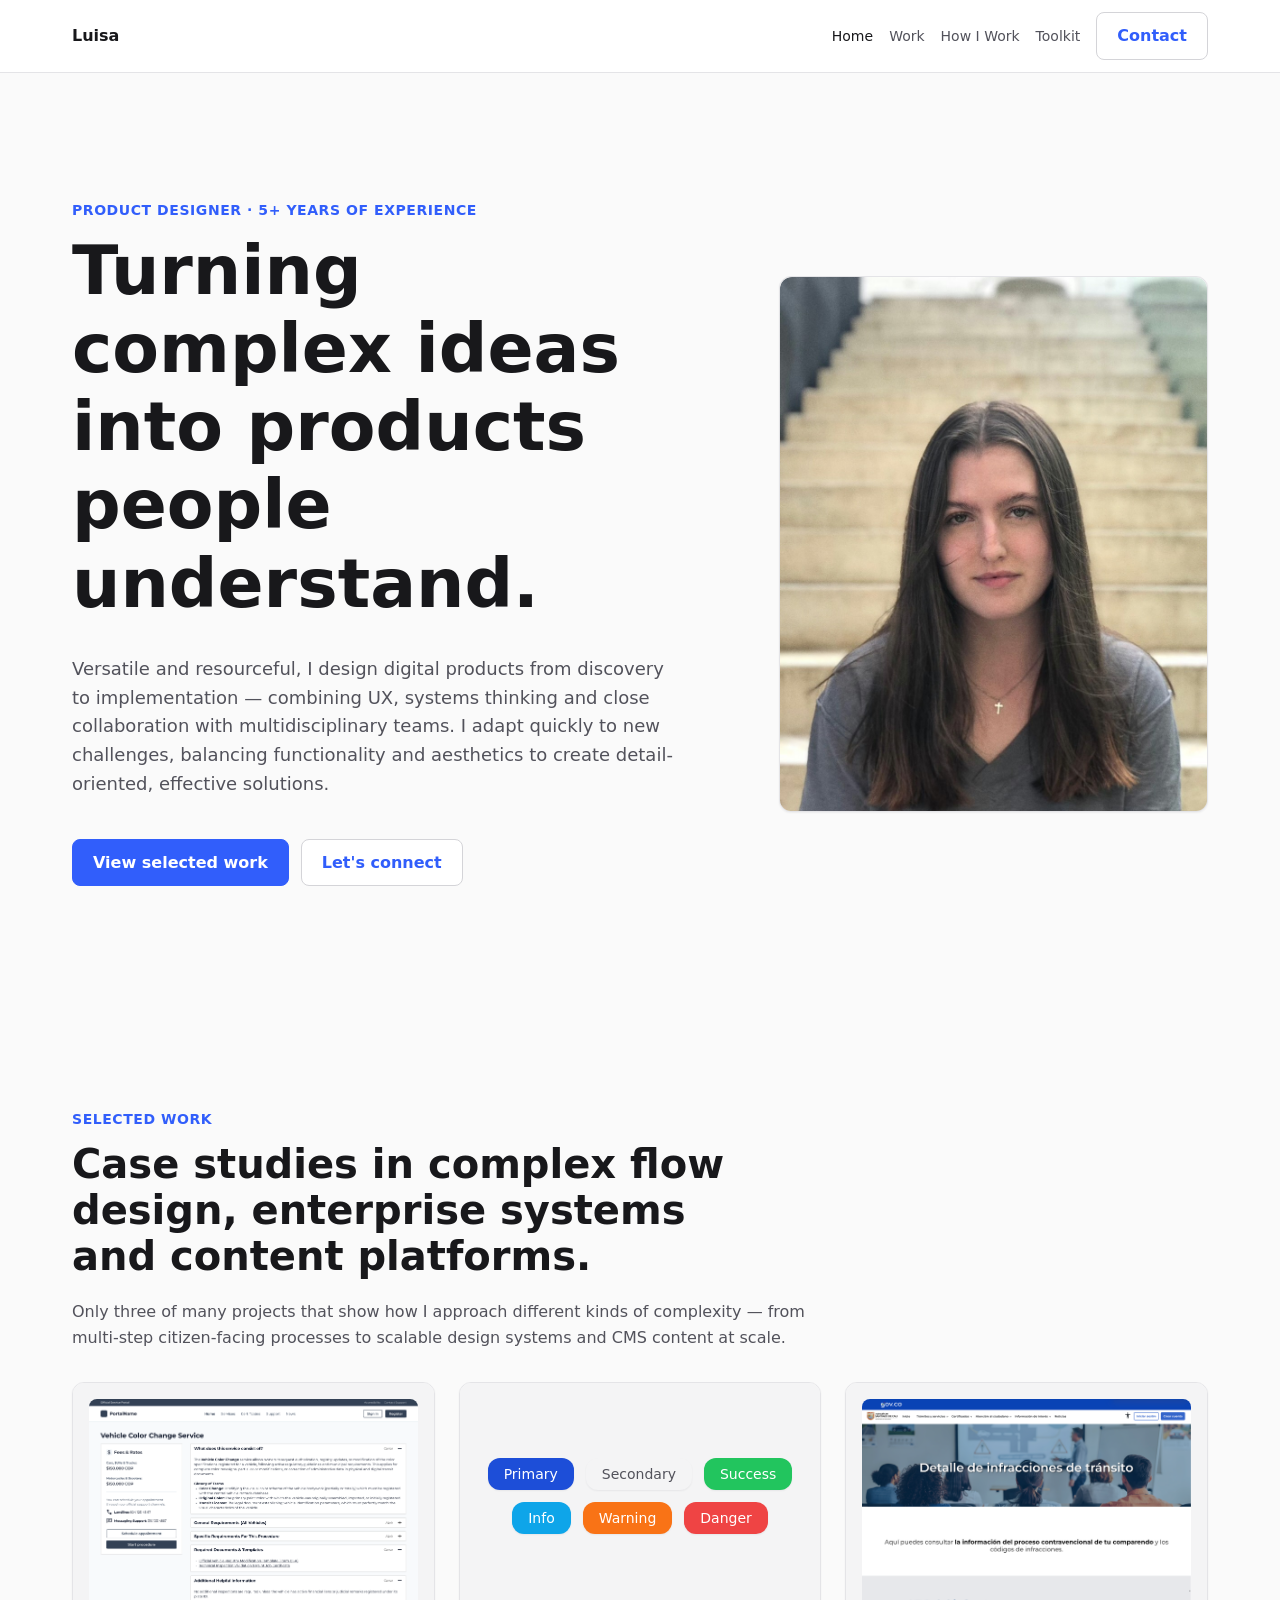
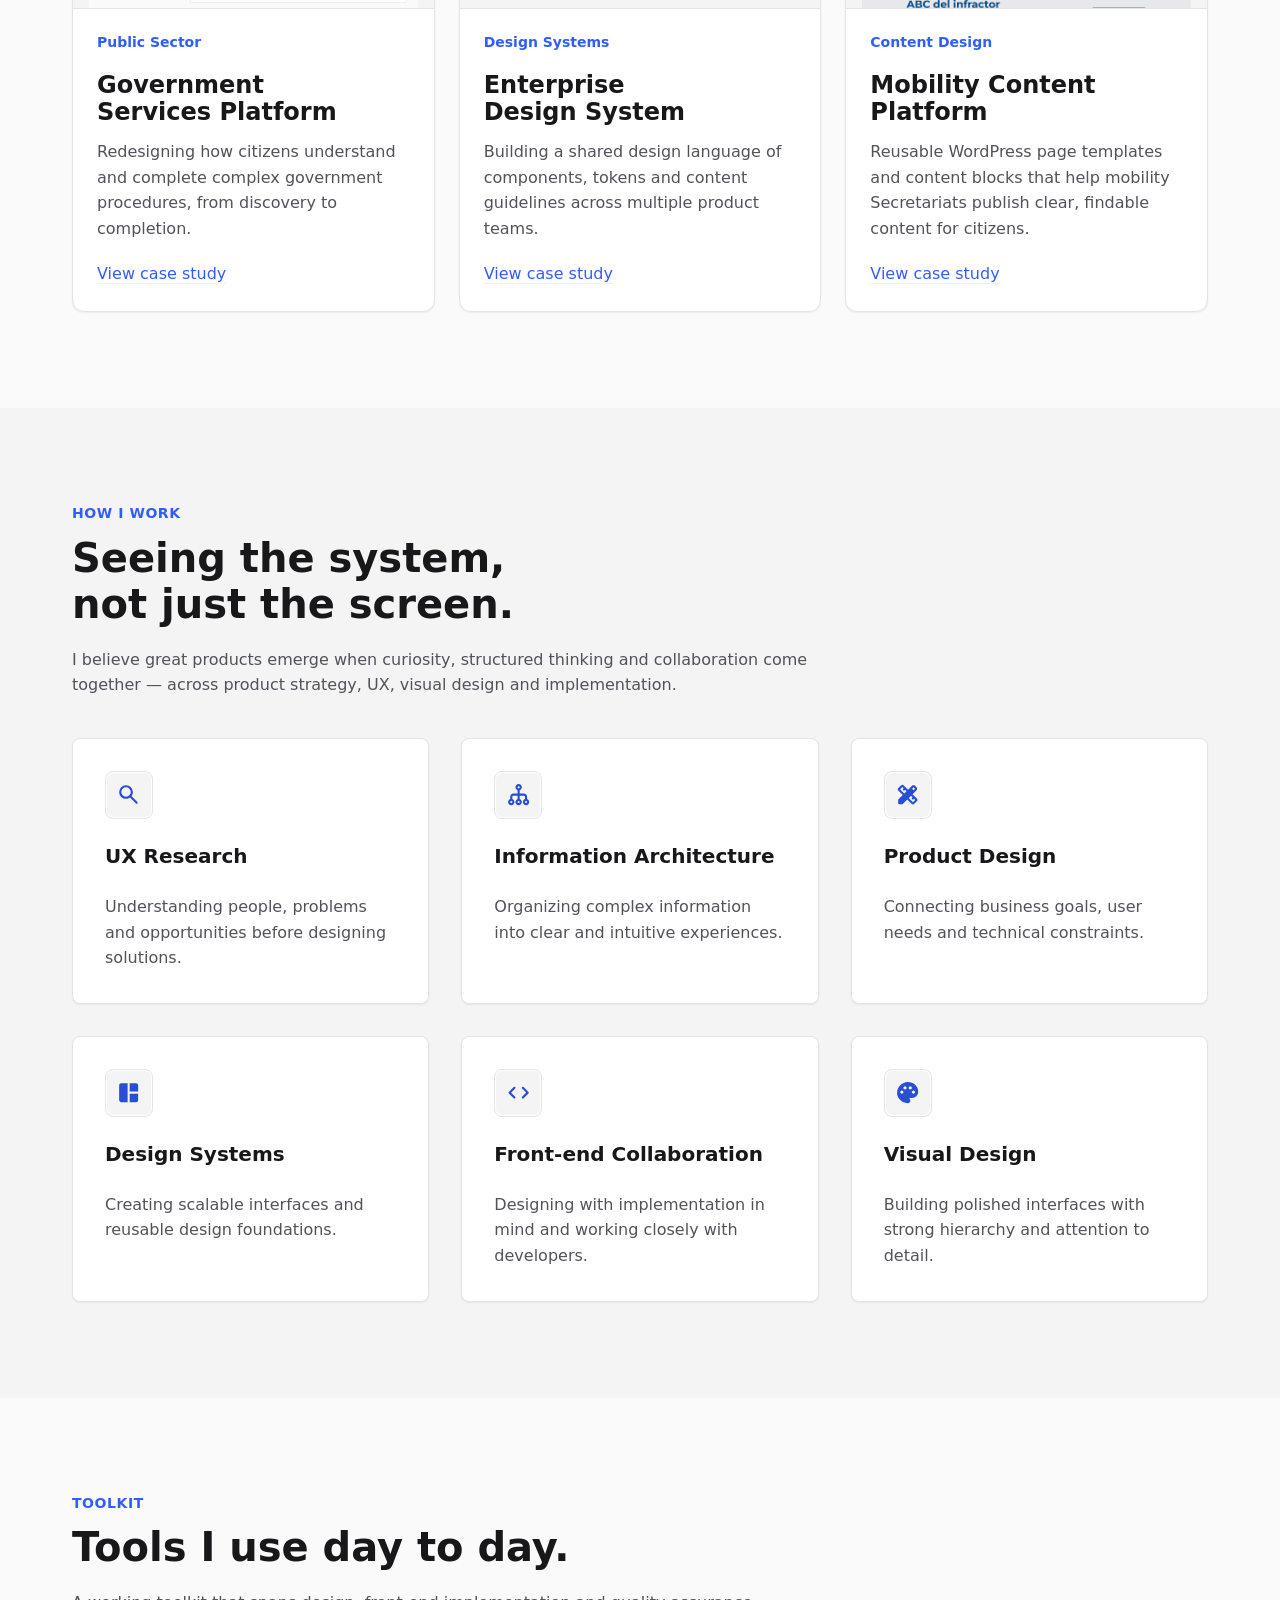
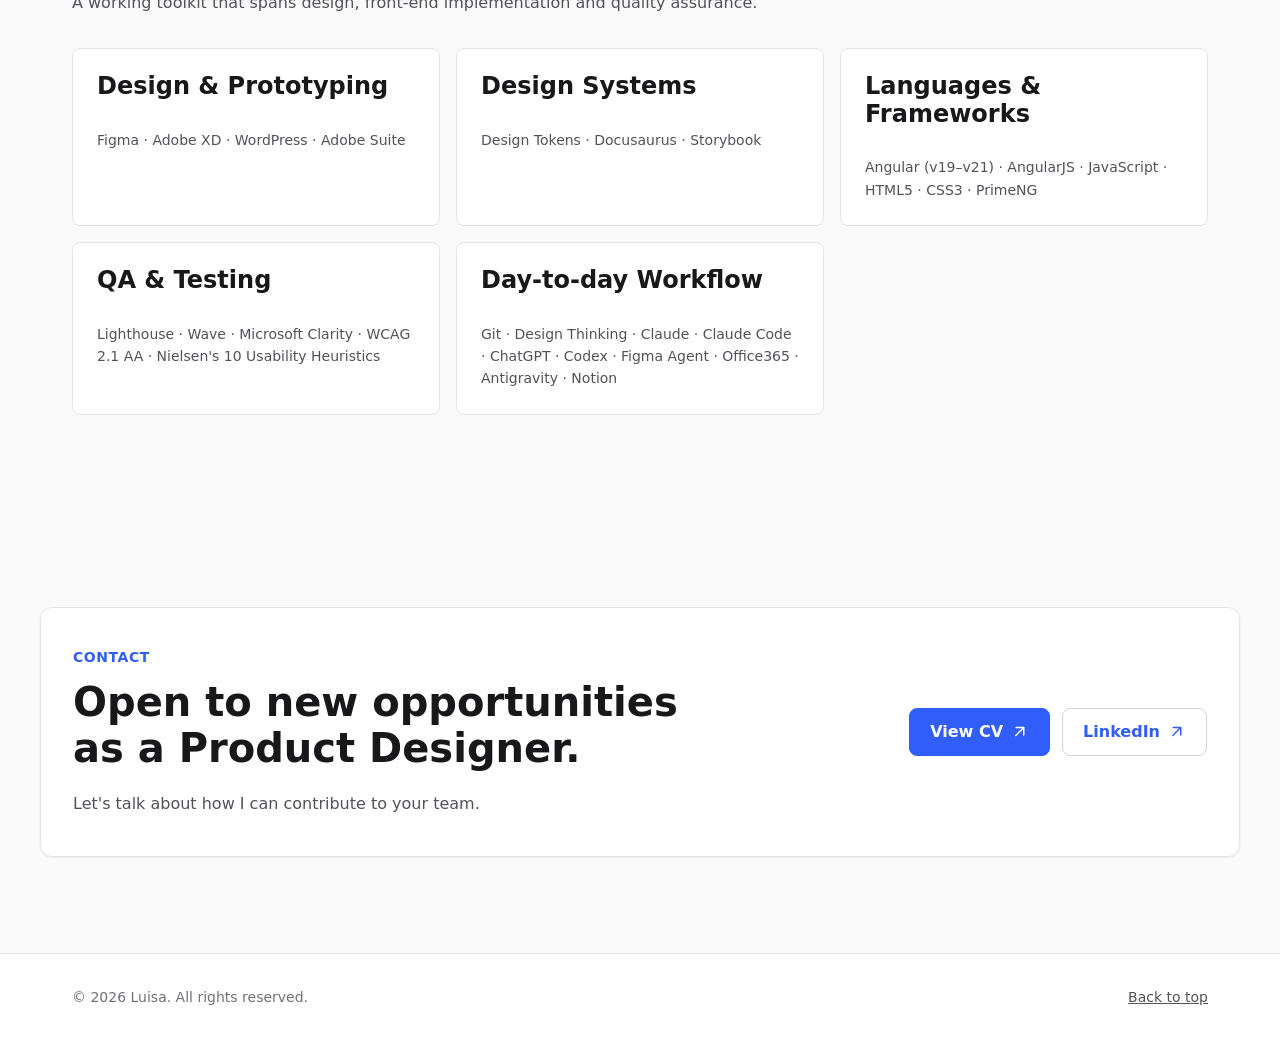
==== commit 48741bfd: "Merge My Approach into Core Expertise as a single How I Work section" ====
--- a/index.html
+++ b/index.html
@@ -25,8 +25,7 @@
         <ul class="site-nav__links" id="site-nav-links">
           <li><a href="#hero" aria-current="page">Home</a></li>
           <li><a href="#work">Work</a></li>
-          <li><a href="#approach">Approach</a></li>
-          <li><a href="#expertise">Expertise</a></li>
+          <li><a href="#expertise">How I Work</a></li>
           <li><a href="#tools">Toolkit</a></li>
         </ul>
 
@@ -116,42 +115,15 @@
       </div>
     </section>
 
-    <section class="section section--muted" id="approach" aria-labelledby="approach-heading">
+    <section class="section section--muted" id="expertise" aria-labelledby="expertise-heading">
       <div class="container">
         <div class="section__header">
-          <p class="eyebrow">My approach</p>
-          <h2 id="approach-heading">Seeing the system, not just the screen.</h2>
+          <p class="eyebrow">How I Work</p>
+          <h2 id="expertise-heading">Seeing the system, not just the screen.</h2>
           <p>
             I believe great products emerge when curiosity, structured thinking and
-            collaboration come together.
-          </p>
-        </div>
-
-        <div class="card-grid card-grid--three" aria-label="Design approach">
-          <article class="card" tabindex="0">
-            <h3>Systems Thinking</h3>
-            <p>I look beyond individual screens to understand how products, people and processes connect.</p>
-          </article>
-          <article class="card" tabindex="0">
-            <h3>Cross-functional Collaboration</h3>
-            <p>I adapt my language to work effectively with designers, developers, stakeholders and end users.</p>
-          </article>
-          <article class="card" tabindex="0">
-            <h3>Curiosity-driven Execution</h3>
-            <p>I enjoy exploring unfamiliar technologies and learning whatever is needed to move a project forward.</p>
-          </article>
-        </div>
-      </div>
-    </section>
-
-    <section class="section" id="expertise" aria-labelledby="expertise-heading">
-      <div class="container">
-        <div class="section__header">
-          <p class="eyebrow">Core Expertise</p>
-          <h2 id="expertise-heading">A skill set that spans the full process.</h2>
-          <p>
-            A multidisciplinary skill set built across product strategy, UX, visual
-            design and implementation.
+            collaboration come together — across product strategy, UX, visual design
+            and implementation.
           </p>
         </div>
 
@@ -202,7 +174,7 @@
       </div>
     </section>
 
-    <section class="section section--muted" id="tools" aria-labelledby="tools-heading">
+    <section class="section" id="tools" aria-labelledby="tools-heading">
       <div class="container">
         <div class="section__header">
           <p class="eyebrow">Toolkit</p>
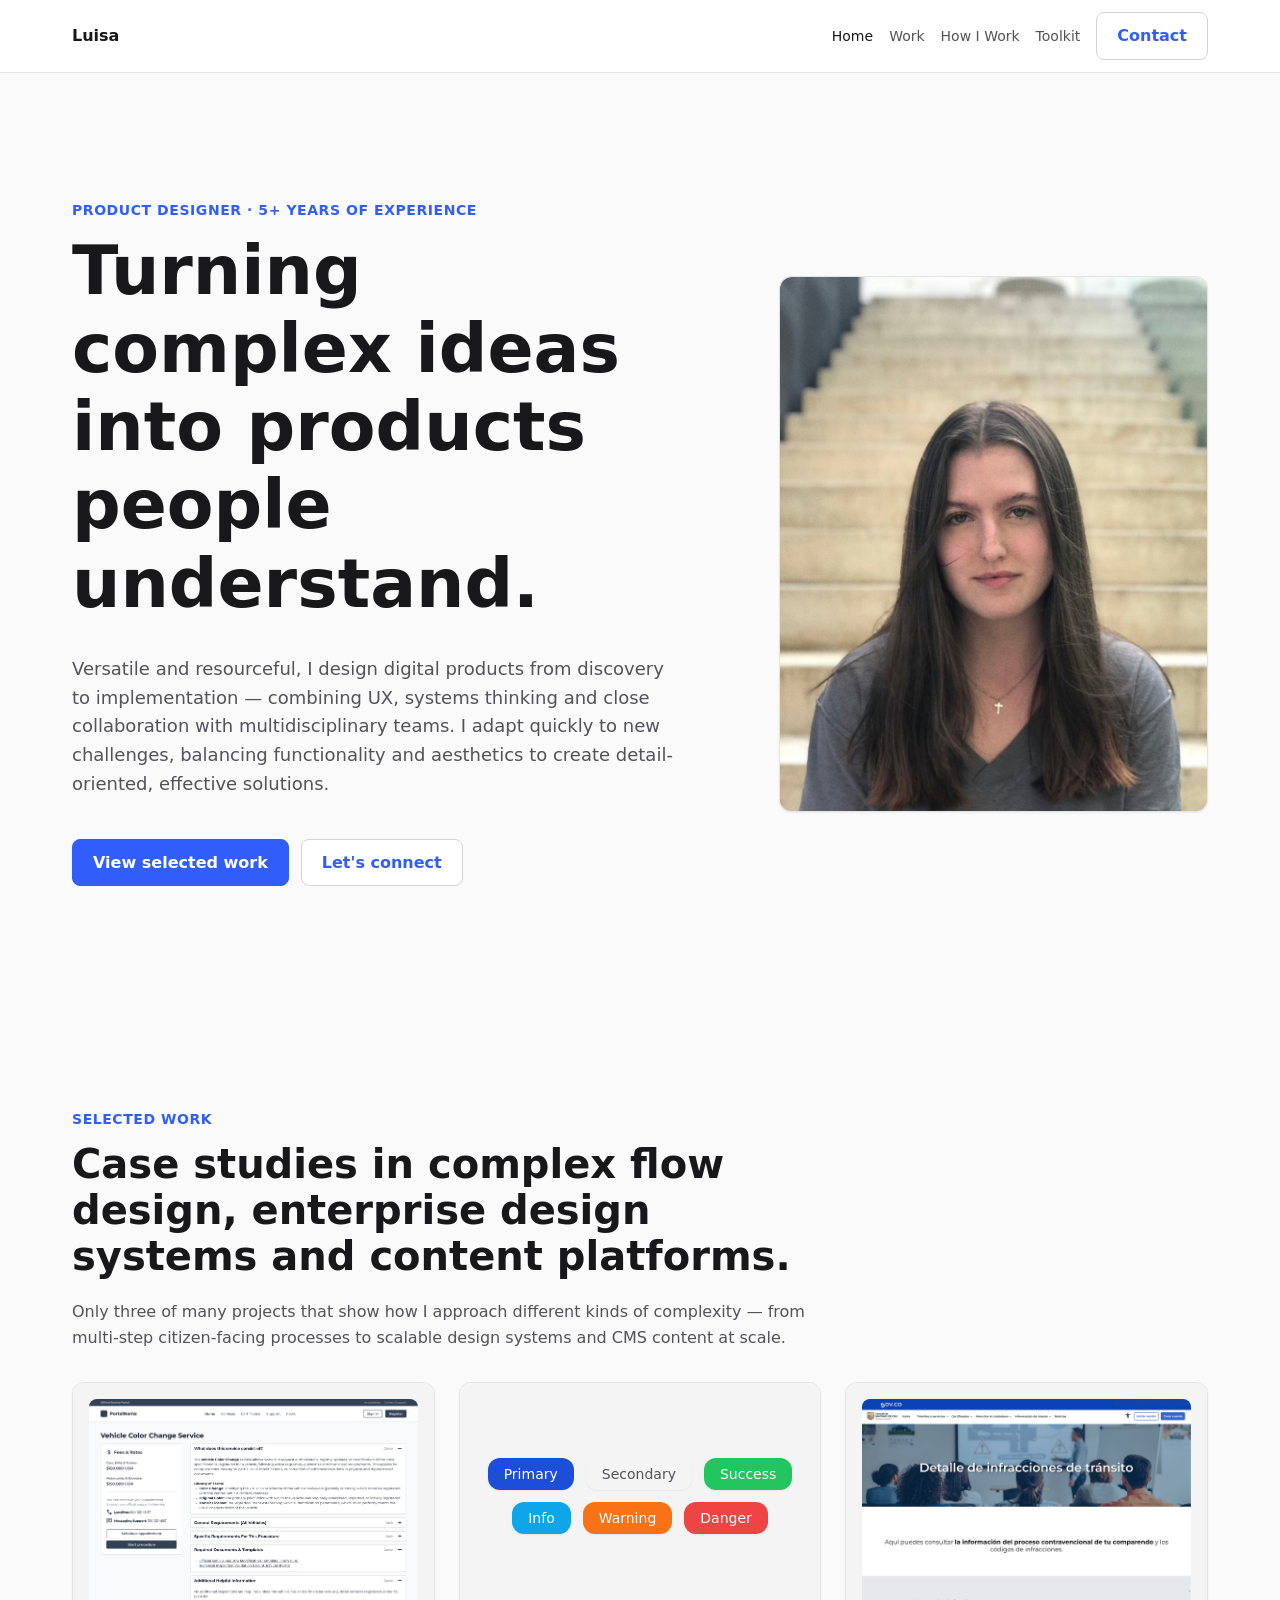
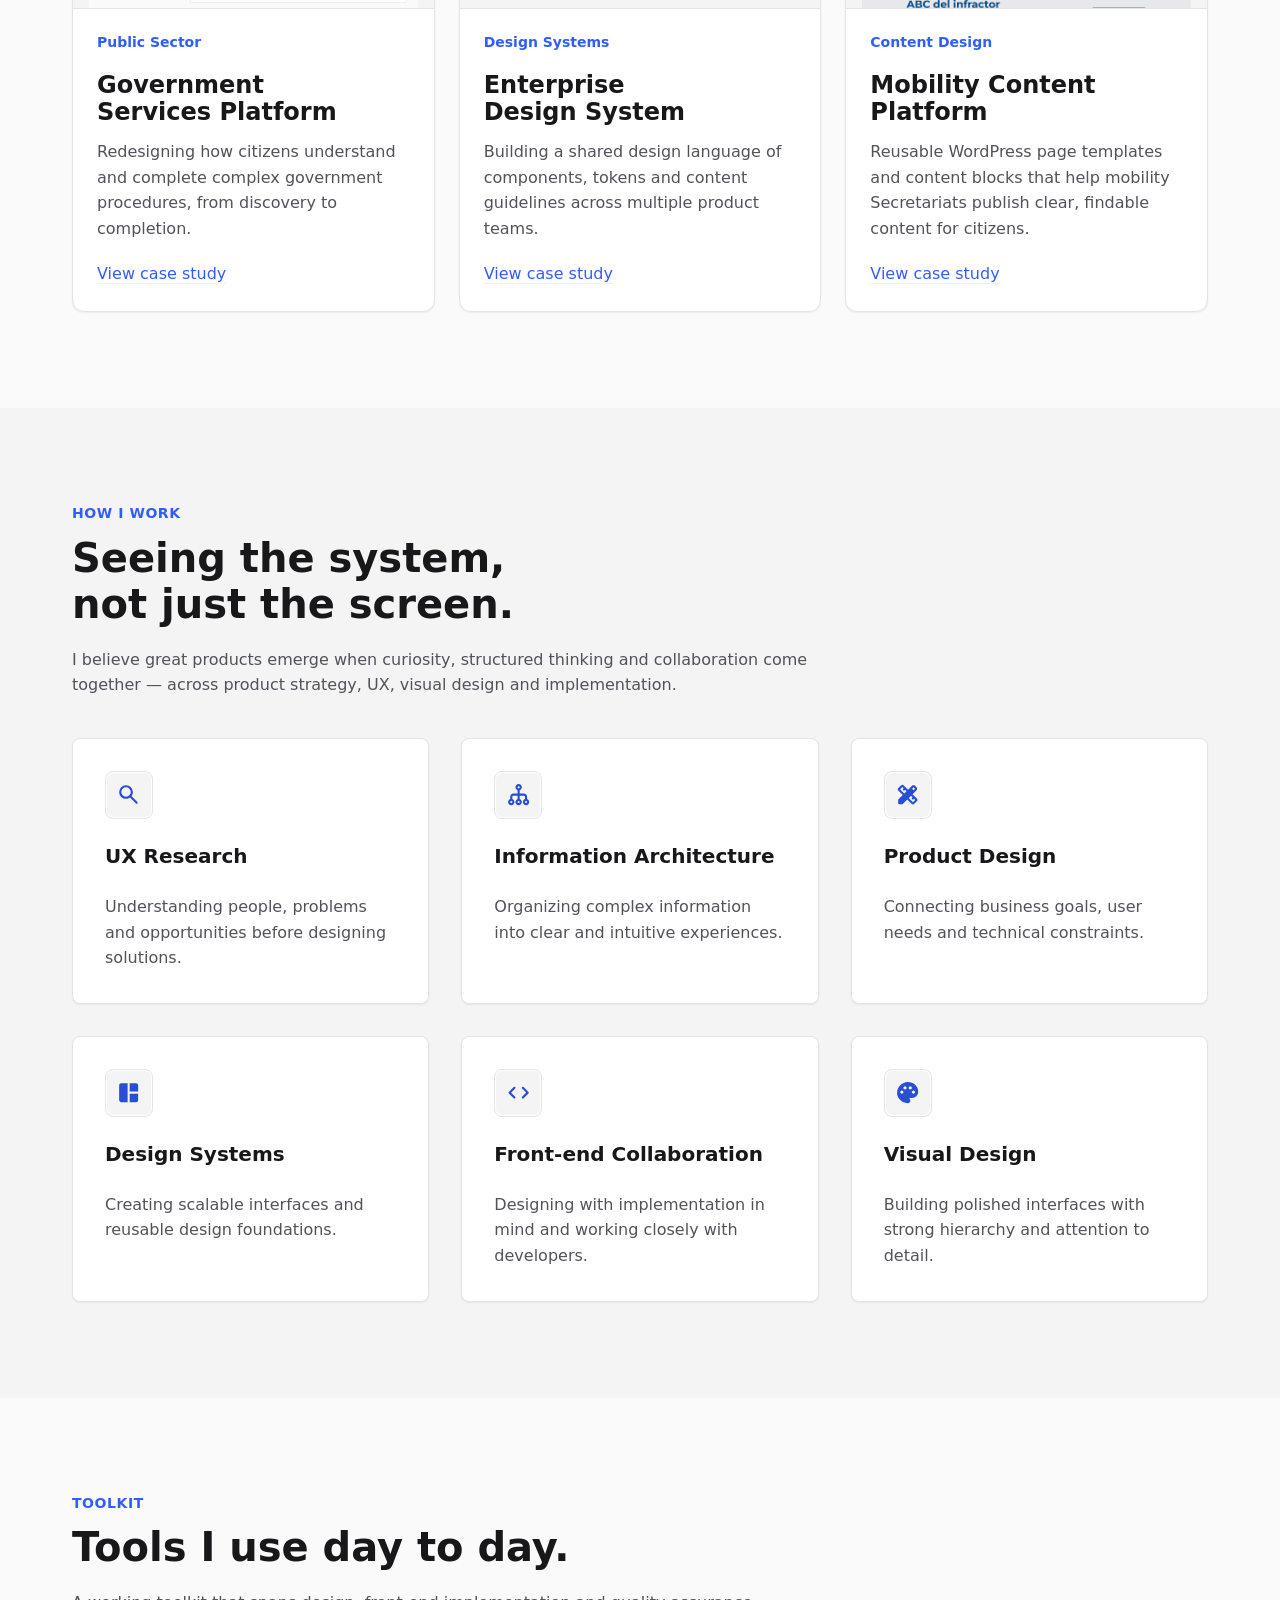
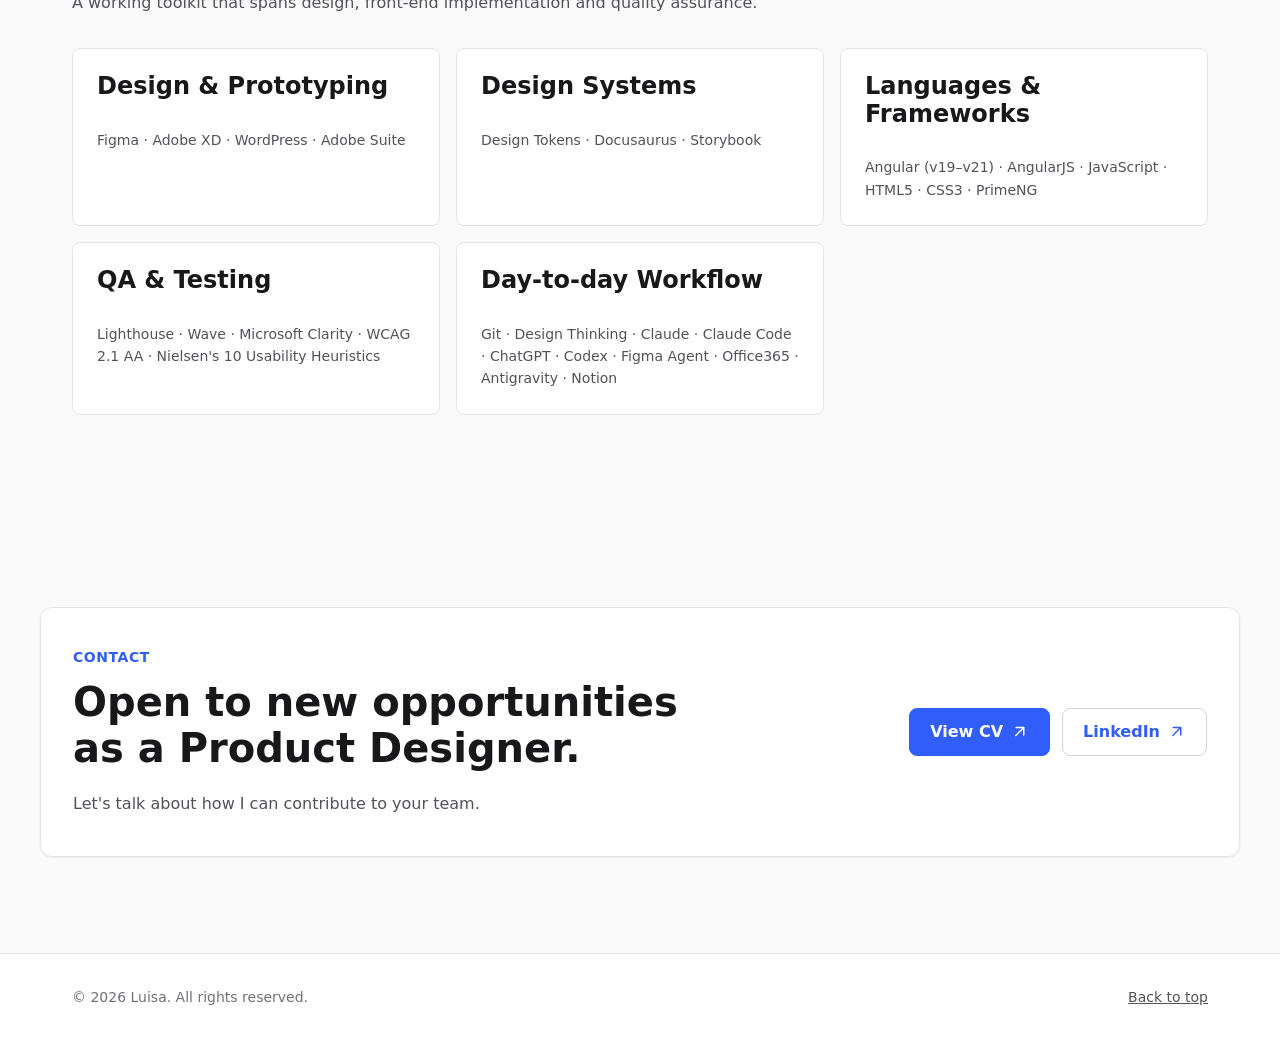
==== commit 29e048a9: "Clarify Selected Work heading to say enterprise design systems" ====
--- a/index.html
+++ b/index.html
@@ -62,7 +62,7 @@
       <div class="container">
         <div class="section__header">
           <p class="eyebrow">Selected Work</p>
-          <h2 id="work-heading">Case studies in complex flow design, enterprise systems and content platforms.</h2>
+          <h2 id="work-heading">Case studies in complex flow design, enterprise design systems and content platforms.</h2>
           <p>
             Only three of many projects that show how I approach different kinds of
             complexity — from multi-step citizen-facing processes to scalable design
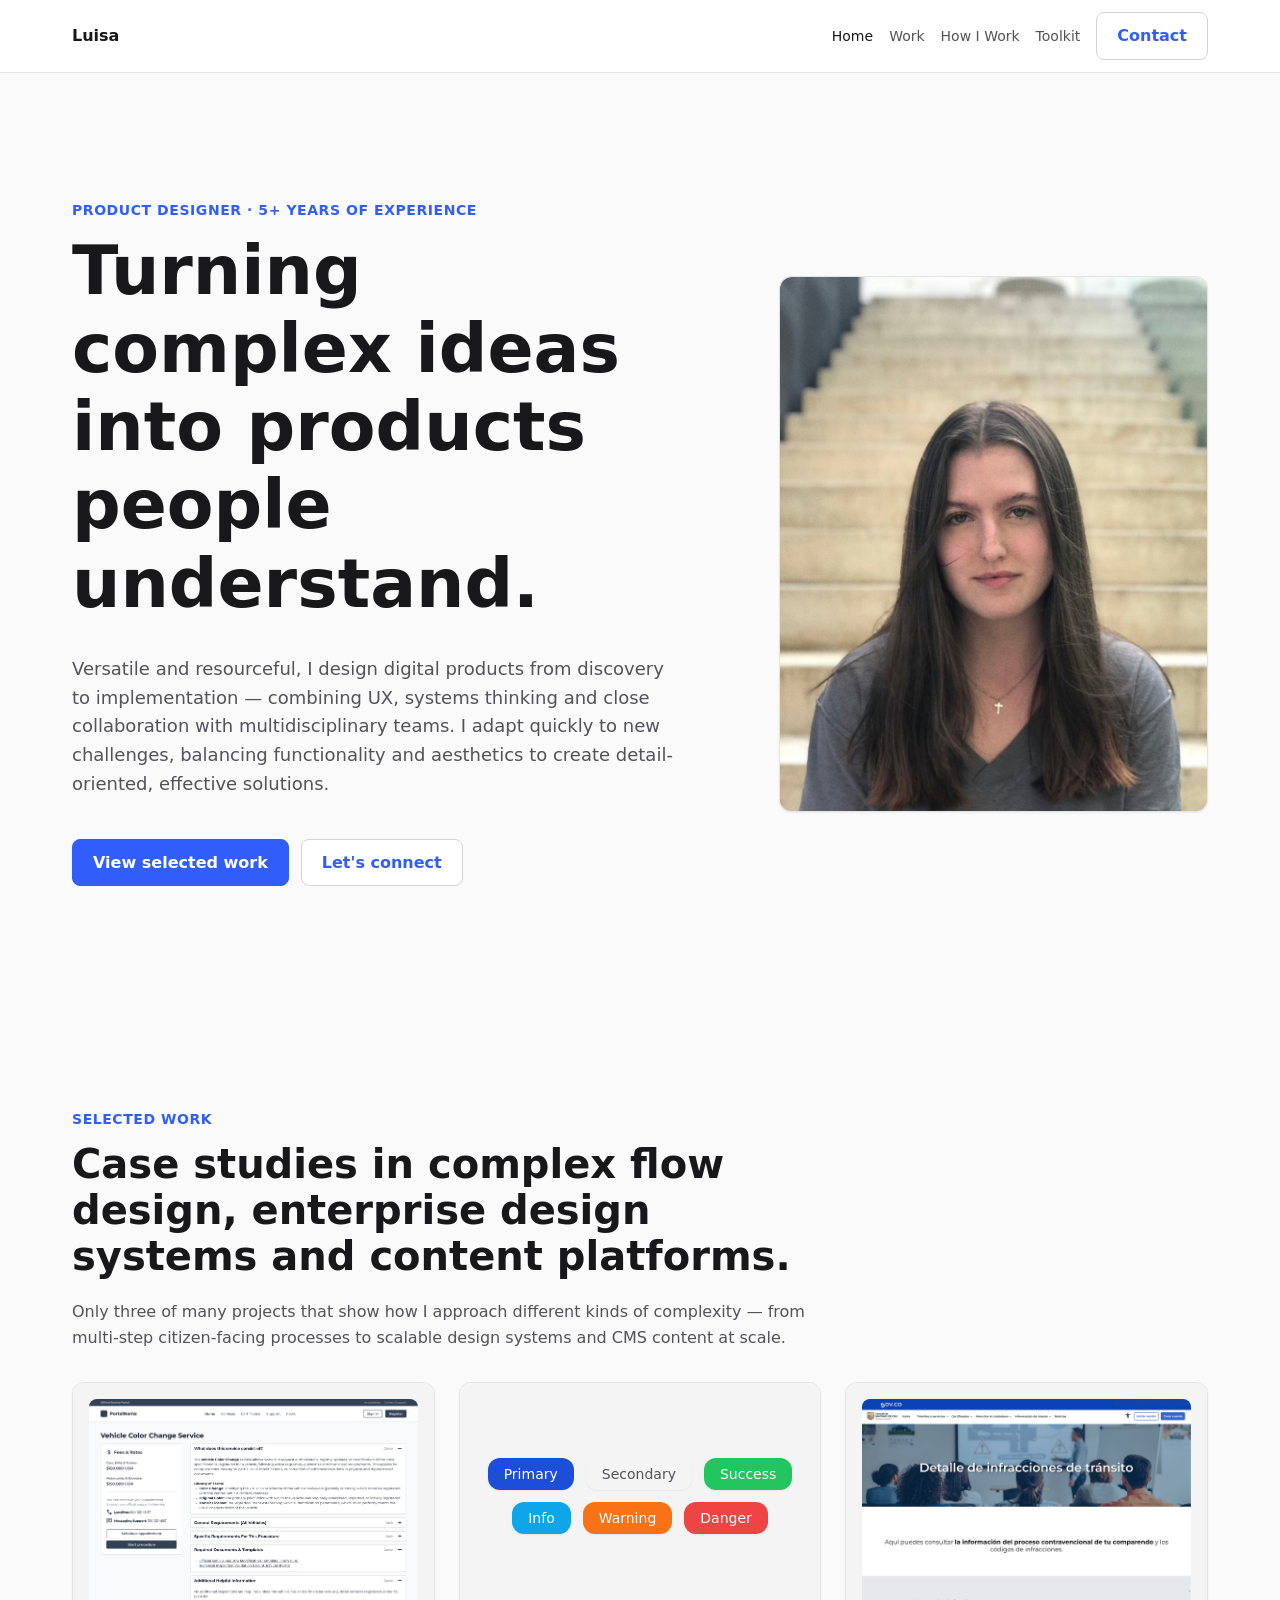
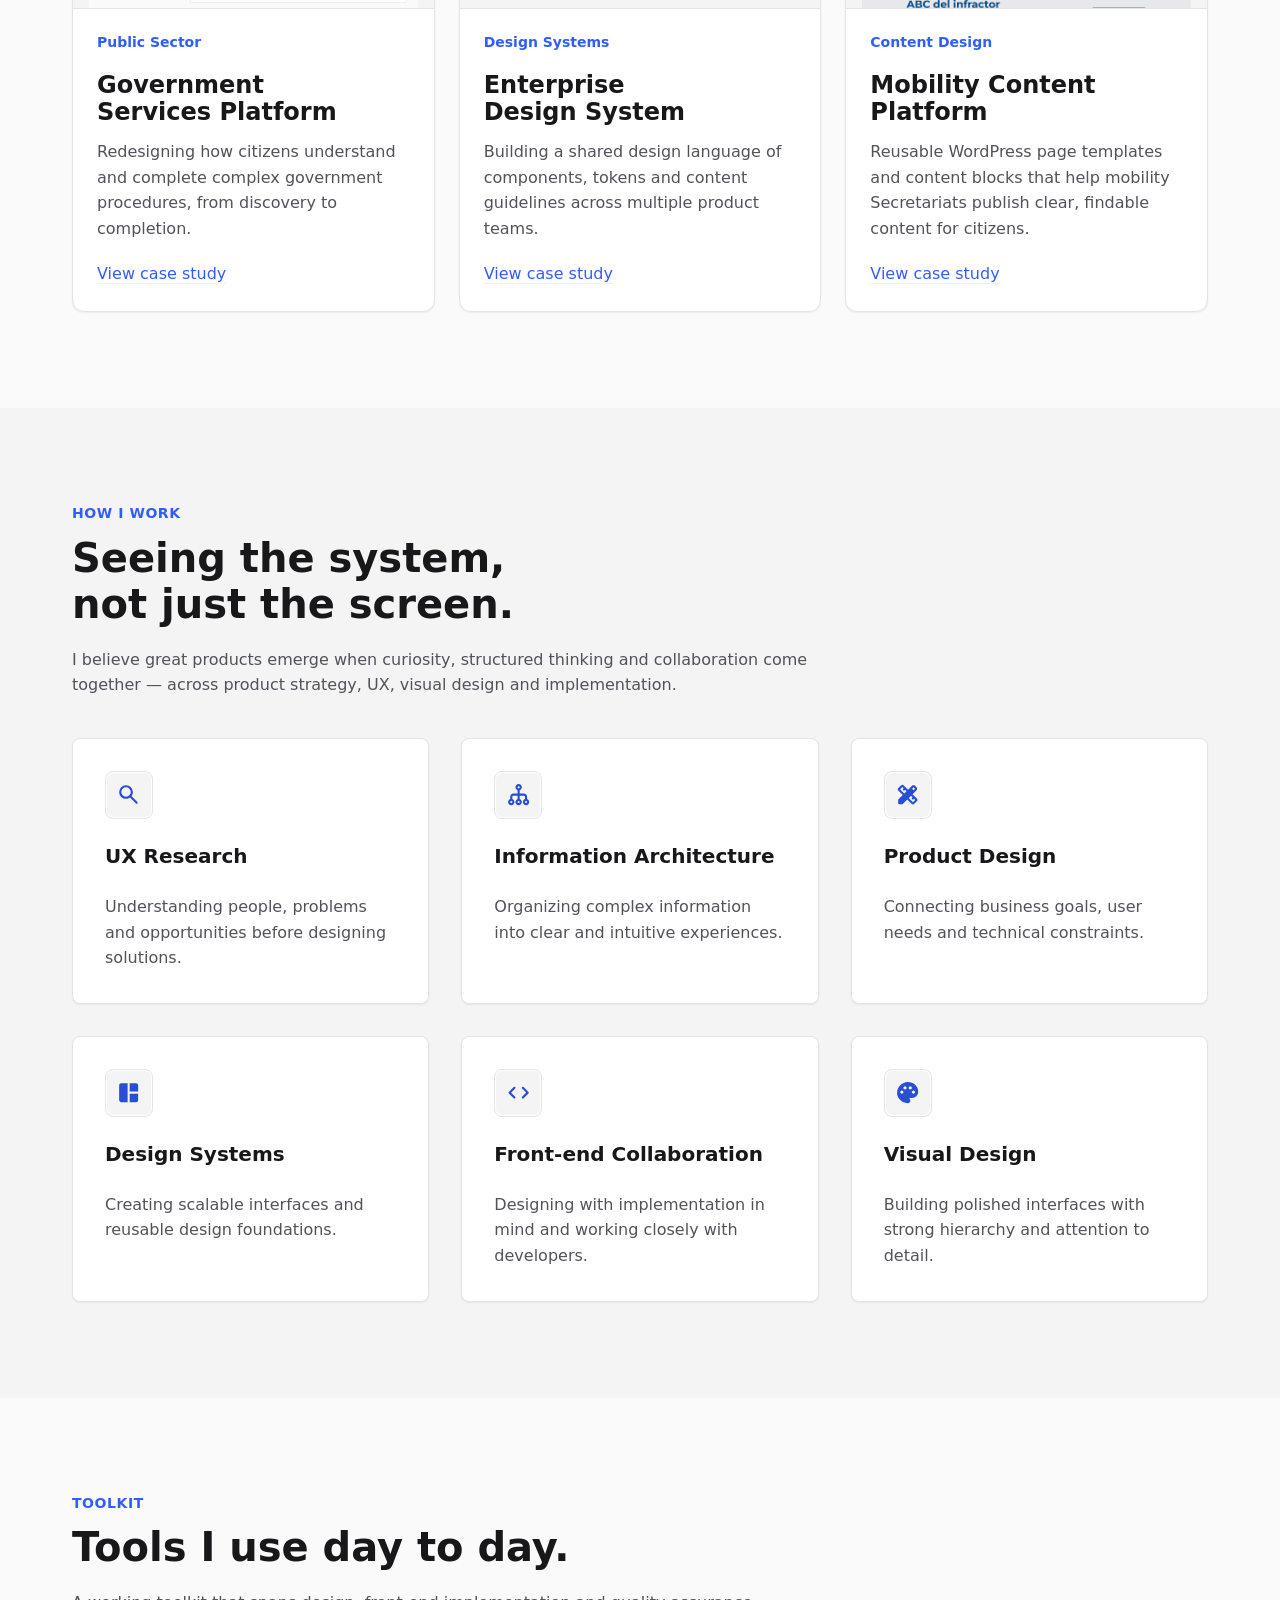
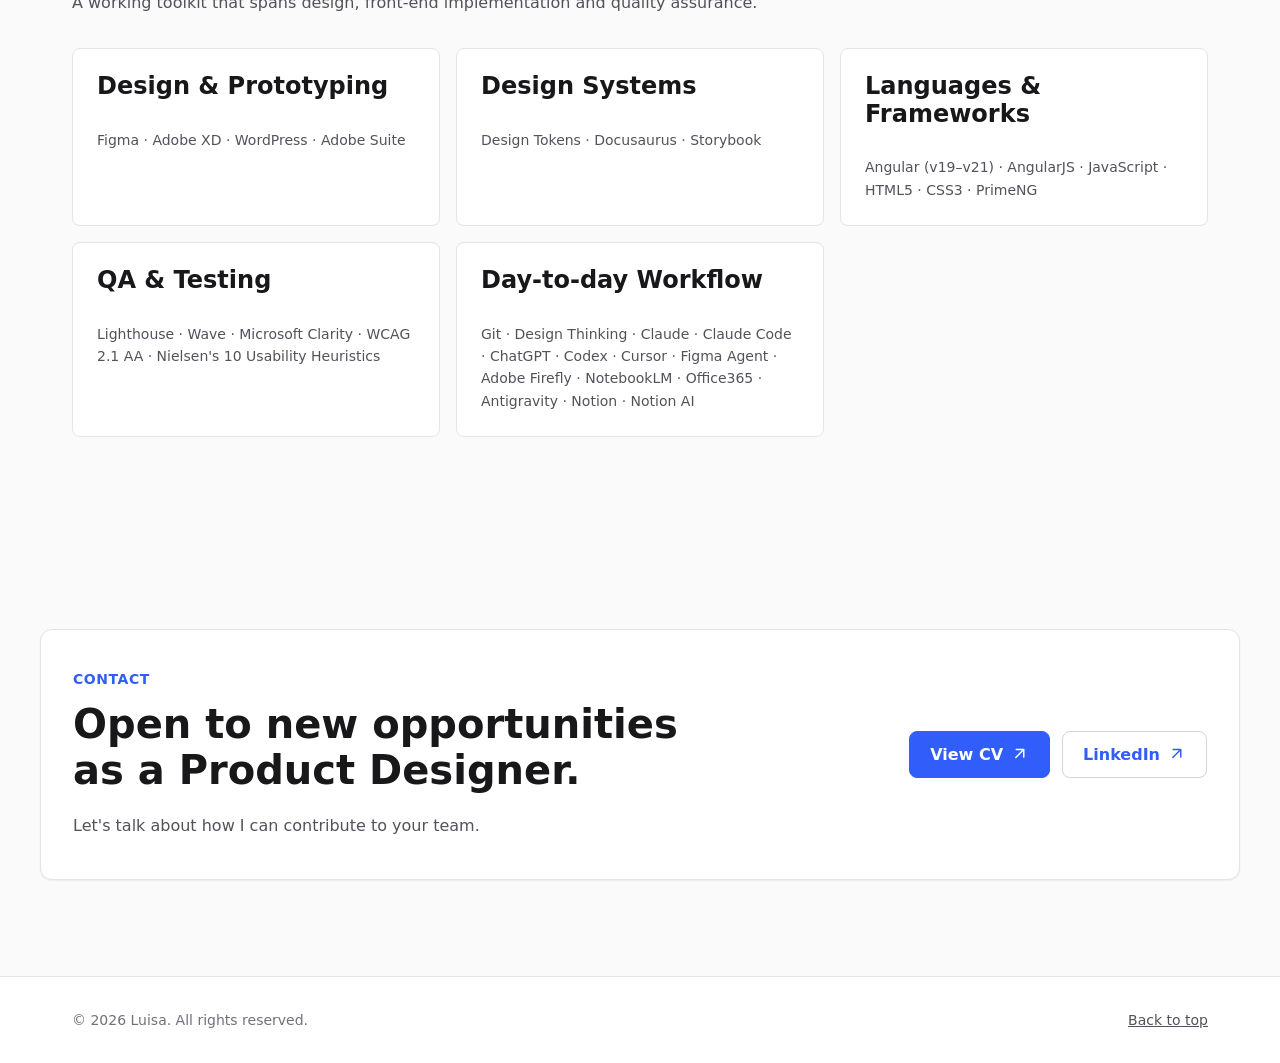
==== commit cbbb2c80: "Add Adobe Firefly, Notion AI, Cursor and NotebookLM to Day-to-day Workflow tools" ====
--- a/index.html
+++ b/index.html
@@ -204,7 +204,7 @@
           </article>
           <article class="card tool-group">
             <h3>Day-to-day Workflow</h3>
-            <p class="tool-list">Git · Design Thinking · Claude · Claude Code · ChatGPT · Codex · Figma Agent · Office365 · Antigravity · Notion</p>
+            <p class="tool-list">Git · Design Thinking · Claude · Claude Code · ChatGPT · Codex · Cursor · Figma Agent · Adobe Firefly · NotebookLM · Office365 · Antigravity · Notion · Notion AI</p>
           </article>
         </div>
       </div>
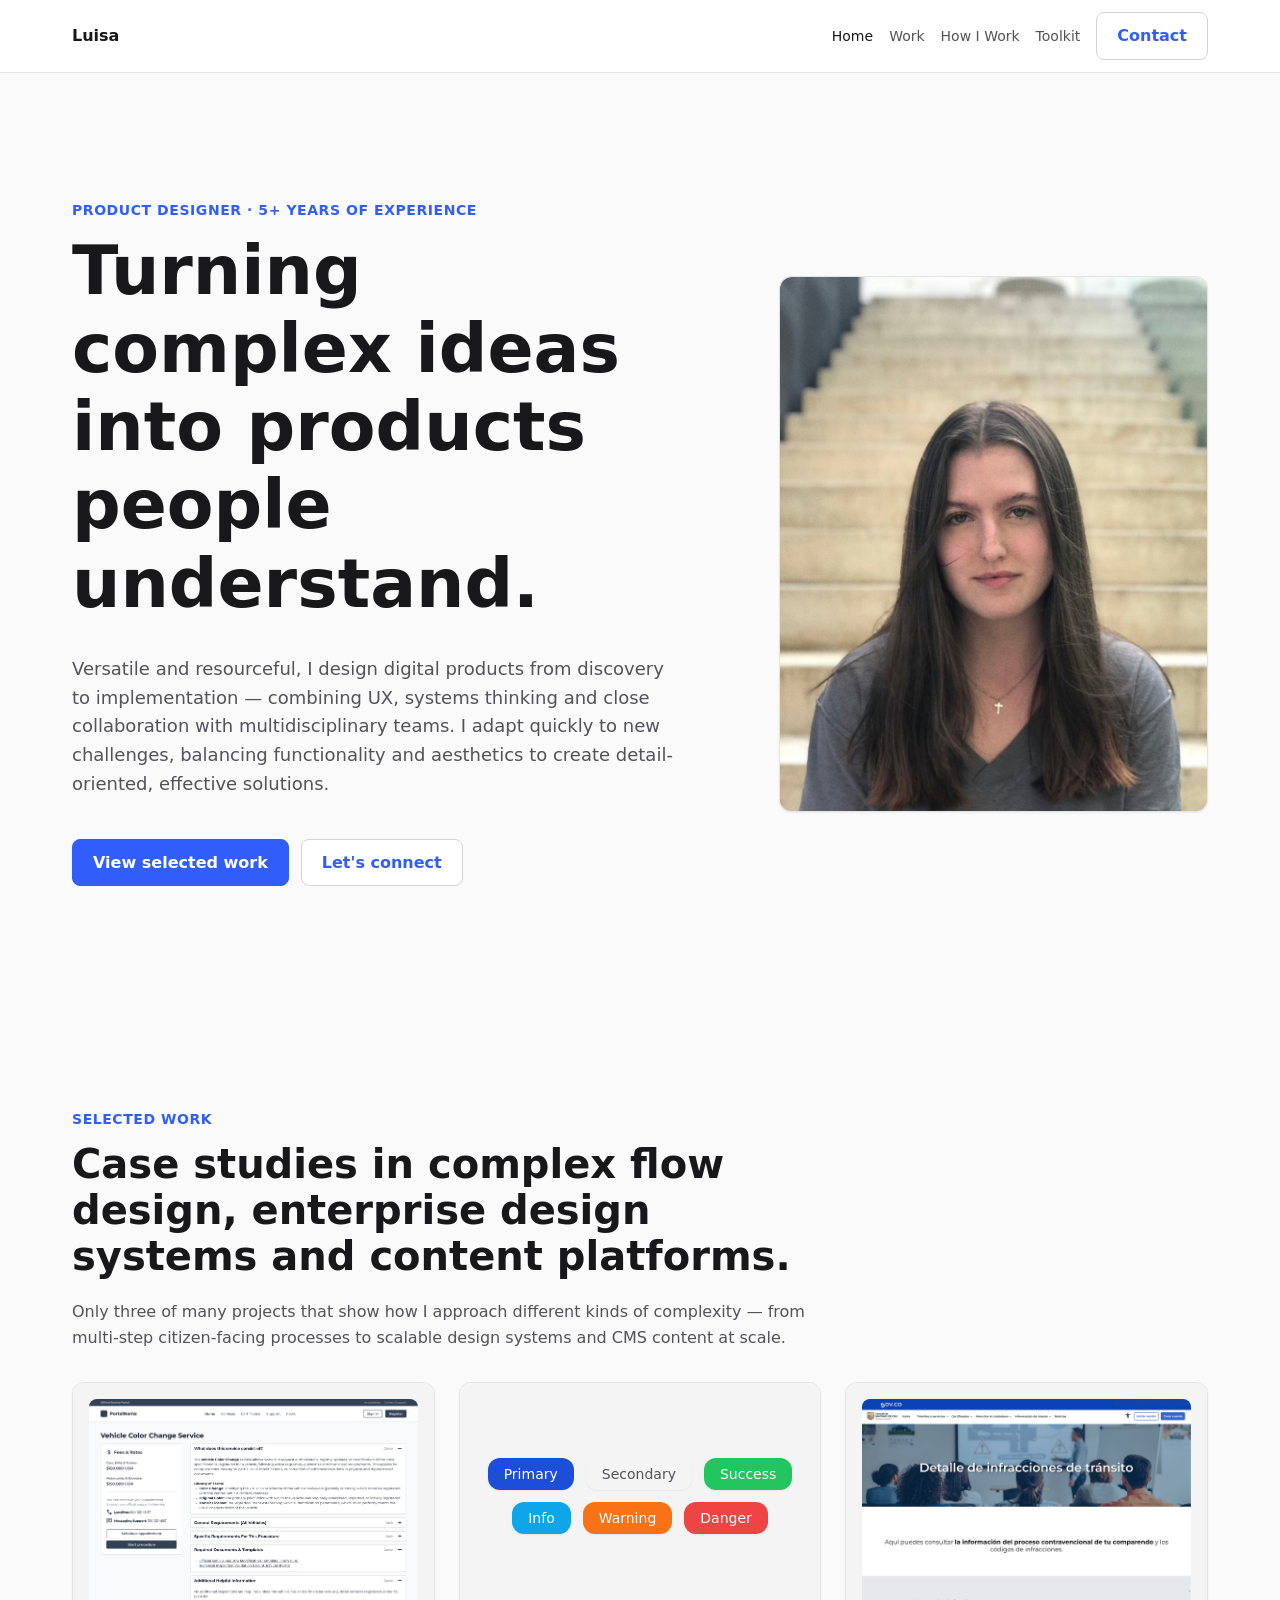
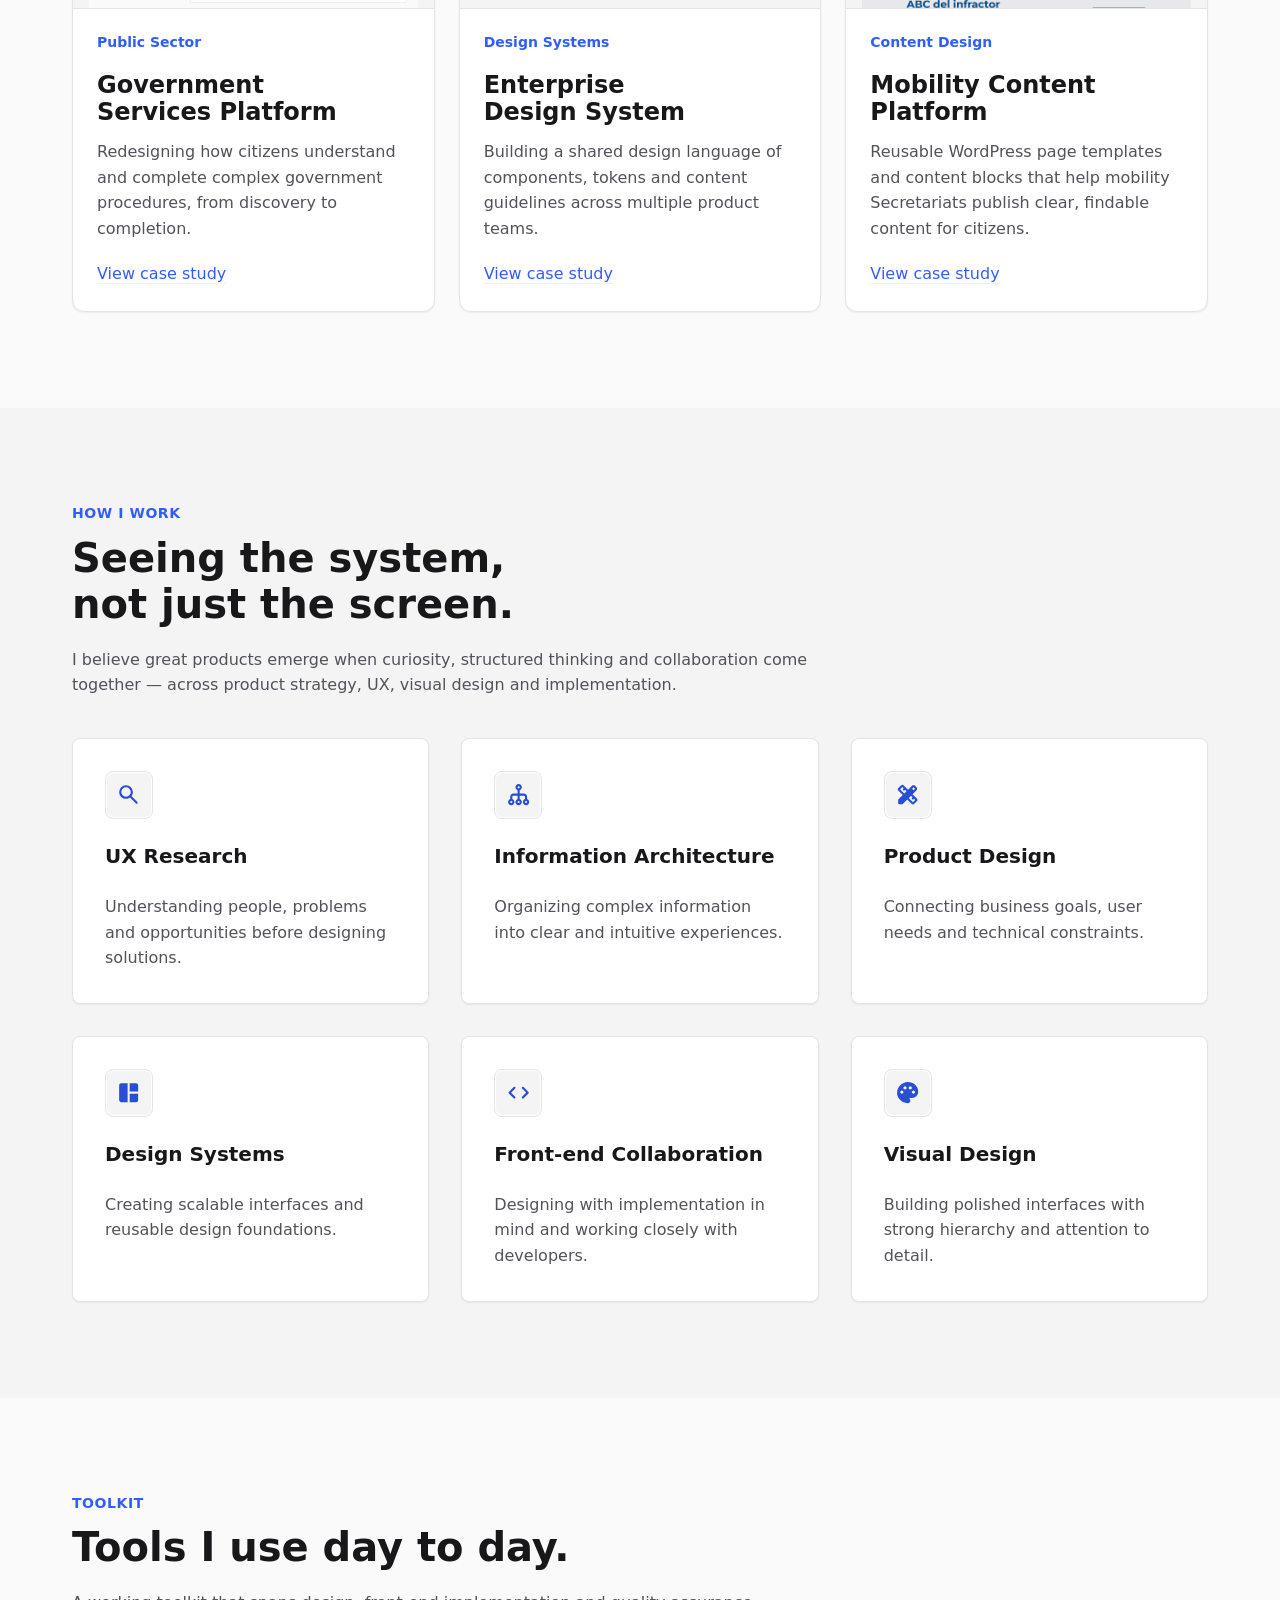
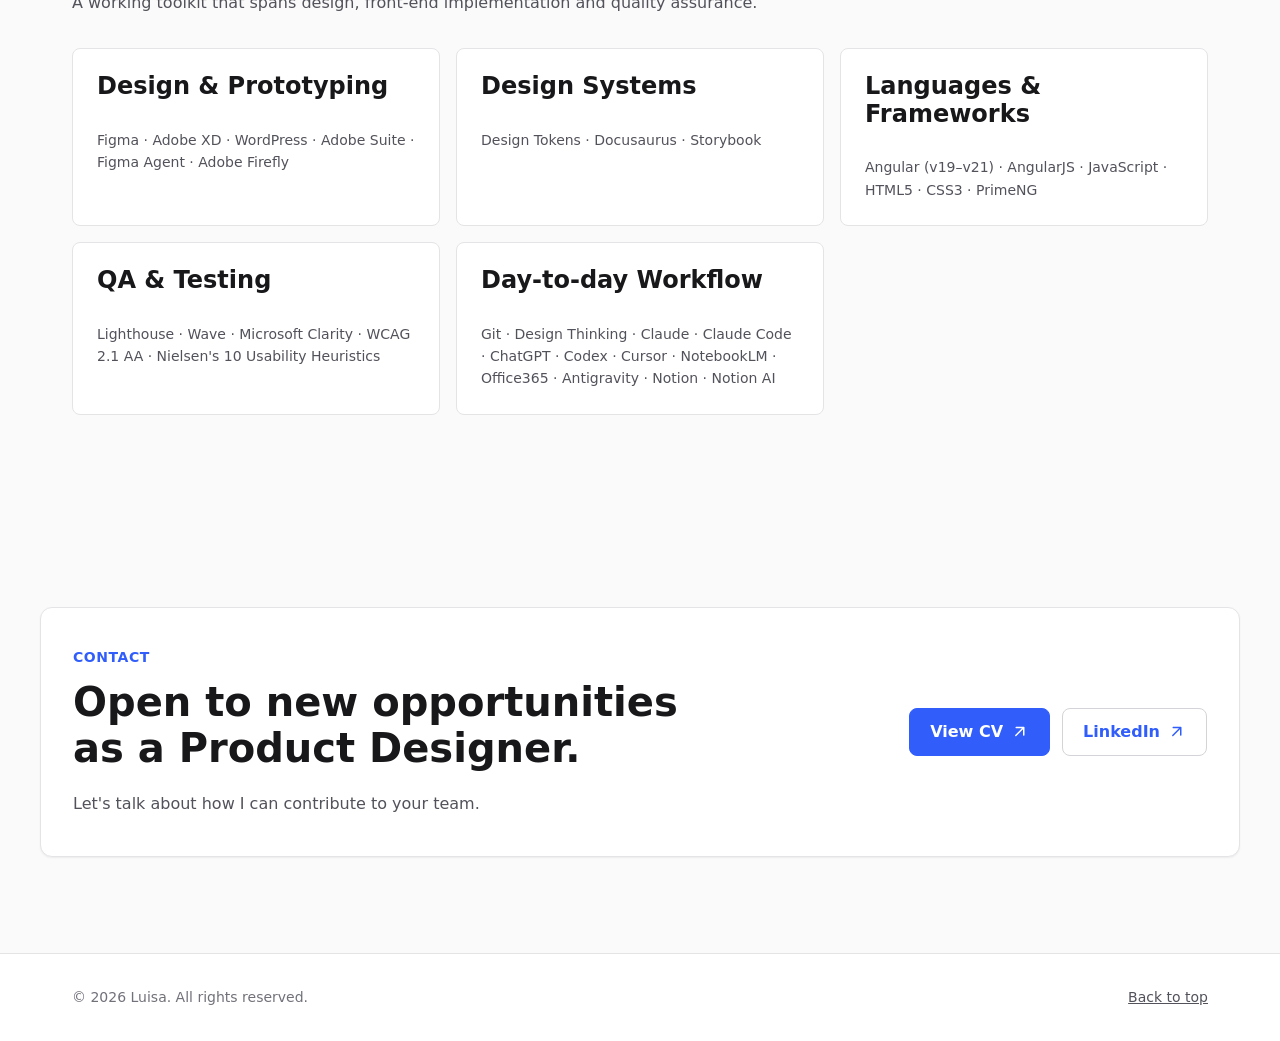
==== commit 60dd43f2: "Move Figma Agent and Adobe Firefly to Design & Prototyping" ====
--- a/index.html
+++ b/index.html
@@ -188,7 +188,7 @@
         <div class="card-grid card-grid--three tool-groups" aria-label="Tools and technologies">
           <article class="card tool-group">
             <h3>Design &amp; Prototyping</h3>
-            <p class="tool-list">Figma · Adobe XD · WordPress · Adobe Suite</p>
+            <p class="tool-list">Figma · Adobe XD · WordPress · Adobe Suite · Figma Agent · Adobe Firefly</p>
           </article>
           <article class="card tool-group">
             <h3>Design Systems</h3>
@@ -204,7 +204,7 @@
           </article>
           <article class="card tool-group">
             <h3>Day-to-day Workflow</h3>
-            <p class="tool-list">Git · Design Thinking · Claude · Claude Code · ChatGPT · Codex · Cursor · Figma Agent · Adobe Firefly · NotebookLM · Office365 · Antigravity · Notion · Notion AI</p>
+            <p class="tool-list">Git · Design Thinking · Claude · Claude Code · ChatGPT · Codex · Cursor · NotebookLM · Office365 · Antigravity · Notion · Notion AI</p>
           </article>
         </div>
       </div>
